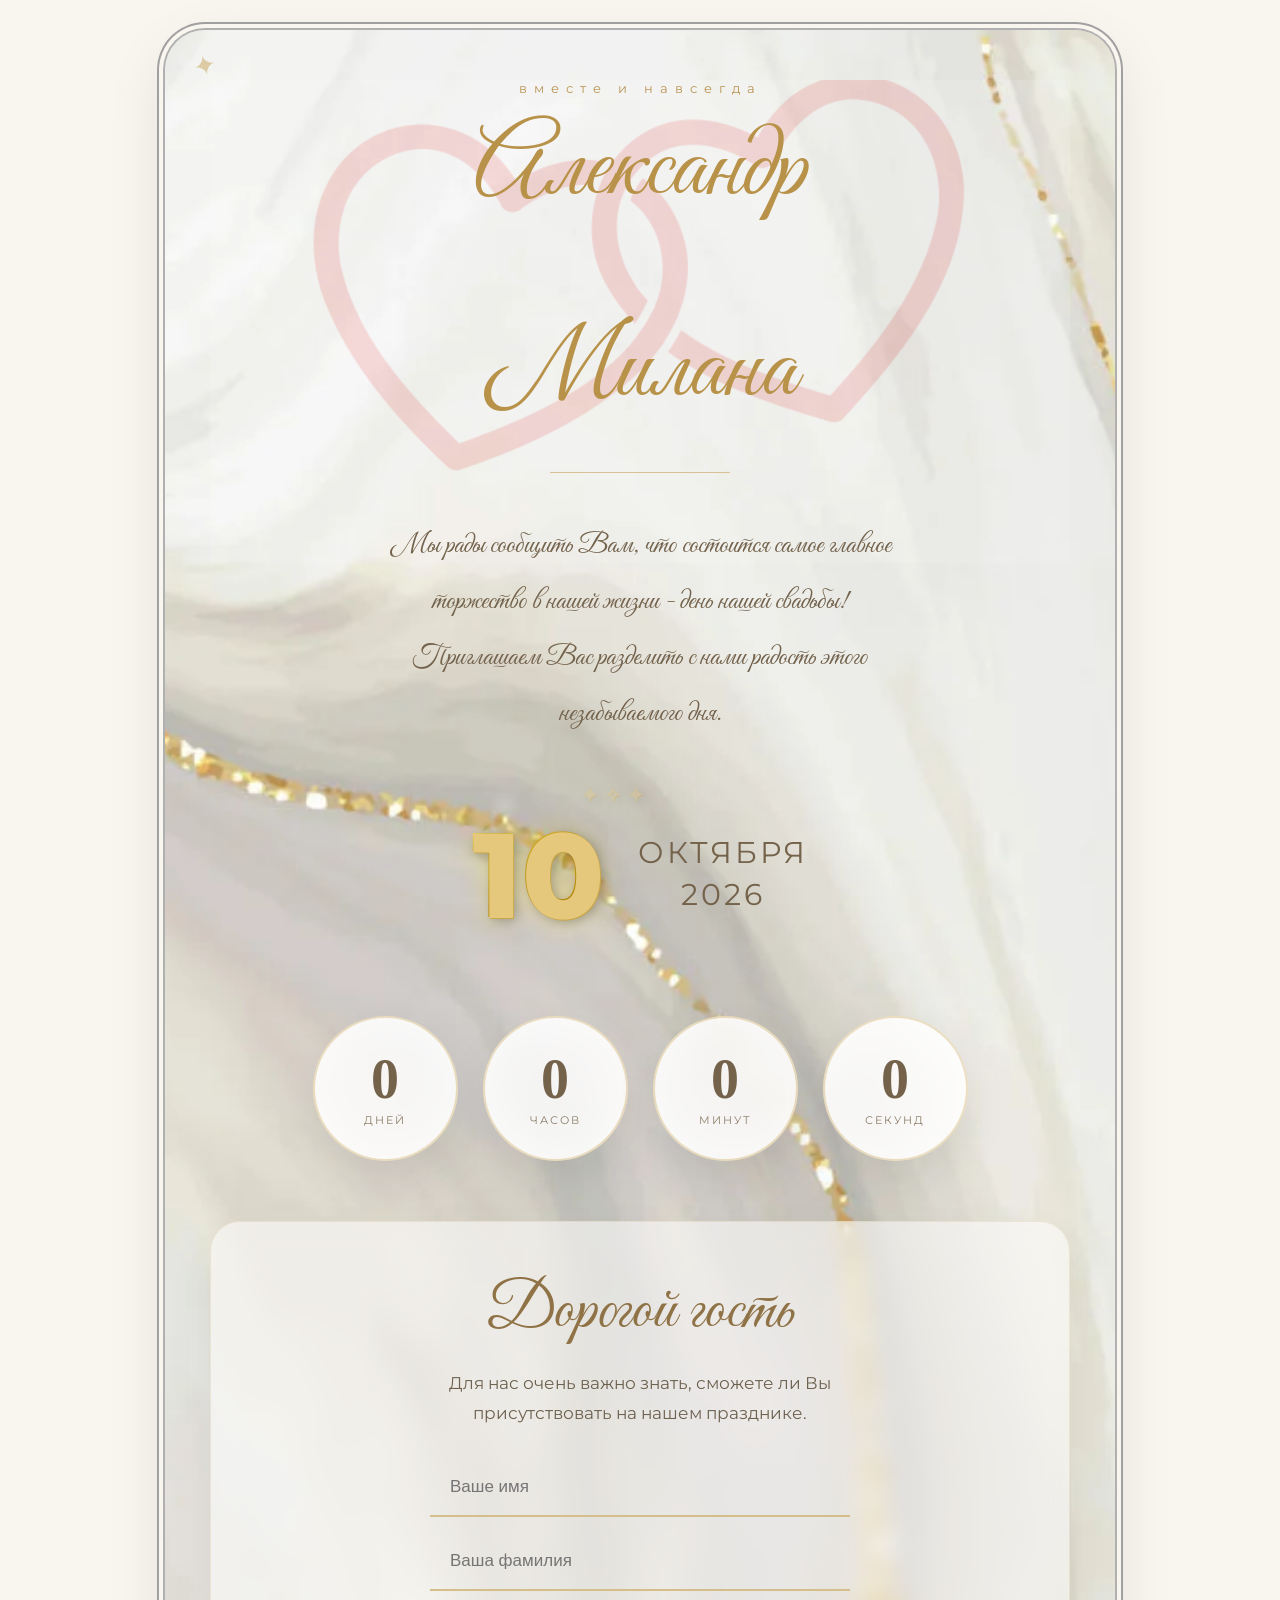
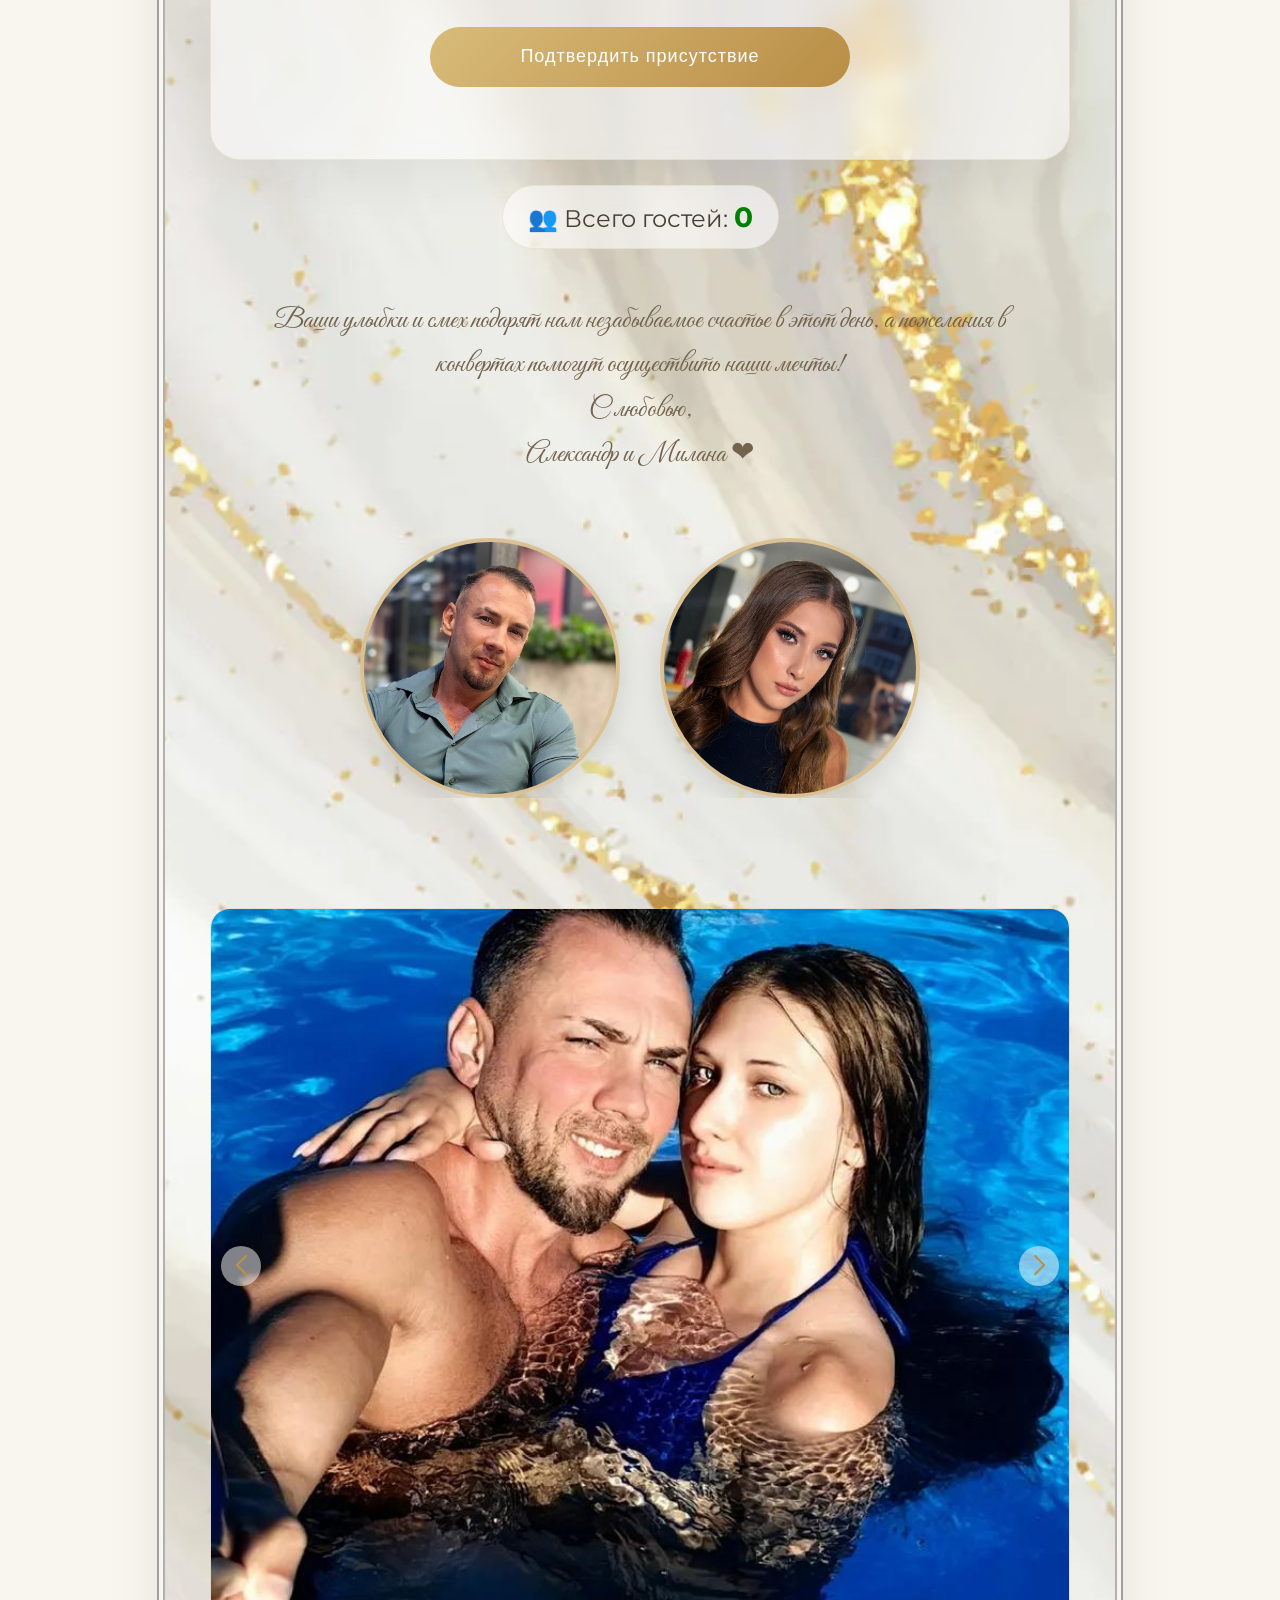
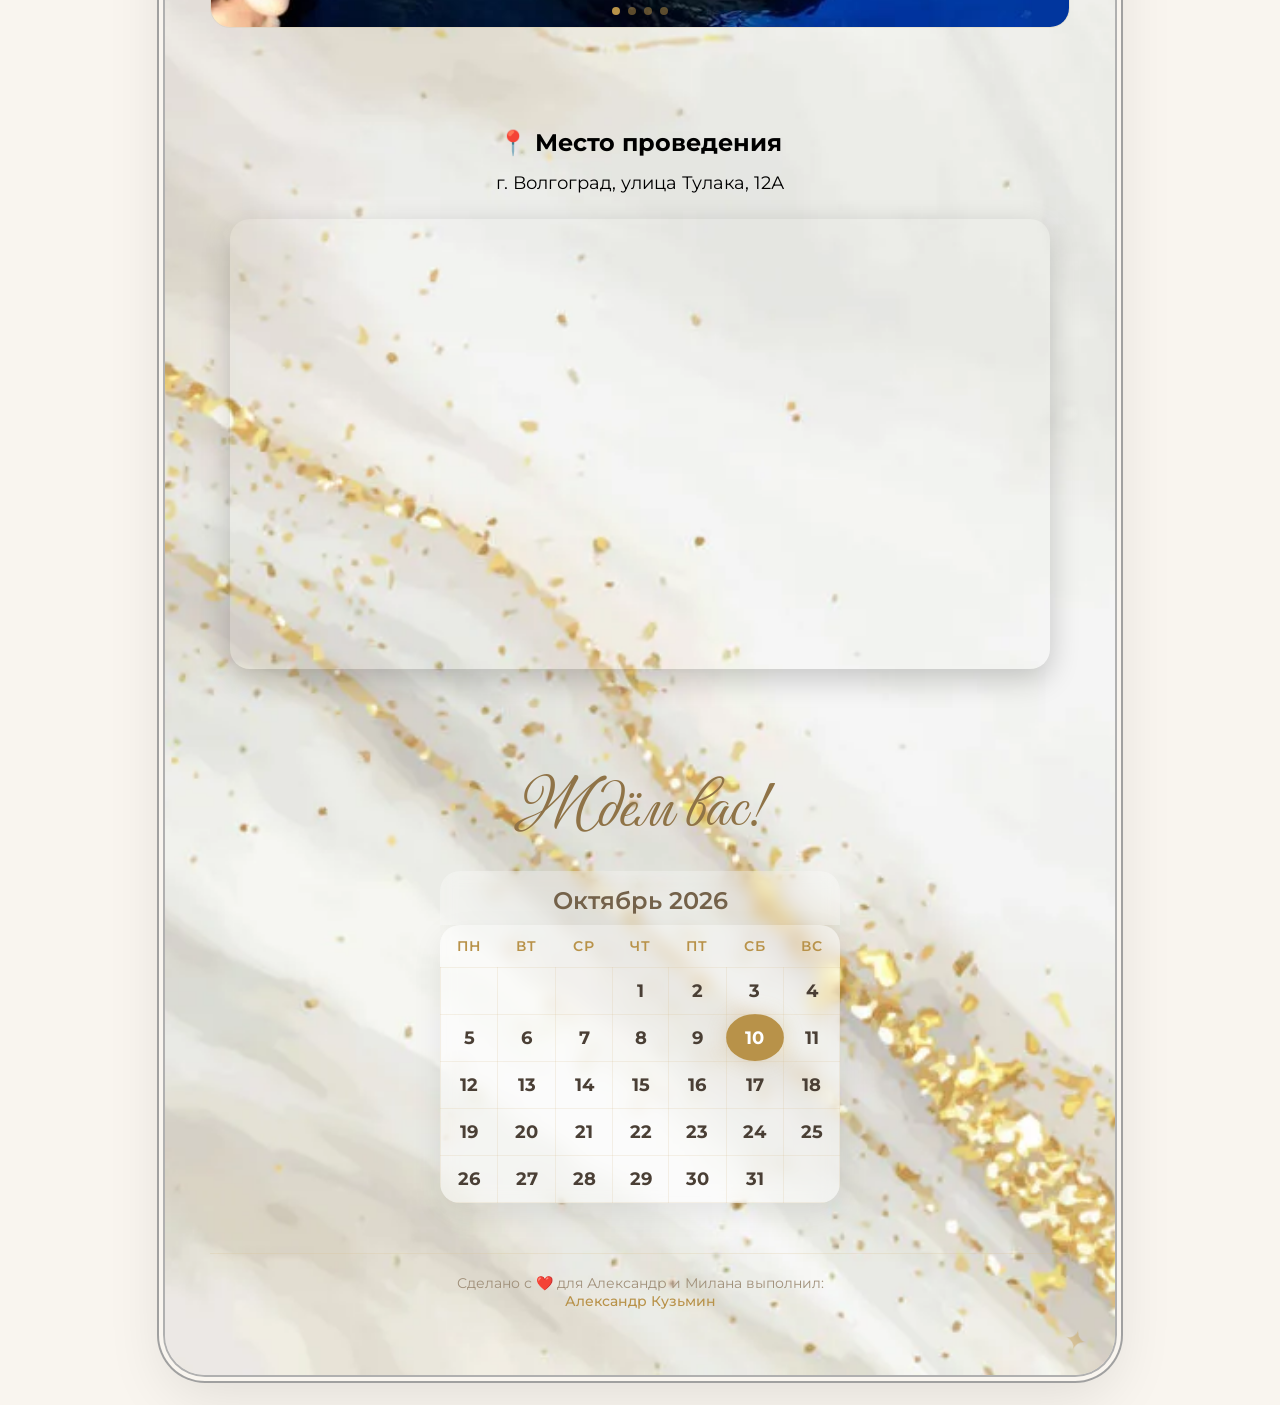
==== HTML/index.html @ 41589de0 "блок числа гостей" ====
<!DOCTYPE html>
<html lang="ru">
<head>
    <meta charset="UTF-8" />
    <meta name="viewport" content="width=device-width, initial-scale=1.0" />
    <title>Александр & Милана</title>
    <link rel="icon" href="fav.png" type="image/png">
    <!-- Подключение Swiper CSS -->
    <link rel="stylesheet" href="https://cdn.jsdelivr.net/npm/swiper@11/swiper-bundle.min.css" />
    <!-- Основные стили -->
    <link rel="stylesheet" href="style.css?v=5" />
</head>
<body>

<!-- 📬 ОТКРЫТКА-КОНВЕРТ -->
<div class="wrapper">

    <!-- ===== ШАПКА ===== -->
    <section class="hero">
        <img src="breath.png" class="hero-bg" alt="">
        <div class="subtitle">вместе и навсегда</div>
        <h1>
            <span class="name-left">Александр</span>
            <span class="ampersand-glow">&amp;</span>
            <span class="name-right">Милана</span>
        </h1>
        <div class="line"></div>
        <p class="invite">
            Мы рады сообщить Вам, что состоится самое главное торжество в нашей жизни - день нашей свадьбы! Приглашаем Вас разделить с нами радость этого незабываемого дня.
        </p>
        <div class="date">
            <div class="number-date">10</div>
            <div class="month">октября <br /> 2026</div>
        </div>
    </section>

    <!-- ===== ТАЙМЕР ===== -->
    <section class="timer">
        <div class="timer-card">
            <div id="days" class="timer-number"></div>
            <div class="timer-text">Дней</div>
        </div>
        <div class="timer-card">
            <div id="hours" class="timer-number"></div>
            <div class="timer-text">Часов</div>
        </div>
        <div class="timer-card">
            <div id="minutes" class="timer-number"></div>
            <div class="timer-text">Минут</div>
        </div>
        <div class="timer-card">
            <div id="seconds" class="timer-number"></div>
            <div class="timer-text">Секунд</div>
        </div>
    </section>

    <!-- ===== ФОРМА ПОДТВЕРЖДЕНИЯ ===== -->
    <section class="guest">
        <h2>Дорогой гость</h2>
        <p>
            Для нас очень важно знать, сможете ли Вы присутствовать
            на нашем празднике.
        </p>
        <form id="guestForm">
            <input id="firstName" type="text" placeholder="Ваше имя" />
            <div id="familyHint" class="form-hint">👨‍👩‍👧‍👦 Укажите всех гостей, даже самых маленьких, места ограничены</div>  <!-- ← сюда -->
            <input id="lastName" type="text" placeholder="Ваша фамилия" />
            <button>Подтвердить присутствие</button>
        </form>
        <div id="message"></div>
    </section>

    <!-- ===== СЧЁТЧИК ГОСТЕЙ ===== -->
    <div class="guest-dropdown">
    <div class="guest-count" id="guestCountBlock">
        👥 Всего гостей: <span id="guestCount">0</span>
    </div>
    <!-- ===== МОДАЛЬНОЕ ОКНО (список гостей) ===== -->
    <div class="modal" id="guestModal">
        <div class="modal-content">
            <span class="modal-close" id="modalClose">&times;</span>
            <h3>👥 Список гостей</h3>
            <div id="modalGuestList"></div>
        </div>
    </div>
    </div>
    <!-- ===== МЕСТО ПРОВЕДЕНИЯ ===== -->
    <div class="venue-block">
        <p class="venue-text">
            Ваши улыбки и смех подарят нам незабываемое счастье в этот день,
            а пожелания в конвертах помогут осуществить наши мечты!<br>
        С любовью,<br>
        Александр и Милана ❤</p>
    </div>

    <!-- ===== ФОТО ЖЕНИХА И НЕВЕСТЫ ===== -->
    <section class="couple-photos" id="couplePhotos">
        <div class="photo-circle photo-circle-left" style="background-image: url('жених.jpg');"></div>
        <div class="photo-circle photo-circle-right" style="background-image: url('невеста.jpg');"></div>
    </section>

    <!-- ===== ПОДПИСИ ПОД ФОТО ===== -->
    <div class="couple-labels" id="coupleLabels">
        <span class="label-left">Жених</span>
        <span class="label-right">Невеста</span>
    </div>

    <!-- ===== КАРУСЕЛЬ ФОТОГРАФИЙ (Swiper) ===== -->
    <div class="swiper photo-swiper">
        <div class="swiper-wrapper">
            <!-- Слайд 1 -->
            <div class="swiper-slide">
                <img src="foto.jpg" alt="" />
            </div>
            <!-- Слайд 2 -->
            <div class="swiper-slide">
                <img src="foto2.jpg" alt="" />
            </div>
            <!-- Слайд 3 -->
            <div class="swiper-slide">
                <img src="foto3.jpg" alt="" />
            </div>
            <!-- Слайд 4 -->
            <div class="swiper-slide">
                <img src="foto4_.jpg" alt="" />
            </div>
        </div>

        <!-- Кнопки навигации -->
        <div class="swiper-button-next"></div>
        <div class="swiper-button-prev"></div>

        <!-- Пагинация (точки) -->
        <div class="swiper-pagination"></div>
    </div>



    <!-- ===== КАРТА ===== -->
    <section id="location">

        <h2>📍 Место проведения</h2>

        <p class="address">
            г. Волгоград, улица Тулака, 12А

        </p>

        <div class="map-container">

            <iframe
                    src="https://yandex.ru/map-widget/v1/org/khinkalnaya/181962887315/?from=mapframe&ll=44.473308%2C48.674981&z=16"
                    allowfullscreen
                    loading="lazy">
            </iframe>

        </div>

    </section>

    <!-- ===== БЛОК «ЖДЁМ ВАС!» С КАЛЕНДАРЁМ ===== -->
    <div class="waiting-block" id="waitingBlock">
        <div class="waiting-title">Ждём вас!</div>
        <div class="calendar-wrapper">
            <table class="calendar">
                <caption>Октябрь 2026</caption>
                <thead>
                <tr>
                    <th>пн</th><th>вт</th><th>ср</th><th>чт</th><th>пт</th><th>сб</th><th>вс</th>
                </tr>
                </thead>
                <tbody>
                <tr>
                    <td></td><td></td><td></td><td>1</td><td>2</td><td>3</td><td>4</td>
                </tr>
                <tr>
                    <td>5</td><td>6</td><td>7</td><td>8</td><td>9</td><td class="highlight">10</td><td>11</td>
                </tr>
                <tr>
                    <td>12</td><td>13</td><td>14</td><td>15</td><td>16</td><td>17</td><td>18</td>
                </tr>
                <tr>
                    <td>19</td><td>20</td><td>21</td><td>22</td><td>23</td><td>24</td><td>25</td>
                </tr>
                <tr>
                    <td>26</td><td>27</td><td>28</td><td>29</td><td>30</td><td>31</td><td></td>
                </tr>
                </tbody>
            </table>
        </div>
    </div>

    <!-- ===== ПОДПИСЬ АВТОРА ===== -->
    <div class="author-footer">
        <p>
            Сделано с ❤️ для Александр и Милана
            выполнил:
            <br>
            <span class="author-link">
            <a href="https://max.ru/u/f9LHodD0cOLhsj7q5WFlN5pPQv7J9fu9MAYhhzl3-YByw9JHv4fYAsW4hxM" target="_blank">Александр Кузьмин</a>
        </span>
        </p>
    </div>
</div> <!-- /wrapper -->

<!-- Подключаем скрипты -->
<script src="script.js?v=5"></script>
<script src="https://cdn.jsdelivr.net/npm/swiper@11/swiper-bundle.min.js"></script>

</body>
</html>
---- HTML/style.css ----
/* ============================================================
   ПОДКЛЮЧЕНИЕ ШРИФТОВ
   ============================================================ */
@import url('https://fonts.googleapis.com/css2?family=Great+Vibes&family=Montserrat:wght@300;400;500&family=Satisfy&display=swap');
/* ============================================================
   СБРОС СТИЛЕЙ
   ============================================================ */
* {
    margin: 0;
    padding: 0;
    box-sizing: border-box;
}

html {
    scroll-behavior: smooth;
}

/* ============================================================
   ОБЩИЕ СТИЛИ
   ============================================================ */
body {
    font-family: 'Montserrat', 'Arial', sans-serif;
    min-height: 100vh;
    overflow-x: hidden;
    background: #f9f5ef;
    display: flex;
    justify-content: center;
    align-items: center;
    padding: 30px;
}

/* ============================================================
   ОТКРЫТКА (ОСНОВНОЙ БЛОК)
   ============================================================ */
.wrapper {
    max-width: 950px;
    width: 100%;
    margin: auto;
    padding: 50px 45px 55px;
    position: relative;
    z-index: 1;
    border-radius: 40px;
    box-shadow: 0 0 0 2px #b0b0b0, 0 0 0 6px #f9f5ef, 0 0 0 8px #a0a0a0, 0 20px 60px rgba(0, 0, 0, 0.10);
    animation: fadeUp 1s ease forwards;
    opacity: 0;
    background: url('fon.webp') center/cover no-repeat;
}

/* ============================================================
   ДЕКОРАТИВНЫЕ ЗВЁЗДОЧКИ
   ============================================================ */
.wrapper::before,
.wrapper::after {
    content: '✦';
    position: absolute;
    font-size: 28px;
    color: #c7a35a;
    opacity: 0.5;
}
.wrapper::before { top: 18px; left: 28px; transform: rotate(-15deg); }
.wrapper::after { bottom: 18px; right: 28px; transform: rotate(15deg); }

/* ============================================================
   ШАПКА (HERO)
   ============================================================ */
.hero {  position: relative;
    text-align: center;
    overflow: hidden; }

.subtitle {
    letter-spacing: 7px;
    color: #bb9554;
    font-size: 13px;
    margin-bottom: 20px;
}

h1 {
    font-family: 'Great Vibes', cursive;
    font-size: 120px;
    font-weight: 400;
    color: #756243;
    line-height: 1.1;
}

h1 span {
    display: block;
    font-size: 75px;
    color: #b89249;
    margin: 4px 0;
}

.line {
    width: 180px;
    height: 1px;
    background: #d8c194;
    margin: 45px auto;
}

.invite {
    max-width: 520px;
    margin: auto;
    font-family: 'Great Vibes', cursive;
    line-height: 2;
    font-size: 28px;
    font-weight: 400;
    color: #73624c;
    word-wrap: break-word;
    overflow-wrap: break-word;
}

/* ============================================================
   ДАТА (число, месяц, год)
   ============================================================ */
.date {
    display: flex;
    justify-content: center;
    align-items: center;
    gap: 35px;
    margin-top: 60px;
}

.number-date {
    font-family: 'Montserrat', 'Arial', sans-serif;
    font-size: 120px;
    font-weight: 800;
    color: #b8860b;
    line-height: 1.2;
    height: 144px;
    display: flex;
    align-items: center;
    justify-content: center;
    position: relative;
    text-shadow: 1px 1px 0 #e6c87c, 2px 2px 0 #c9a84c, 4px 4px 12px rgba(0,0,0,0.25), 0 0 30px rgba(255,215,0,0.3);
    background: linear-gradient(145deg, #f9e4a0, #d4af37, #b8860b, #8b6b0b);
    -webkit-background-clip: text;
    -webkit-text-fill-color: transparent;
    background-clip: text;
    animation: glowPulse 3s ease-in-out infinite, float 4s ease-in-out infinite;
}

.number-date::after {
    content: '';
    position: absolute;
    top: -10px;
    left: 10%;
    width: 30%;
    height: 20%;
    background: radial-gradient(circle, rgba(255,255,255,0.4) 0%, transparent 70%);
    border-radius: 50%;
    opacity: 0.5;
    pointer-events: none;
}

.number-date::before {
    content: '✦ ✧ ✦';
    position: absolute;
    top: -20px;
    right: -40px;
    font-size: 20px;
    color: #d4af37;
    opacity: 0.3;
    animation: diamondSparkle 2s infinite;
}

.month {
    font-size: 30px;
    text-transform: uppercase;
    letter-spacing: 3px;
    color: #74624a;
    line-height: 1.4;
    display: flex;
    flex-direction: column;
    justify-content: center;
}

/* ============================================================
   ТАЙМЕР (СТАТИЧНЫЙ, БЕЗ АНИМАЦИЙ)
   ============================================================ */
.timer {
    display: flex;
    justify-content: center;
    align-items: center;
    flex-wrap: wrap;
    gap: 25px;
    margin: 70px 0 60px;
}

.timer-card {
    width: 145px;
    height: 145px;
    border-radius: 50%;
    background: rgba(255,255,255,0.82);
    backdrop-filter: blur(15px);
    border: 2px solid rgba(205,170,90,0.35);
    box-shadow: 0 20px 45px rgba(0,0,0,0.08), inset 0 0 45px rgba(255,255,255,0.6);
    display: flex;
    flex-direction: column;
    justify-content: center;
    align-items: center;
}

.timer-number {
    font-family: 'Cormorant Garamond', serif;
    font-size: 56px;
    font-weight: 700;
    color: #74624a;
    background: none;
    -webkit-text-fill-color: #74624a;
    line-height: 1.1;
    margin-bottom: 2px;
}

.timer-text {
    font-family: 'Montserrat', sans-serif;
    font-size: 11px;
    text-transform: uppercase;
    letter-spacing: 2px;
    color: #8c7d69;
}

/* ============================================================
   БЛОК ПОДТВЕРЖДЕНИЯ (гость)
   ============================================================ */
.guest {
    margin-top: 50px;
    padding: 50px 45px;
    border-radius: 30px;
    background: rgba(255,255,255,0.55);
    backdrop-filter: blur(12px);
    border: 1px solid rgba(215,191,145,0.3);
    box-shadow: 0 20px 50px rgba(0,0,0,0.05);
    text-align: center;
}

.guest h2 {
    font-family: 'Great Vibes', cursive;
    font-size: 64px;
    font-weight: 400;
    color: #8f7347;
    margin-bottom: 16px;
}

.guest p {
    max-width: 460px;
    margin: 0 auto 30px;
    font-size: 17px;
    line-height: 1.8;
    color: #6d614f;
}

.guest form {
    display: flex;
    flex-direction: column;
    gap: 16px;
    max-width: 420px;
    margin: 0 auto;
}

.guest input {
    height: 58px;
    padding: 0 20px;
    border: none;
    border-bottom: 2px solid #d6be8b;
    background: transparent;
    font-size: 17px;
    transition: 0.3s;
}

.guest input:focus {
    outline: none;
    border-bottom: 2px solid #bb9651;
}

.guest button {
    margin-top: 20px;
    height: 60px;
    border: none;
    border-radius: 50px;
    background: linear-gradient(135deg, #d9bc7a, #b98d45);
    color: white;
    font-size: 18px;
    letter-spacing: 1px;
    cursor: pointer;
    transition: 0.3s;
    position: relative;
    overflow: hidden;
}

.guest button:hover {
    transform: translateY(-2px);
    box-shadow: 0 10px 25px rgba(183,139,60,0.35);
}

.guest button::before {
    content: "";
    position: absolute;
    top: 0;
    left: -120%;
    width: 70%;
    height: 100%;
    background: linear-gradient(90deg, transparent, rgba(255,255,255,.45), transparent);
    transform: skewX(-25deg);
    transition: left .8s;
}

.guest button:hover::before {
    left: 160%;
}

#message {
    margin-top: 22px;
    font-size: 17px;
    font-weight: 600;
}

.success { color: #1d9c4a; }
.error   { color: #d33030; }

/* ============================================================
   БЛОК КОЛИЧЕСТВА ГОСТЕЙ
   ============================================================ */
.guest-count {
    margin: 25px auto 0 auto;
    padding: 14px 25px;
    background: rgba(255,255,255,0.6);
    backdrop-filter: blur(8px);
    border-radius: 40px;
    border: 1px solid rgba(215,191,145,0.3);
    display: block;
    width: fit-content;
    cursor: pointer;
    transition: all 0.3s ease;
    font-size: 24px;
    color: #4a3f35;
    text-align: center;
}

.guest-count:hover {
    background: rgba(255,255,255,0.85);
    box-shadow: 0 4px 20px rgba(0,0,0,0.08);
    transform: scale(1.02);
}

.guest-count span {
    font-weight: 700;
    color: green;
    font-size: 28px;
}

/* ============================================================
   АМПЕРСАНД (бриллиантовый эффект)
   ============================================================ */
.ampersand-glow {
    position: relative;
    font-family: 'Great Vibes', cursive;
    font-size: 75px;
    background: linear-gradient(145deg, #f0f0f0 0%, #d4d4d4 15%, #ffffff 30%, #b8b8b8 50%, #e8e8e8 65%, #a0a0a0 80%, #f5f5f5 100%);
    -webkit-background-clip: text;
    background-clip: text;
    -webkit-text-fill-color: transparent;
    color: transparent;
    text-shadow: 0 2px 4px rgba(0,0,0,0.2), 0 4px 12px rgba(0,0,0,0.15), 0 8px 24px rgba(0,0,0,0.1), 0 0 30px rgba(255,255,255,0.3);
    animation: diamondShine 3.5s ease-in-out infinite;
}

.ampersand-glow::before,
.ampersand-glow::after {
    content: '✦';
    position: absolute;
    font-size: 22px;
    color: #fff;
    opacity: 0;
    text-shadow: 0 0 20px rgba(255,215,0,0.6);
    animation: goldSparkle 2.8s ease-in-out infinite;
    pointer-events: none;
}

.ampersand-glow::before {
    top: -15px;
    left: -30px;
    animation-delay: 0.2s;
}

.ampersand-glow::after {
    bottom: -10px;
    right: -30px;
    animation-delay: 0.8s;
}

/* ============================================================
   АНИМАЦИИ (ключевые кадры)
   ============================================================ */
@keyframes fadeUp {
    from { opacity: 0; transform: translateY(50px); }
    to   { opacity: 1; transform: translateY(0); }
}

@keyframes glowPulse {
    0%   { filter: drop-shadow(0 0 10px rgba(255,215,0,0.3)); }
    50%  { filter: drop-shadow(0 0 30px rgba(255,215,0,0.7)); }
    100% { filter: drop-shadow(0 0 10px rgba(255,215,0,0.3)); }
}

@keyframes float {
    0%   { transform: translateY(0px); }
    50%  { transform: translateY(-6px); }
    100% { transform: translateY(0px); }
}

@keyframes goldSparkle {
    0%   { opacity: 0.2; transform: scale(0.8) rotate(0deg); }
    50%  { opacity: 0.8; transform: scale(1.2) rotate(10deg); }
    100% { opacity: 0.2; transform: scale(0.8) rotate(0deg); }
}

@keyframes diamondSparkle {
    0%   { opacity: 0; transform: translateY(15px) scale(0.2) rotate(-20deg); }
    35%  { opacity: 1; transform: translateY(0) scale(1.3) rotate(20deg); }
    60%  { opacity: 1; transform: translateY(0) scale(1.1) rotate(-10deg); }
    100% { opacity: 0; transform: translateY(-15px) scale(0.2) rotate(40deg); }
}

@keyframes diamondShine {
    0%   { background-position: -200% 50%; filter: drop-shadow(0 0 8px rgba(255,255,255,0.2)); }
    30%  { filter: drop-shadow(0 0 25px rgba(255,255,255,0.6)); }
    50%  { background-position: 200% 50%; filter: drop-shadow(0 0 40px rgba(255,255,255,0.8)); transform: scale(1.04) rotate(1deg); }
    70%  { filter: drop-shadow(0 0 25px rgba(255,255,255,0.6)); }
    100% { background-position: -200% 50%; filter: drop-shadow(0 0 8px rgba(255,255,255,0.2)); transform: scale(1) rotate(0); }
}

/* ============================================================
   ВЫПАДАЮЩИЙ СПИСОК ГОСТЕЙ (ПОД СЧЁТЧИКОМ)
   ============================================================ */
/* ОБЁРТКА для счётчика и модалки – нужна для позиционирования */
.guest-dropdown {
    position: relative;          /* чтобы модалка позиционировалась относительно этой обёртки */
    display: inline-block;
    width: 100%;
    text-align: center;
}

/* САМА МОДАЛКА – теперь абсолютная и привязана к счётчику */
.modal {
    display: none;
    position: absolute;          /* вместо fixed */
    top: calc(100% + 12px);     /* сразу под счётчиком */
    left: 50%;
    transform: translateX(-50%);
    width: 100%;
    max-width: 500px;
    z-index: 1000;
    background: #fcf9f5;
    border-radius: 20px;
    box-shadow: 0 20px 50px rgba(0,0,0,0.2);
    padding: 20px 25px 30px;
    max-height: 70vh;
    overflow-y: auto;
}

/* СОДЕРЖИМОЕ МОДАЛКИ – прозрачное, без отступов (уже есть внутри) */
.modal-content {
    background: transparent;
    padding: 0;
    box-shadow: none;
    animation: fadeUp 0.3s ease forwards;
}

/* ЗАГОЛОВОК модалки */
.modal-content h3 {
    font-family: 'Great Vibes', cursive;
    font-size: 32px;
    color: #8f7347;
    margin-bottom: 20px;
    text-align: center;
}

/* КРЕСТИК */
.modal-close {
    float: right;
    font-size: 28px;
    cursor: pointer;
    color: #999;
    transition: 0.2s;
}

.modal-close:hover {
    color: #333;
    transform: rotate(90deg);
}

/* ============================================================
   СПИСОК ГОСТЕЙ (внутри модалки)
   ============================================================ */
#modalGuestList {
    display: flex;
    flex-direction: column;
    gap: 8px;
    padding: 0;
    margin: 0;
}

.guest-item {
    padding: 7px 2px;
    border-bottom: 1px solid rgba(0,0,0,.08);
}

.guest-item:last-child {
    border: none;
}

.guest-name {
    width: 100%;
    font-size: 19px;
    font-weight: 700;
    color: #4d4235;
    white-space: nowrap;
    overflow: hidden;
    text-overflow: ellipsis;
    letter-spacing: .2px;
}

/* Стилизация скролла модалки */
.modal-content::-webkit-scrollbar {
    width: 6px;
}
.modal-content::-webkit-scrollbar-track {
    background: transparent;
}
.modal-content::-webkit-scrollbar-thumb {
    background: #d6be8b;
    border-radius: 10px;
}

/* ============================================================
   МЕСТО ПРОВЕДЕНИЯ (адрес)
   ============================================================ */
.venue-block {
    margin-top: 30px;
    padding: 20px;
    text-align: center;
    background: transparent;
    border-radius: 0;
    border: none;
}

.venue-text {
    font-family: 'Great Vibes', cursive;
    font-size: 28px;
    font-weight: 400;
    color: #73624c;
    margin: 0;
    line-height: 1.6;
}

/* ============================================================
   КАРУСЕЛЬ (Swiper)
   ============================================================ */
.photo-swiper {
    margin-top: 30px;
    width: 100%;
    height: 720px;
    border-radius: 20px;
    overflow: hidden;
    border: 1px solid rgba(215,191,145,0.25);
}

.swiper-slide {
    display: flex;
    justify-content: center;
    align-items: center;
    background: #f9f5ef;
}

.swiper-slide img {
    transition: transform 8s linear;
    width: 100%;
    height: 100%;
    object-fit: cover;
    background: #f9f5ef;
}

.swiper-slide-active img {
    transform: scale(1.08);
}

.swiper-pagination-bullet {
    background: #b89249;
    opacity: 0.5;
}

.swiper-pagination-bullet-active {
    background: #b89249;
    opacity: 1;
}

.swiper-button-next,
.swiper-button-prev {
    color: #b89249;
    background: rgba(255,255,255,0.5);
    width: 40px;
    height: 40px;
    border-radius: 50%;
    transition: 0.3s;
}

.swiper-button-next:hover,
.swiper-button-prev:hover {
    background: rgba(255,255,255,0.9);
    transform: scale(1.05);
}

.swiper-button-next::after,
.swiper-button-prev::after {
    font-size: 20px;
    font-weight: bold;
}

/* ============================================================
   БЛОК «ЖДЁМ ВАС!» + КАЛЕНДАРЬ
   ============================================================ */
.waiting-block {
    margin-top: 50px;
    text-align: center;
    font-weight: bold;
    opacity: 0;
    transform: translateY(60px);
    transition: opacity 0.8s ease, transform 0.8s ease;
}

.waiting-block.visible {
    opacity: 1;
    transform: translateY(0);
}

.waiting-title {
    font-family: 'Great Vibes', cursive;
    font-size: 66px;
    font-weight: 400;
    color: #8f7347;
    margin-bottom: 20px;
    opacity: 0;
    transform: translateY(40px);
    transition: opacity 0.6s ease 0.2s, transform 0.6s ease 0.2s;
}

.waiting-block.visible .waiting-title {
    opacity: 1;
    transform: translateY(0);
}

.calendar-wrapper {
    opacity: 0;
    transform: translateY(40px);
    transition: opacity 0.6s ease 0.8s, transform 0.6s ease 0.8s;
}

.waiting-block.visible .calendar-wrapper {
    opacity: 1;
    transform: translateY(0);
}

.calendar {
    margin: 0 auto;
    border-collapse: collapse;
    width: 100%;
    max-width: 400px;
    font-family: 'Montserrat', sans-serif;
    font-size: 18px;
    background: rgba(255,255,255,0.5);
    backdrop-filter: blur(8px);
    border-radius: 20px;
    overflow: hidden;
    box-shadow: 0 10px 30px rgba(0,0,0,0.08);
}

.calendar caption {
    font-size: 24px;
    font-weight: 600;
    color: #74624a;
    padding: 15px 0 10px;
    background: rgba(255,255,255,0.3);
}

.calendar th {
    padding: 12px 8px;
    color: #b89249;
    font-weight: 600;
    text-transform: uppercase;
    font-size: 14px;
    letter-spacing: 1px;
}

.calendar td {
    padding: 12px 8px;
    text-align: center;
    color: #4a3f35;
    border: 1px solid rgba(215,191,145,0.2);
}

.calendar td.highlight {
    background: #b89249;
    color: white;
    border-radius: 50%;
    font-weight: 700;
    box-shadow: 0 0 20px rgba(184,146,73,0.3);
}

/* ============================================================
   ПОДПИСЬ АВТОРА
   ============================================================ */
.author-footer {
    margin-top: 50px;
    padding: 20px 0 10px;
    text-align: center;
    font-family: 'Montserrat', sans-serif;
    font-size: 14px;
    color: #a0907a;
    border-top: 1px solid rgba(215,191,145,0.25);
}

.author-footer a {
    color: #b89249;
    text-decoration: none;
    font-weight: 500;
    transition: 0.3s;
}

.author-footer a:hover {
    color: #8f7347;
    text-decoration: underline;
}

.author-footer .author-link {
    font-weight: 500;
}

/* ============================================================
   АНИМАЦИЯ ПОЯВЛЕНИЯ КАРТОЧЕК ТАЙМЕРА
   ============================================================ */

/* Начальное состояние: карточка смещена вправо и прозрачна */
.timer-card {
    opacity: 0;
    transform: translateX(80px) scale(0.9) rotate(5deg);
    transition: opacity 1.8s cubic-bezier(0.34, 1.56, 0.64, 1), transform 1.8s cubic-bezier(0.34, 1.56, 0.64, 1);
}

/* Конечное состояние: карточка на месте и видна */
.timer-card.visible {
    opacity: 1;
    transform: translateX(0) scale(1) rotate(0deg);
}

/* Задержки для каждой карточки, чтобы они появлялись по очереди */
.timer-card:nth-child(1) { transition-delay: 0.5s; }
.timer-card:nth-child(2) { transition-delay: 1s; }
.timer-card:nth-child(3) { transition-delay: 1.5s; }
.timer-card:nth-child(4) { transition-delay: 2s; }

/* ============================================================
   АДАПТИВ (медиа-запросы)
   ============================================================ */
@media (max-width: 700px) {
    body { padding: 15px; }
    .wrapper { padding: 35px 22px 40px; border-radius: 30px; }
    .wrapper::before, .wrapper::after { font-size: 20px; }

    .invite {
        font-size: 28px;
        line-height: 1.4;
        max-width: 90%;
        margin: 0 auto;
    }
    .venue-text {
        font-size: 32px;
        line-height: 1.4;
    }
    h1 { font-size: 72px; }
    h1 span { font-size: 44px; }
    .number-date { font-size: 64px; height: calc(22px * 1.4 * 2); }
    .month { font-size: 22px; }

    .timer { gap: 14px; }
    .timer-card { width: 110px; height: 110px; }
    .timer-number { font-size: 40px; }
    .timer-text { font-size: 10px; letter-spacing: 1.5px; }

    .guest { padding: 30px 20px; }
    .guest h2 { font-size: 44px; }
    .guest input { height: 50px; font-size: 15px; }
    .guest button { height: 52px; font-size: 16px; }

    .photo-swiper { height: 300px; }
    .swiper-button-next,
    .swiper-button-prev { width: 30px; height: 30px; }
    .swiper-button-next::after,
    .swiper-button-prev::after { font-size: 14px; }
}

@media (max-width: 500px) {
    .timer {
        display: flex;
        flex-wrap: nowrap;
        gap: 6px;
        justify-content: center;
        padding: 0 5px;
        margin: 40px 0 30px;
    }
    .timer-card {
        width: 70px;
        height: 70px;
        flex-shrink: 0;
        background: rgba(255,255,255,0.85);
        border: 1px solid rgba(205,170,90,0.3);
        box-shadow: 0 10px 25px rgba(0,0,0,0.05);
    }
    .timer-number {
        font-size: 24px;
        line-height: 1;
        margin-bottom: 0;
    }
    .timer-text {
        font-size: 9px;
        letter-spacing: 1px;
    }

    .waiting-title { font-size: 44px; }
    .calendar { font-size: 16px; max-width: 100%; }
    .calendar td { padding: 10px 6px; }
}

@media (max-width: 430px) {
    .wrapper { padding: 25px 16px 30px; }
    h1 { font-size: 54px; }
    h1 span { font-size: 34px; }
    .number-date { font-size: 48px; height: calc(18px * 1.4 * 2); }
    .month { font-size: 18px; }
    .invite { font-size: 28px; }
    .timer { gap: 4px; }
    .timer-card { width: 60px; height: 60px; }
    .timer-number { font-size: 20px; }
    .timer-text { font-size: 8px; }
    .date { gap: 18px; }
    .waiting-title { font-size: 36px; }
}

/* ============================================================
   АНИМАЦИЯ ИМЁН И АМПЕРСАНДА
   ============================================================ */

/* Начальное состояние: имена сдвинуты, амперсанд уменьшен, всё прозрачно */
.name-left,
.name-right,
.ampersand-glow {
    opacity: 0;
    transition: opacity 0.9s cubic-bezier(0.34, 1.56, 0.64, 1),
    transform 0.9s cubic-bezier(0.34, 1.56, 0.64, 1);
}

/* Разные шрифты для имён */
.name-left {
    font-family: 'Great Vibes', cursive;
    transform: translateX(-120px);
}

.name-right {
    font-family: 'Great Vibes', cursive;
    transform: translateX(120px);
}

/* Амперсанд остаётся на Great Vibes */
.ampersand-glow {
    font-family: 'Great Vibes', cursive;
    transform: scale(0.3) rotate(-15deg);
    animation: none; /* отключаем мерцание до появления */
}

/* Увеличиваем размер имён (общий для обоих) */
.name-left,
.name-right {
    font-size: 100px;         /* ← базовый размер для ПК */
}

/* Конечное состояние при добавлении класса .visible */
.name-left.visible,
.name-right.visible,
.ampersand-glow.visible {
    opacity: 1;
    transform: translateX(0) scale(1) rotate(0deg);
}

/* Включаем мерцание амперсанда только когда он видим */
.ampersand-glow.visible {
    animation: diamondShine 3.5s ease-in-out infinite;
}

/* ===== АДАПТИВ ДЛЯ МОБИЛЬНЫХ ===== */
@media (max-width: 700px) {
    .name-left,
    .name-right {
        font-size: 60px;
    }
}

@media (max-width: 430px) {
    .name-left,
    .name-right {
        font-size: 44px;
    }
}

#location {
    max-width: 1000px;
    margin: 80px auto;
    padding: 20px;
    text-align: center;
}

#location h2 {
    margin-bottom: 15px;
}

.address {
    margin-bottom: 25px;
    font-size: 18px;
}

.map-container {
    overflow: hidden;
    border-radius: 20px;
    box-shadow: 0 10px 30px rgba(0,0,0,.2);
}

.map-container iframe {
    width: 100%;
    height: 450px;
    border: none;
    display: block;
}

/* сердца */
.hero {
    position: relative;
    overflow: hidden;
}

.hero-bg {
    position: absolute;

    left: 50%;
    top: 22%;

    transform: translate(-50%, -50%);

    width: 850px;      /* потом подберем */

    opacity: 0;

    transition: opacity 2s ease;

    pointer-events: none;

    z-index: 0;
}

/* весь текст поверх картинки */
.hero > *:not(.hero-bg) {
    position: relative;
    z-index: 1;
}

.hero.show-hearts .hero-bg {
    opacity: 0.12;   /* можно менять от 0.05 до 0.25 */
    transform: translate(-50%, -50%) scale(1.05);
}
@media (max-width: 600px) {

    .hero-bg {

        width: 400px;

        top: 20%;

    }

}
/* ===== ПОДПИСИ ПОД ФОТО ===== */
.couple-labels {
    display: flex;
    justify-content: center;
    align-items: center;
    gap: 100px; /* подогнать под расстояние между кругами */
    margin-top: 16px;
    opacity: 0;
    transition: opacity 1s ease;
}

.couple-labels.visible {
    opacity: 1;
}

.label-left,
.label-right {
    font-family: 'Great Vibes', cursive;
    font-size: 40px;
    font-weight: bold;
    color: #8f7347;
    text-align: center;
    width: 160px; /* ширина как у кругов, чтобы центрировалось */
}

/* Адаптив */
@media (max-width: 600px) {
    .couple-labels {
        gap: 40px;
    }
    .label-left,
    .label-right {
        width: 120px;
    }
}
@media (max-width: 430px) {
    .couple-labels {
        gap: 30px;
    }
    .label-left,
    .label-right {
        font-size: 28px;
        width: 100px;
    }
}

/* ===== КРУГЛЫЕ ФОТО С АНИМАЦИЕЙ ПРИЛЁТА ===== */
.couple-photos {
    display: flex;
    justify-content: center;
    align-items: center;
    gap: 40px;
    margin: 40px 0 30px;
    overflow: hidden;
}

.photo-circle {
    width: 260px;
    height: 260px;
    border-radius: 50%;
    border: 4px solid #dac194;
    box-shadow: 0 8px 25px rgba(0, 0, 0, 0.1);
    flex-shrink: 0;
    transition: transform 0.3s ease;
    opacity: 0;
    /* Фоновая картинка */
    background-size: cover;
    background-position: center;
    background-repeat: no-repeat;
}

.photo-circle-left {
    transform: translateX(-300px);
}

.photo-circle-right {
    transform: translateX(300px);
}

.couple-photos.visible .photo-circle-left {
    animation: slideInLeft 1.2s cubic-bezier(0.34, 1.56, 0.64, 1) forwards;
}

.couple-photos.visible .photo-circle-right {
    animation: slideInRight 1.2s cubic-bezier(0.34, 1.56, 0.64, 1) forwards;
}

.couple-photos.visible .photo-circle-left {
    animation-delay: 0.1s;
}
.couple-photos.visible .photo-circle-right {
    animation-delay: 0.4s;
}

@keyframes slideInLeft {
    0%   { transform: translateX(-300px); opacity: 0; }
    60%  { transform: translateX(20px); opacity: 1; }
    80%  { transform: translateX(-10px); }
    100% { transform: translateX(0); opacity: 1; }
}

@keyframes slideInRight {
    0%   { transform: translateX(300px); opacity: 0; }
    60%  { transform: translateX(-20px); opacity: 1; }
    80%  { transform: translateX(10px); }
    100% { transform: translateX(0); opacity: 1; }
}

/* Адаптив */
@media (max-width: 600px) {
    .photo-circle {
        width: 160px;
        height: 160px;
    }
    .couple-photos {
        gap: 30px;
    }
}
@media (max-width: 430px) {
    .photo-circle {
        width: 130px;
        height: 130px;
    }
    .couple-photos {
        gap: 15px;
    }
}

/* ============================================================
   ПОДСКАЗКА ПРИ ФОКУСЕ
   ============================================================ */
.form-hint {
    display: none;
    font-family: 'Montserrat', sans-serif;
    font-size: 14px;
    color: #b89249;
    margin-top: 8px;
    text-align: center;
    transition: opacity 0.3s ease;
}

.form-hint.visible {
    display: block;
    animation: fadeIn 0.3s ease;
}

@keyframes fadeIn {
    0%   { opacity: 0; transform: translateY(-5px); }
    100% { opacity: 1; transform: translateY(0); }
}
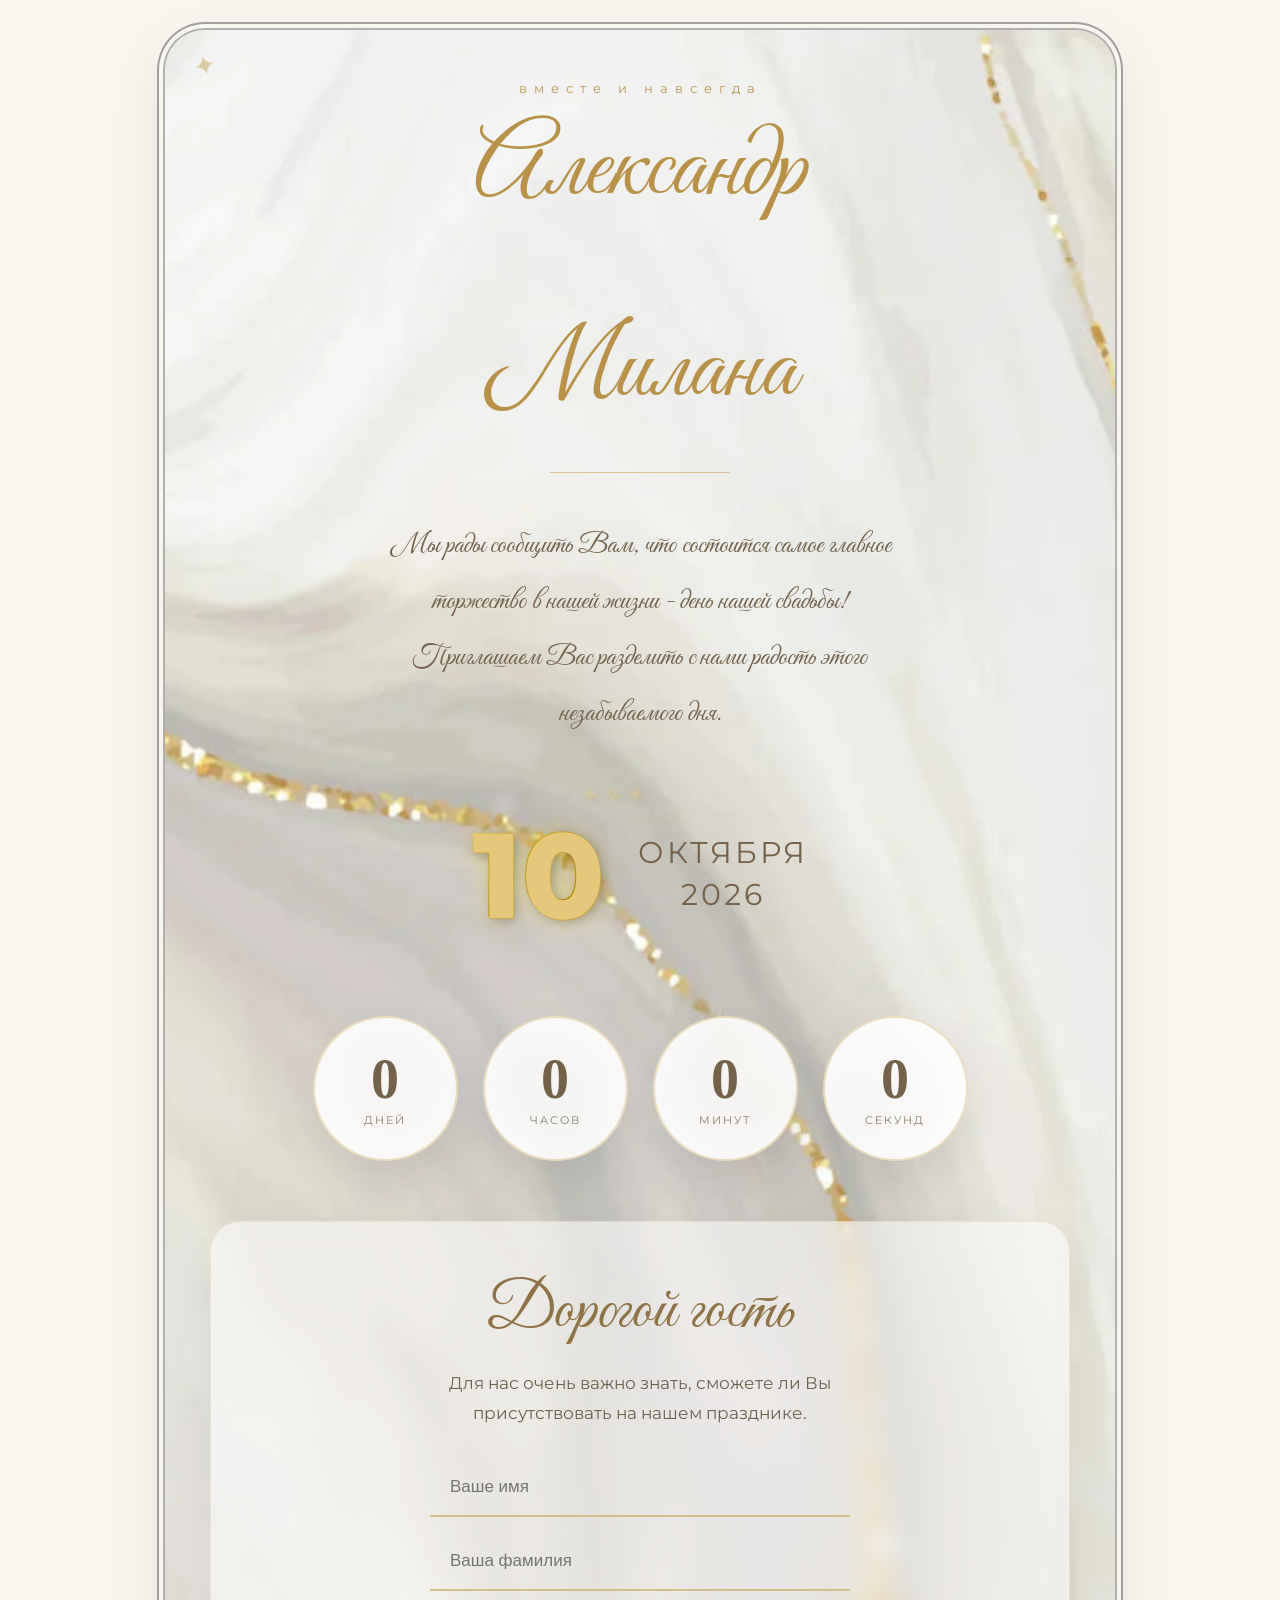
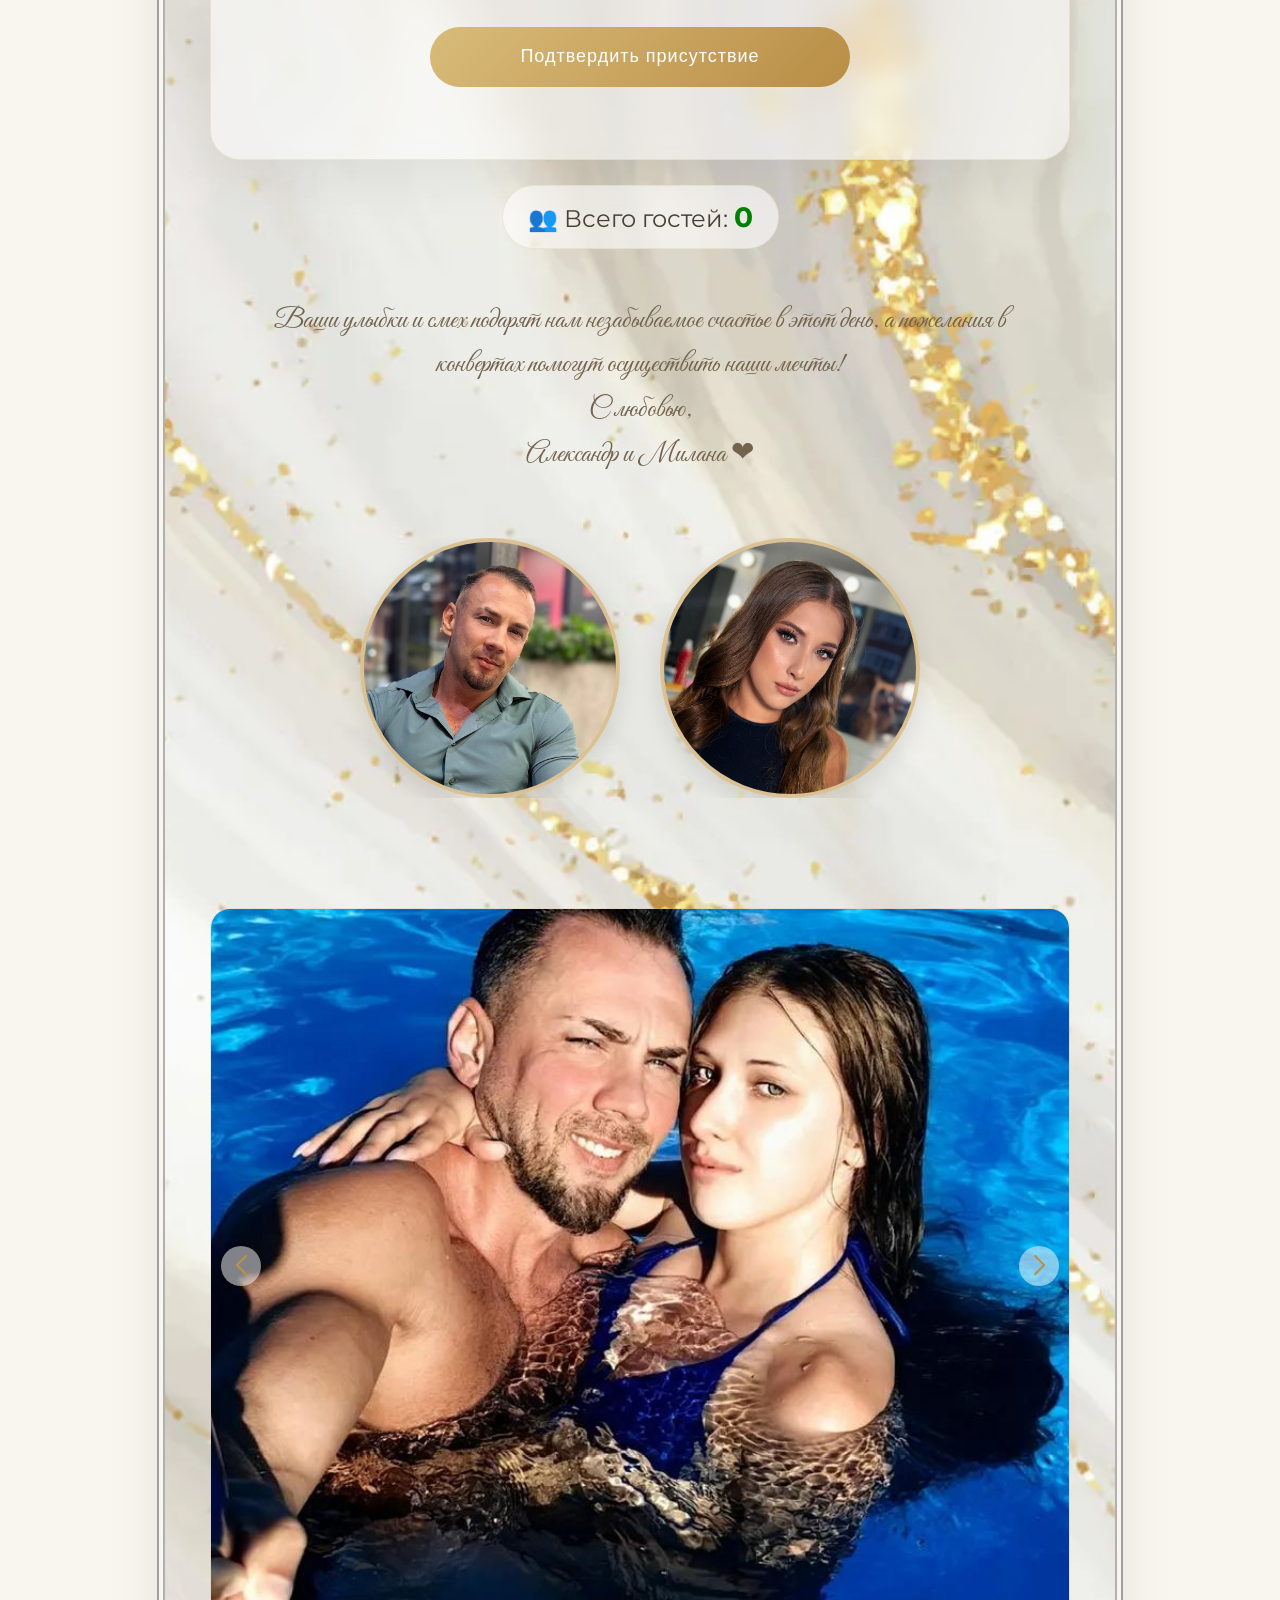
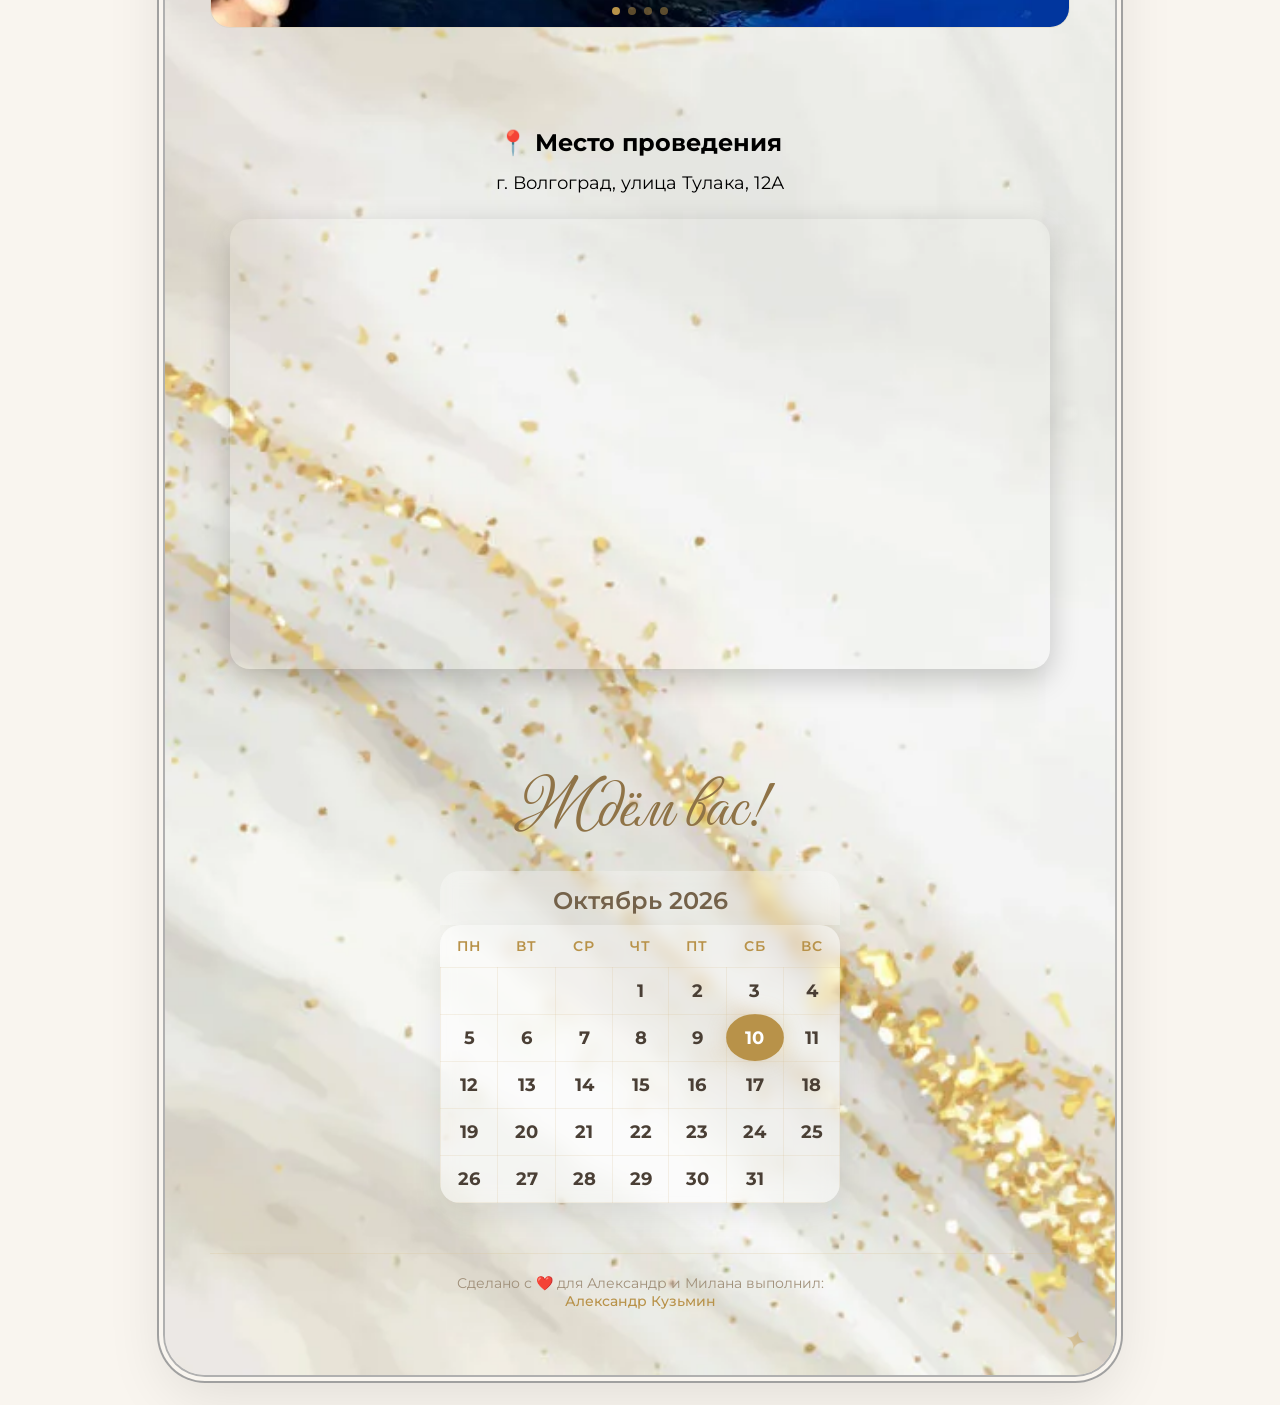
==== commit a83ba824: "блок числа гостей" ====
--- a/HTML/index.html
+++ b/HTML/index.html
@@ -201,6 +201,8 @@
         </span>
         </p>
     </div>
+    <div class="overlay" id="overlay"></div>
+
 </div> <!-- /wrapper -->
 
 <!-- Подключаем скрипты -->
--- a/HTML/style.css
+++ b/HTML/style.css
@@ -518,6 +518,17 @@
     text-overflow: ellipsis;
     letter-spacing: .2px;
 }
+.overlay {
+    display: none;
+    position: fixed;
+    top: 0;
+    left: 0;
+    width: 100%;
+    height: 100%;
+    background: rgba(0,0,0,0.35);
+    backdrop-filter: blur(4px);
+    z-index: 999;
+}
 
 /* Стилизация скролла модалки */
 .modal-content::-webkit-scrollbar {
@@ -1133,4 +1144,5 @@
 @keyframes fadeIn {
     0%   { opacity: 0; transform: translateY(-5px); }
     100% { opacity: 1; transform: translateY(0); }
-}+}
+
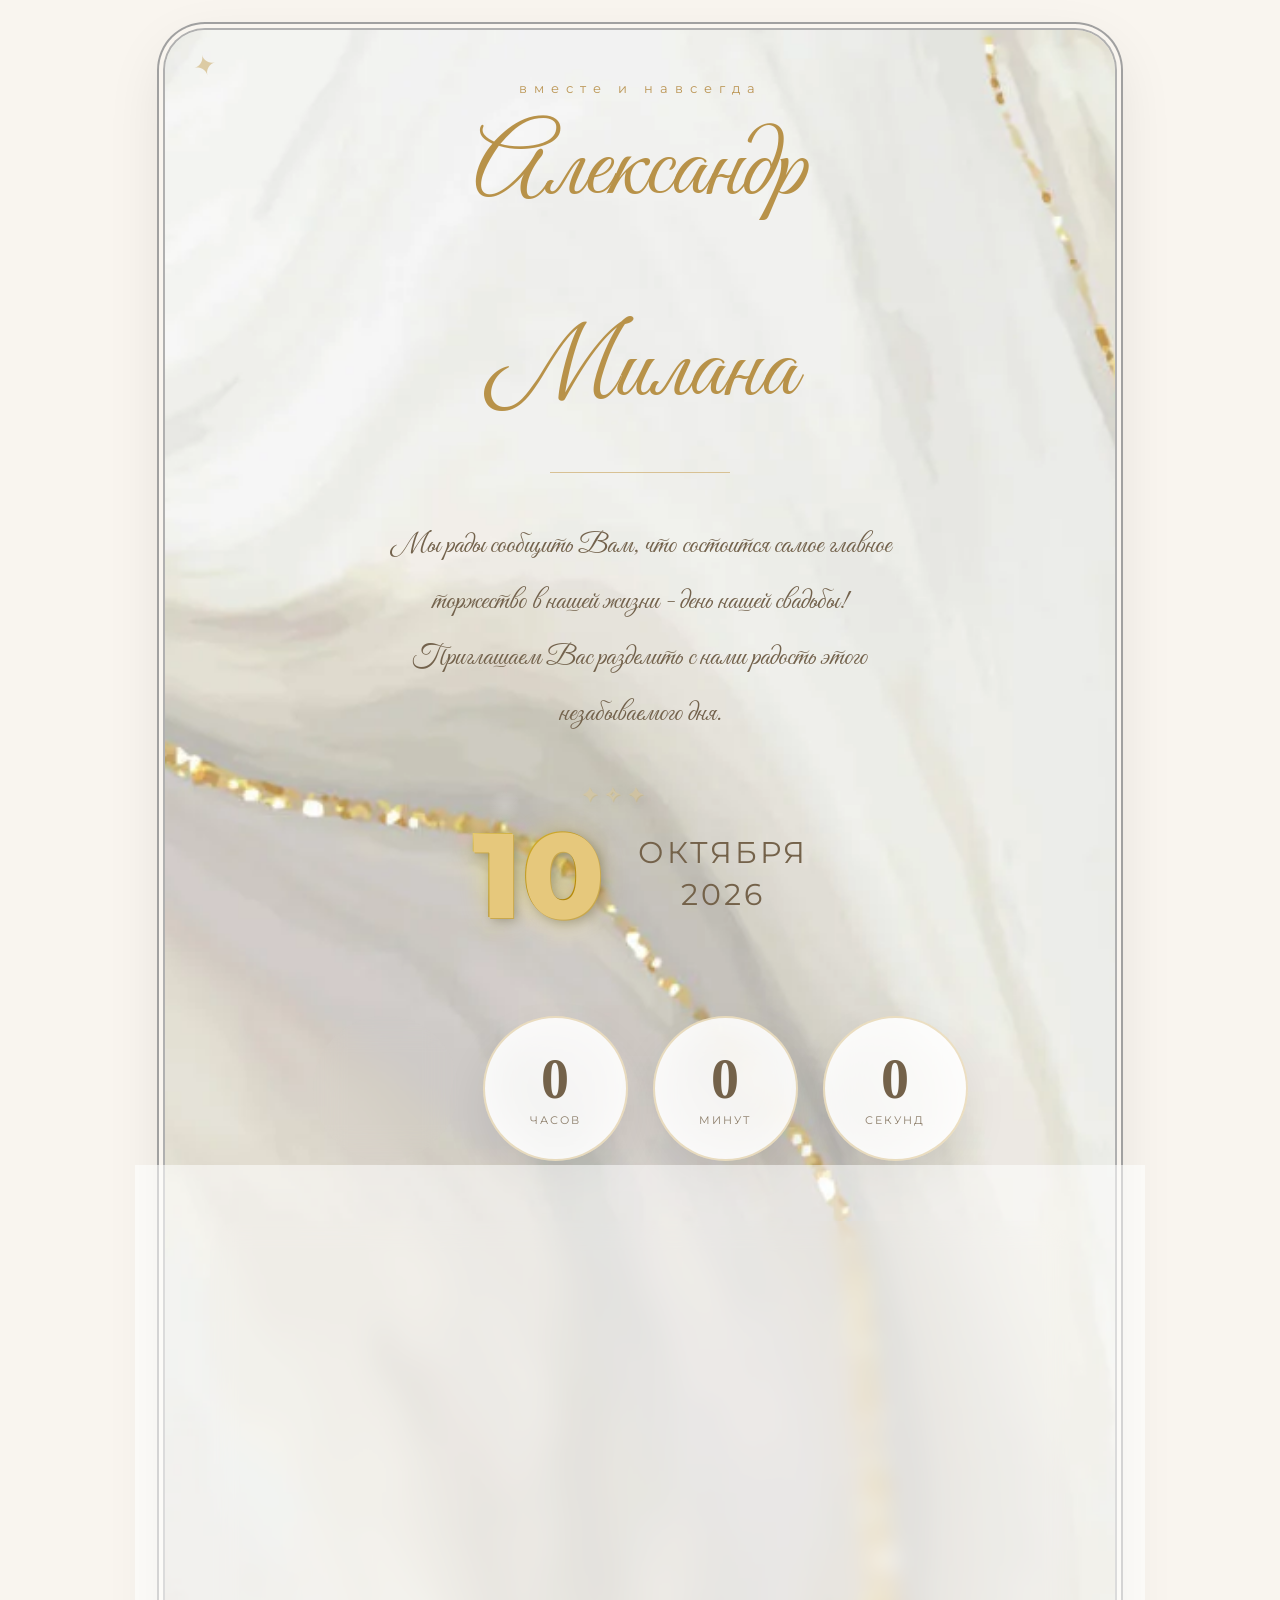
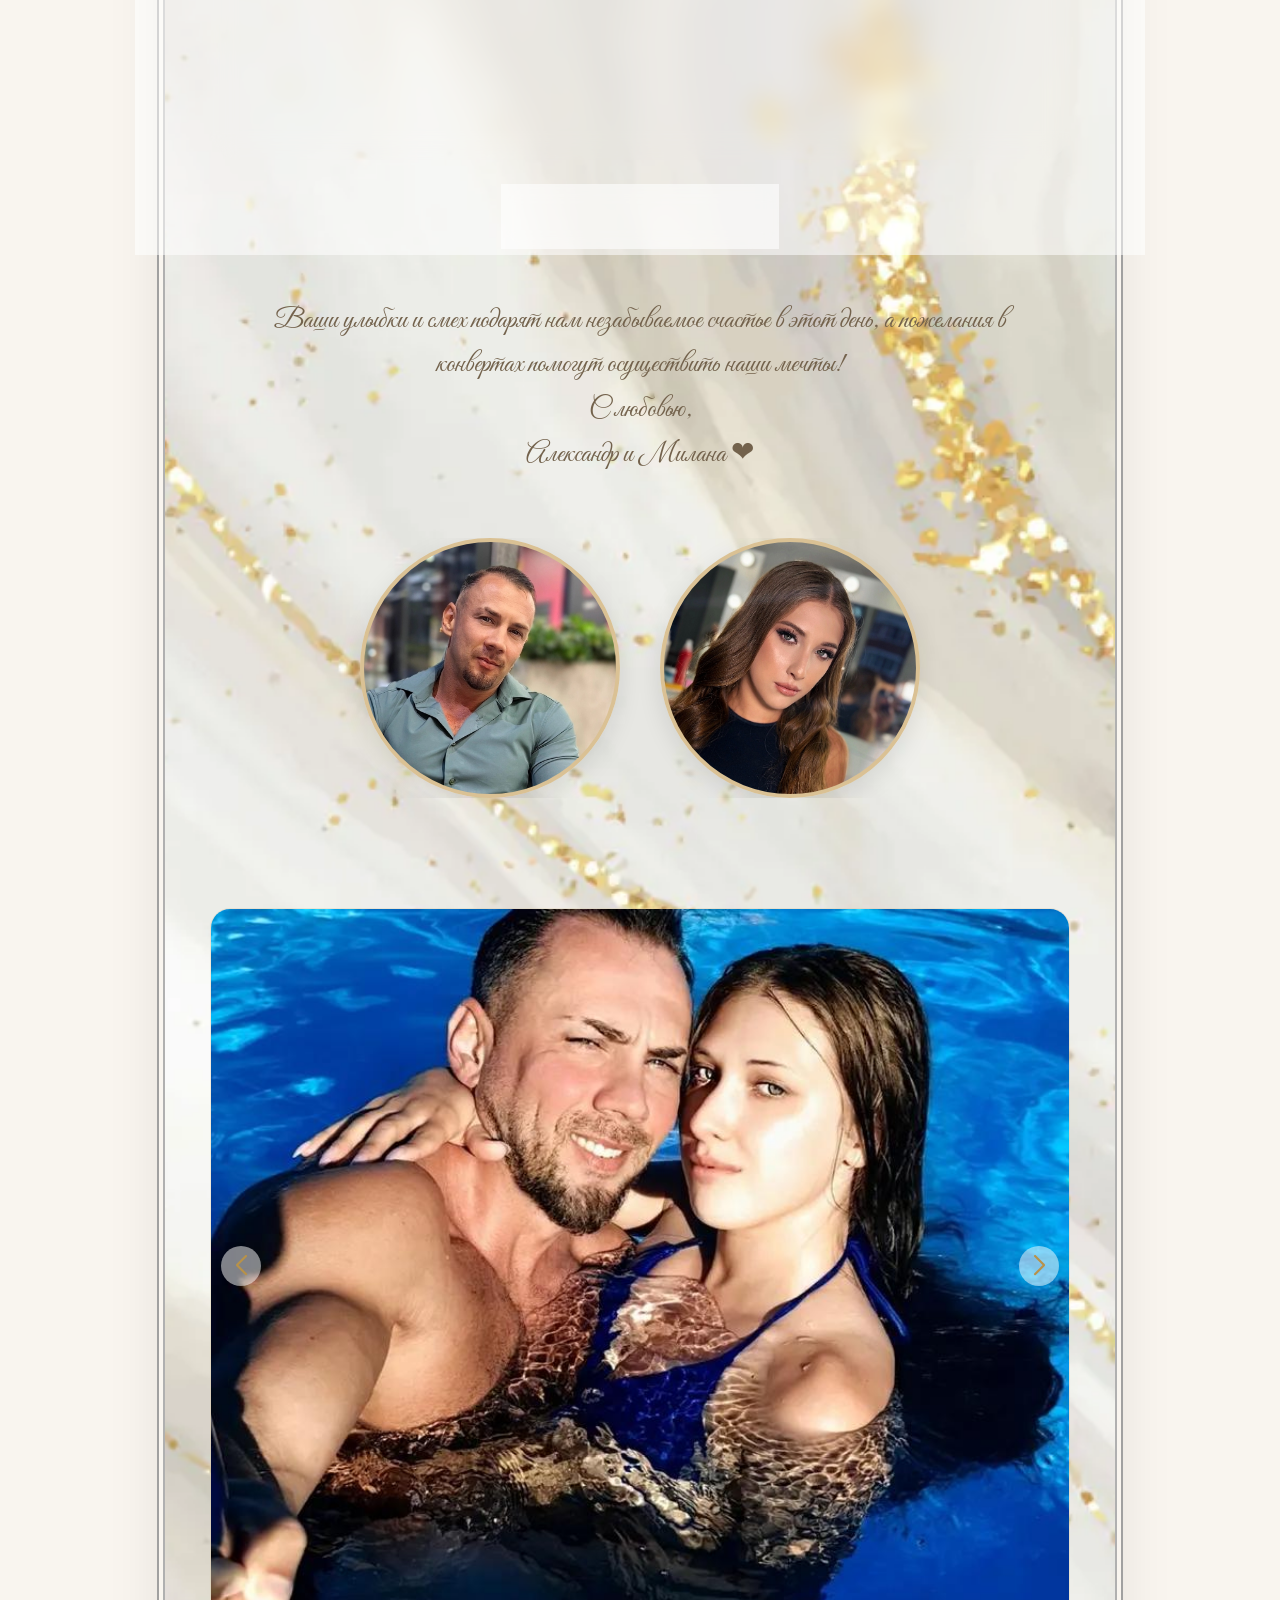
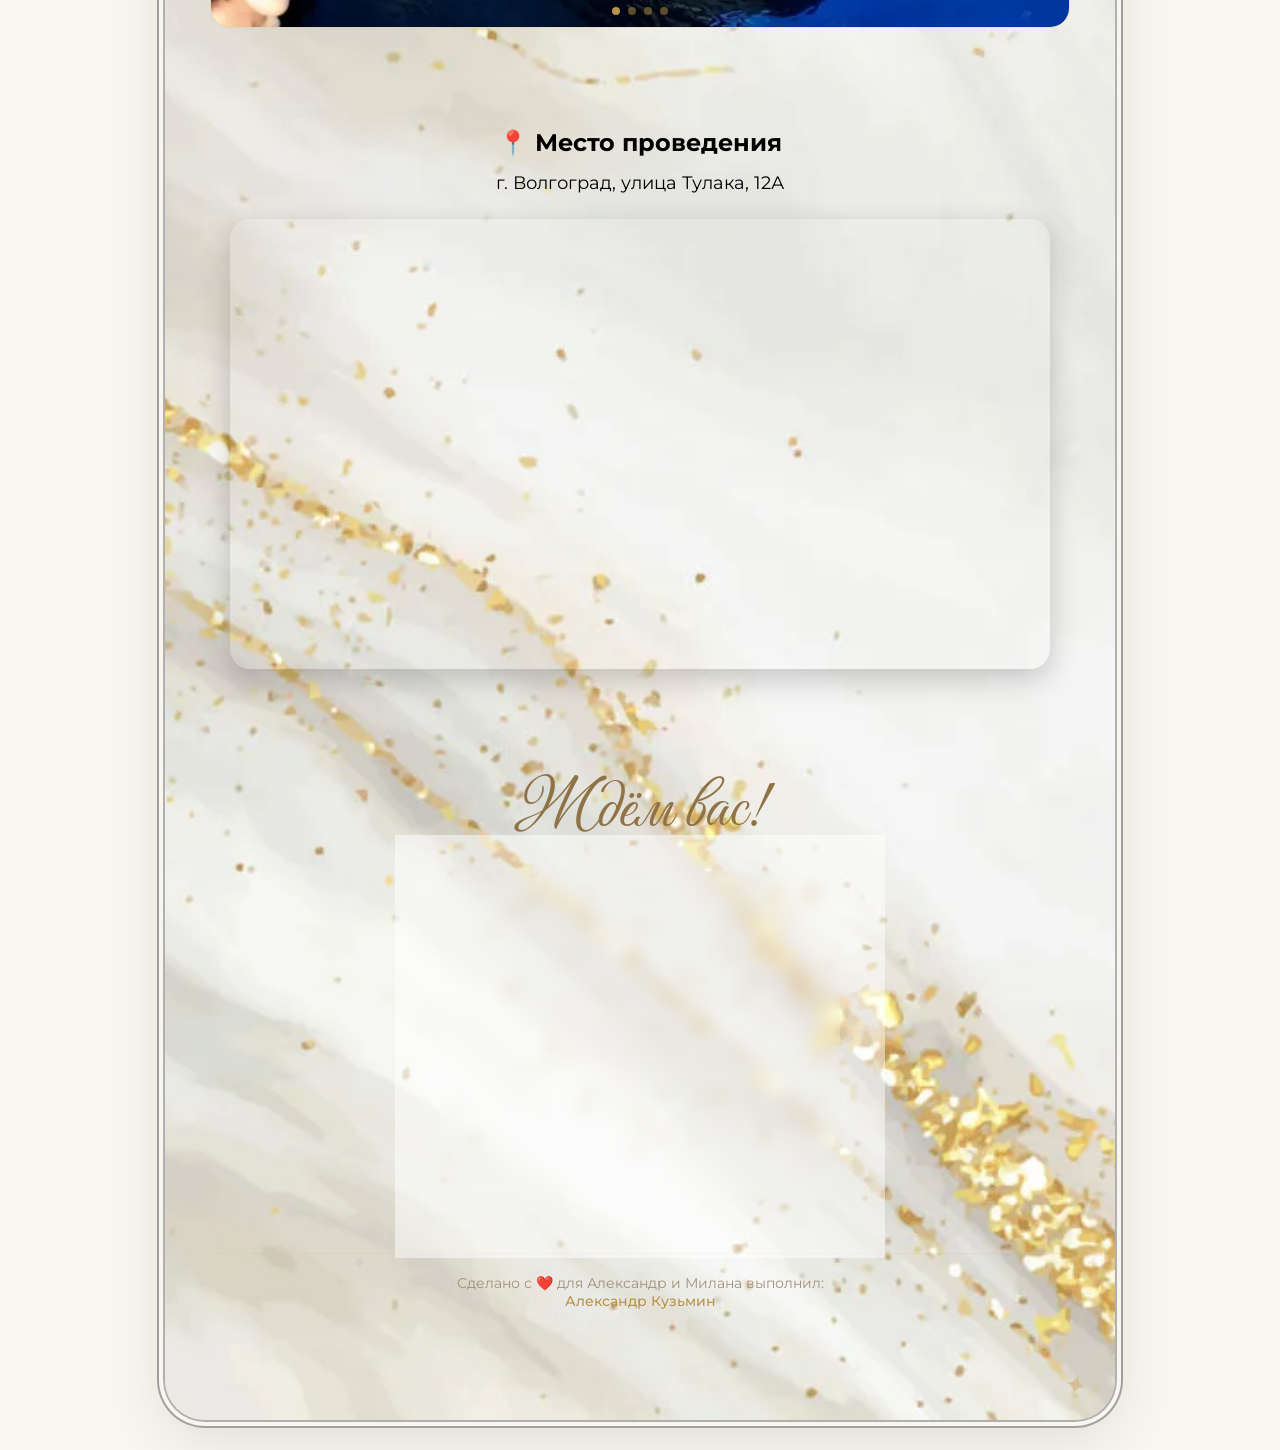
==== commit 5dc8e8d1: "блок числа гостей" ====
--- a/HTML/index.html
+++ b/HTML/index.html
@@ -76,14 +76,17 @@
         👥 Всего гостей: <span id="guestCount">0</span>
     </div>
     <!-- ===== МОДАЛЬНОЕ ОКНО (список гостей) ===== -->
-    <div class="modal" id="guestModal">
-        <div class="modal-content">
-            <span class="modal-close" id="modalClose">&times;</span>
-            <h3>👥 Список гостей</h3>
-            <div id="modalGuestList"></div>
-        </div>
-    </div>
-    </div>
+        <div class="modal" id="guestModal">
+            <div class="modal-content">
+                <span class="modal-close" id="modalClose">&times;</span>
+                <h3>👥 Список гостей</h3>
+                <div id="modalGuestList"></div>
+                <!-- ↓↓↓ НОВЫЙ БЛОК ДЛЯ СООБЩЕНИЙ ↓↓↓ -->
+                <div id="guestListMessage" style="margin-top: 12px; font-weight: 600; text-align: center;"></div>
+            </div>
+        </div>
+    </div>
+    
     <!-- ===== МЕСТО ПРОВЕДЕНИЯ ===== -->
     <div class="venue-block">
         <p class="venue-text">
--- a/HTML/style.css
+++ b/HTML/style.css
@@ -22,6 +22,7 @@
     font-family: 'Montserrat', 'Arial', sans-serif;
     min-height: 100vh;
     overflow-x: hidden;
+    background: url('fon.webp') center/cover fixed no-repeat;
     background: #f9f5ef;
     display: flex;
     justify-content: center;
@@ -44,6 +45,7 @@
     animation: fadeUp 1s ease forwards;
     opacity: 0;
     background: url('fon.webp') center/cover no-repeat;
+    padding-bottom: 100px; /* было 55px – увеличь, пока календарь не попадёт в фон */
 }
 
 /* ============================================================
@@ -542,6 +544,25 @@
     border-radius: 10px;
 }
 
+/* Иконки действий в списке гостей */
+.action-icon {
+    background: none;
+    border: none;
+    cursor: pointer;
+    font-size: 18px;
+    margin-left: 8px;
+    transition: 0.2s;
+}
+.action-icon:hover {
+    transform: scale(1.2);
+}
+.action-icon.edit {
+    color: #b89249;
+}
+.action-icon.delete {
+    color: #d33030;
+}
+
 /* ============================================================
    МЕСТО ПРОВЕДЕНИЯ (адрес)
    ============================================================ */
@@ -1146,3 +1167,18 @@
     100% { opacity: 1; transform: translateY(0); }
 }
 
+.edit-container {
+    display: none;
+    gap: 6px;
+}
+.edit-input {
+    width: 100px;
+    padding: 4px 6px;
+    border: 1px solid #ccc;
+    border-radius: 4px;
+    font-size: 14px;
+}
+.edit-input:focus {
+    border-color: #b89249;
+    outline: none;
+}
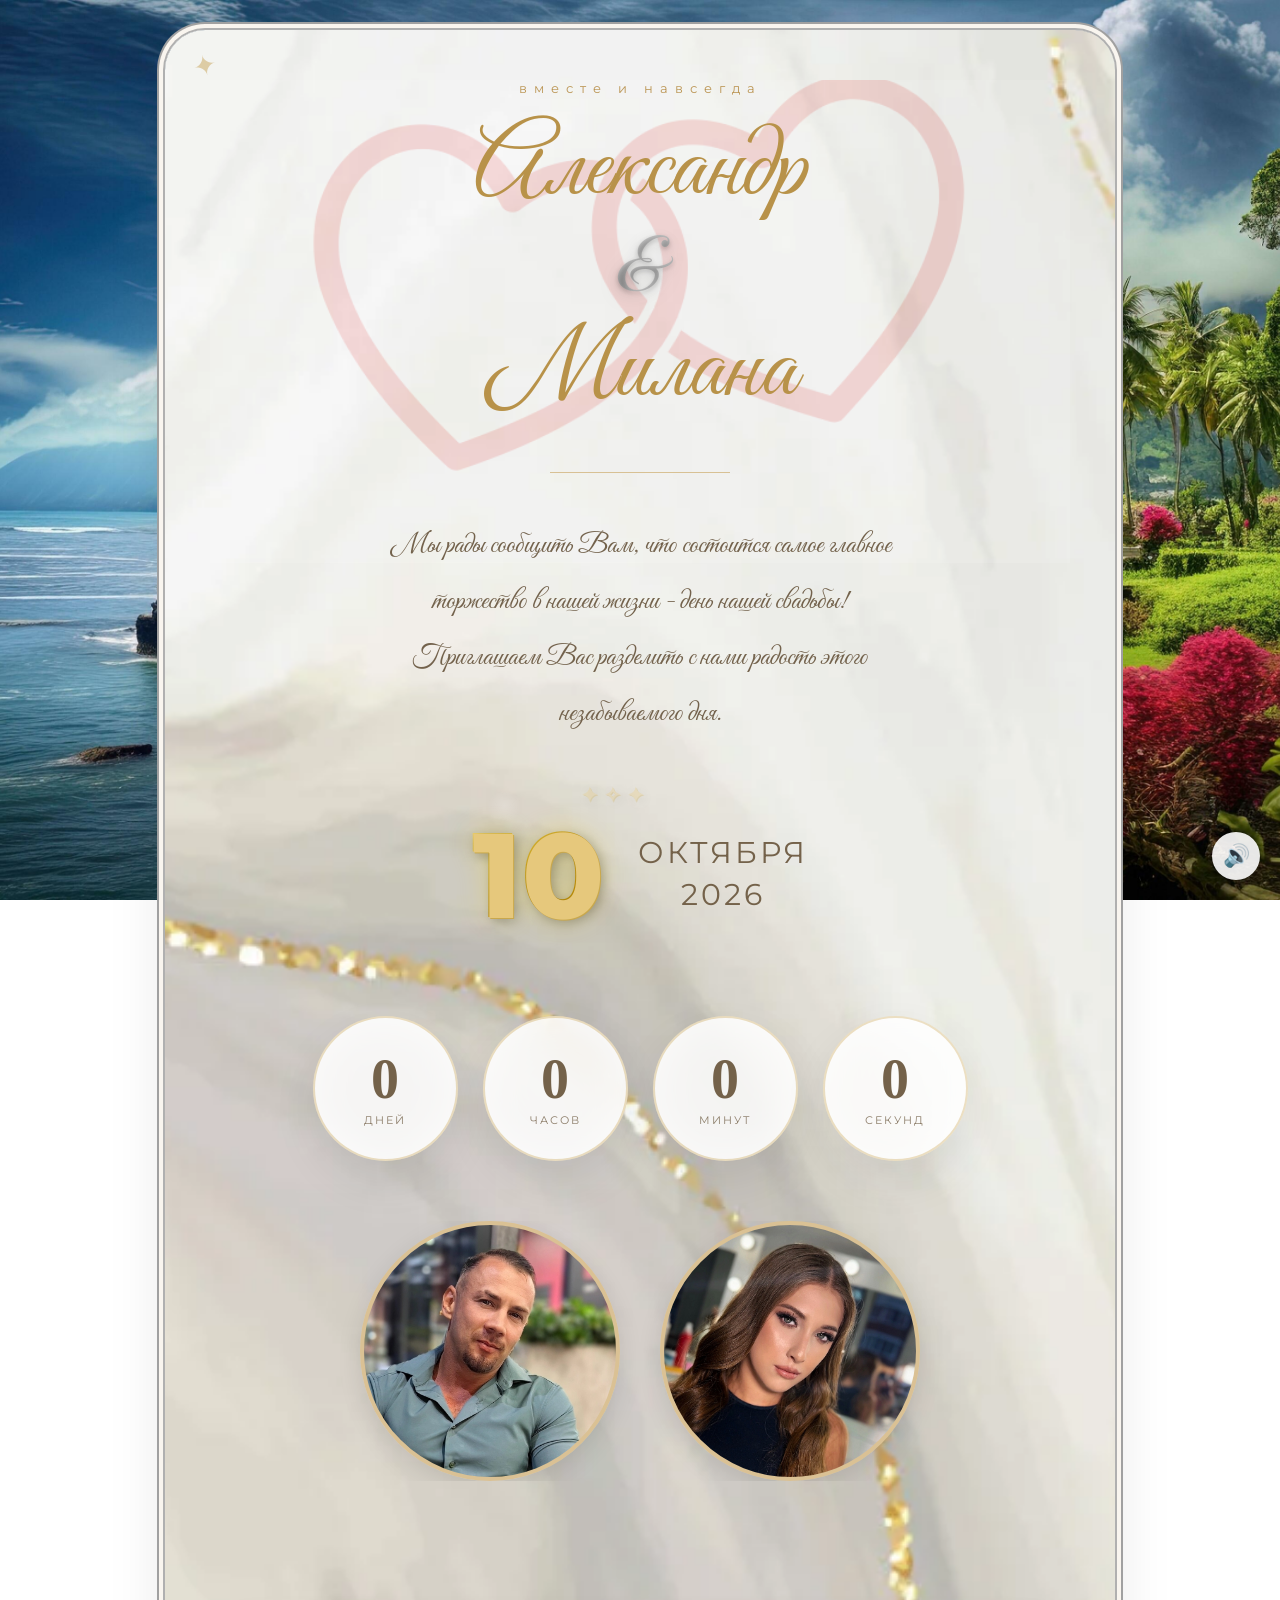
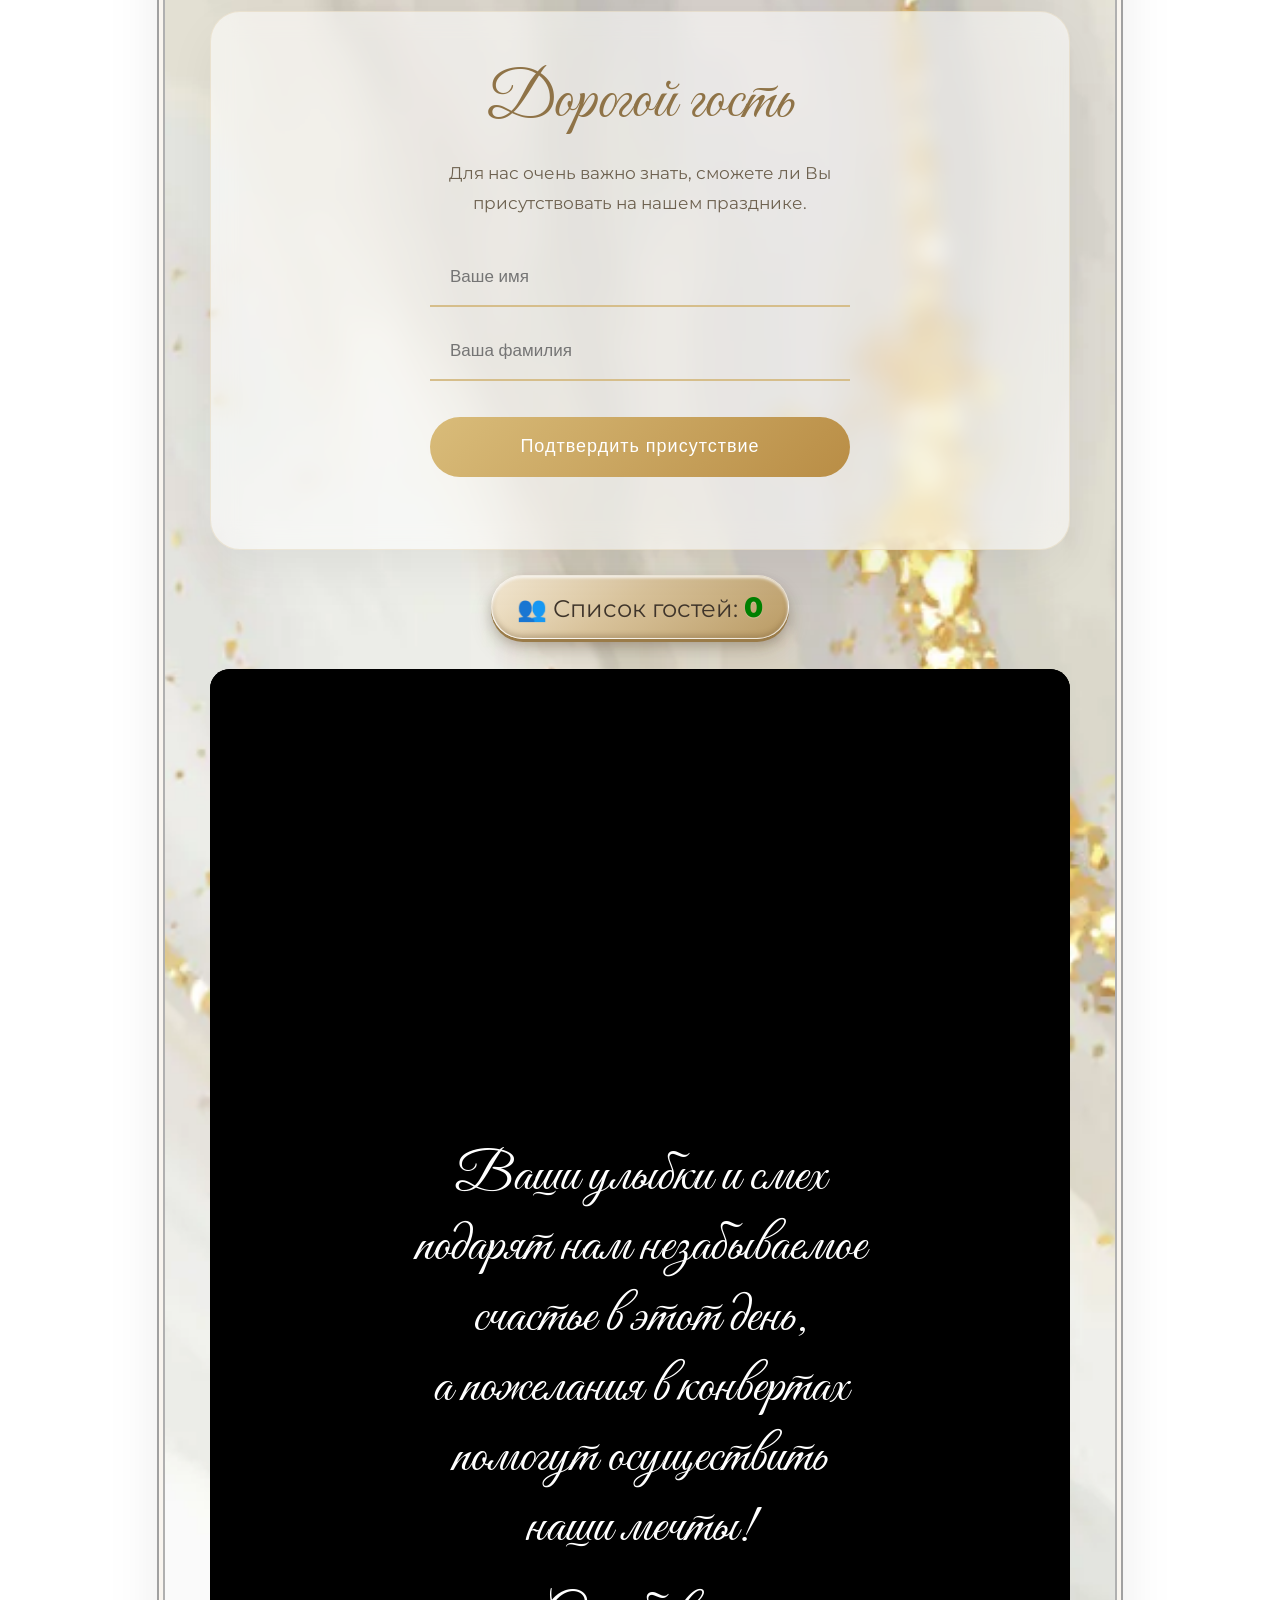
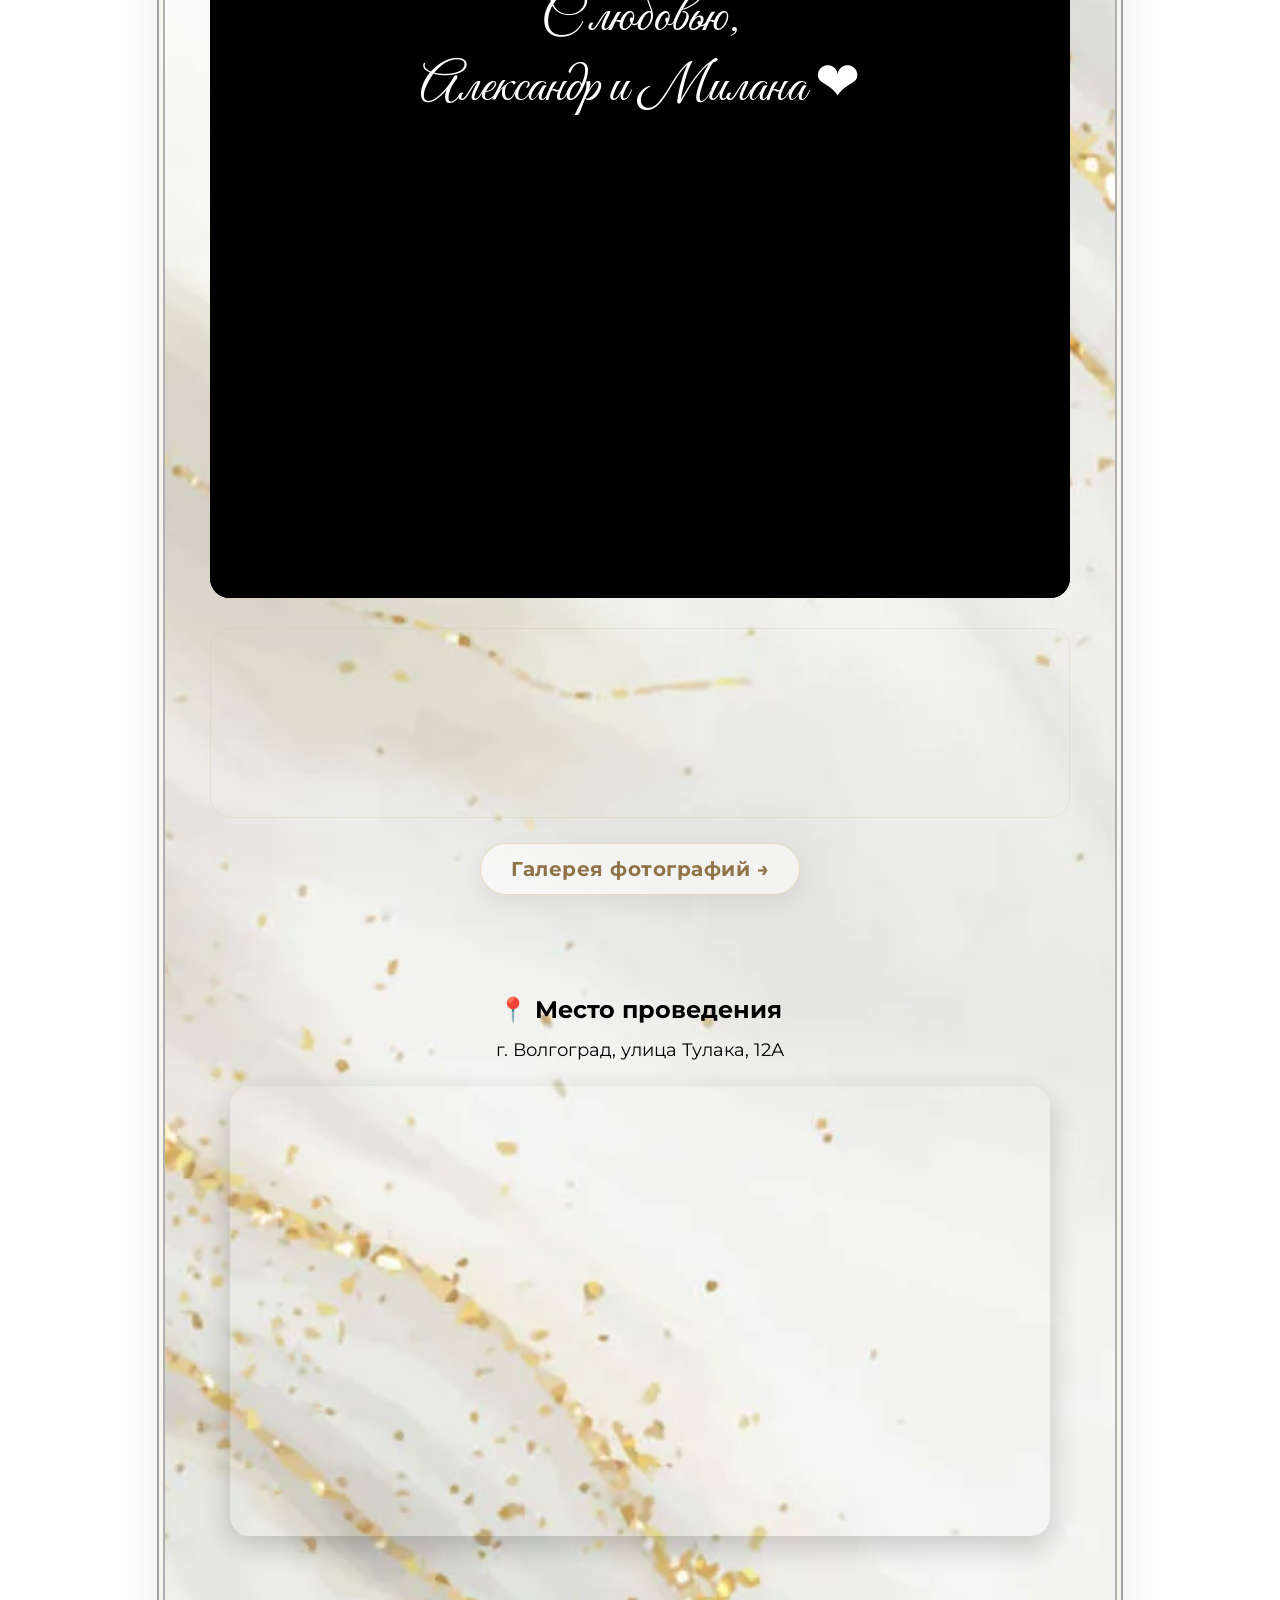
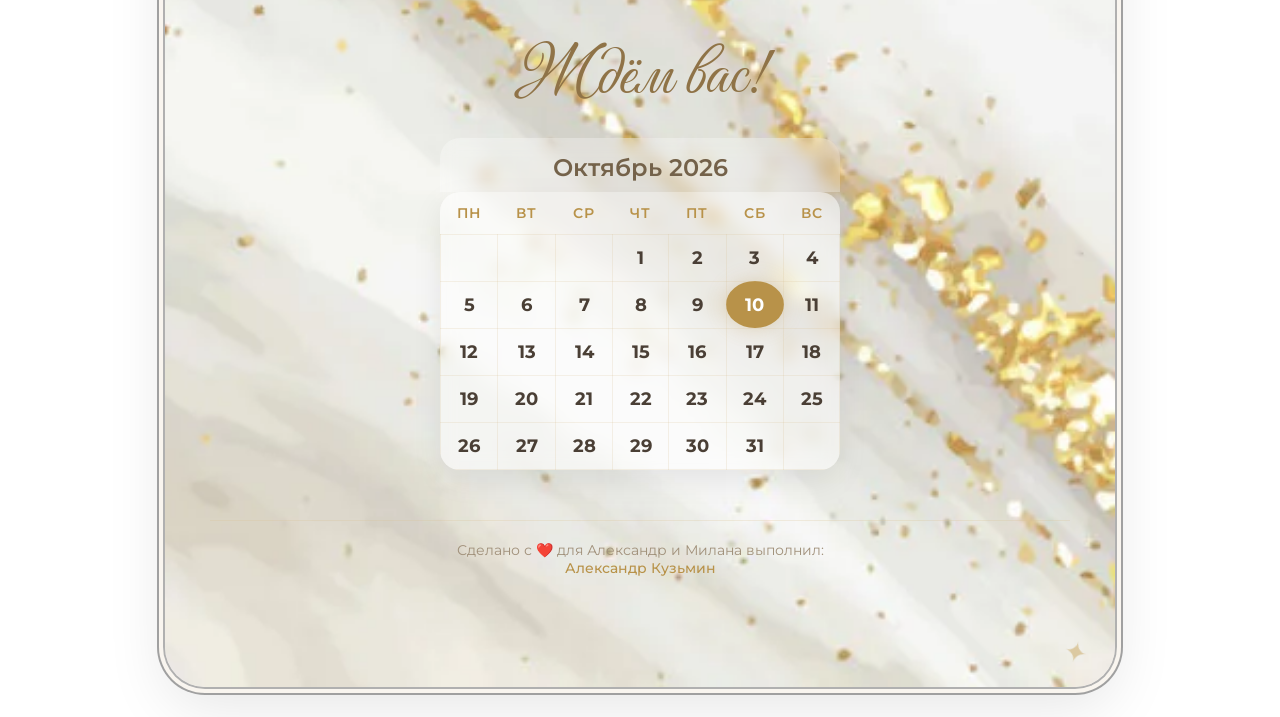
==== commit 8cc7a2f5: "stable version before production deploy" ====
--- a/HTML/index.html
+++ b/HTML/index.html
@@ -8,7 +8,7 @@
     <!-- Подключение Swiper CSS -->
     <link rel="stylesheet" href="https://cdn.jsdelivr.net/npm/swiper@11/swiper-bundle.min.css" />
     <!-- Основные стили -->
-    <link rel="stylesheet" href="style.css?v=5" />
+    <link rel="stylesheet" href="style.css?v=8" />
 </head>
 <body>
 
@@ -54,6 +54,18 @@
         </div>
     </section>
 
+    <!-- ===== ФОТО ЖЕНИХА И НЕВЕСТЫ ===== -->
+    <section class="couple-photos" id="couplePhotos">
+        <div class="photo-circle photo-circle-left" style="background-image: url('жених.jpg');"></div>
+        <div class="photo-circle photo-circle-right" style="background-image: url('невеста.jpg');"></div>
+    </section>
+
+    <!-- ===== ПОДПИСИ ПОД ФОТО ===== -->
+    <div class="couple-labels" id="coupleLabels">
+        <span class="label-left">Жених</span>
+        <span class="label-right">Невеста</span>
+    </div>
+
     <!-- ===== ФОРМА ПОДТВЕРЖДЕНИЯ ===== -->
     <section class="guest">
         <h2>Дорогой гость</h2>
@@ -72,71 +84,83 @@
 
     <!-- ===== СЧЁТЧИК ГОСТЕЙ ===== -->
     <div class="guest-dropdown">
-    <div class="guest-count" id="guestCountBlock">
-        👥 Всего гостей: <span id="guestCount">0</span>
-    </div>
-    <!-- ===== МОДАЛЬНОЕ ОКНО (список гостей) ===== -->
-        <div class="modal" id="guestModal">
-            <div class="modal-content">
-                <span class="modal-close" id="modalClose">&times;</span>
-                <h3>👥 Список гостей</h3>
-                <div id="modalGuestList"></div>
-                <!-- ↓↓↓ НОВЫЙ БЛОК ДЛЯ СООБЩЕНИЙ ↓↓↓ -->
-                <div id="guestListMessage" style="margin-top: 12px; font-weight: 600; text-align: center;"></div>
-            </div>
-        </div>
-    </div>
-    
+
+        <div class="guest-count" id="guestCountBlock">
+            👥 Список гостей: <span id="guestCount">0</span>
+        </div>
+
+    </div>
+
+    <!-- ===== МОДАЛЬНОЕ ОКНО СПИСКА ГОСТЕЙ ===== -->
+    <div class="modal" id="guestModal">
+
+        <div class="modal-content">
+
+            <span class="modal-close" id="modalClose">&times;</span>
+
+            <h3>👥 Список гостей</h3>
+
+            <!-- Сообщение об операции -->
+            <div id="guestListMessage"></div>
+
+            <!-- Список гостей -->
+            <div id="modalGuestList"></div>
+
+        </div>
+
+    </div>
+
     <!-- ===== МЕСТО ПРОВЕДЕНИЯ ===== -->
     <div class="venue-block">
-        <p class="venue-text">
-            Ваши улыбки и смех подарят нам незабываемое счастье в этот день,
-            а пожелания в конвертах помогут осуществить наши мечты!<br>
-        С любовью,<br>
-        Александр и Милана ❤</p>
-    </div>
-
-    <!-- ===== ФОТО ЖЕНИХА И НЕВЕСТЫ ===== -->
-    <section class="couple-photos" id="couplePhotos">
-        <div class="photo-circle photo-circle-left" style="background-image: url('жених.jpg');"></div>
-        <div class="photo-circle photo-circle-right" style="background-image: url('невеста.jpg');"></div>
-    </section>
-
-    <!-- ===== ПОДПИСИ ПОД ФОТО ===== -->
-    <div class="couple-labels" id="coupleLabels">
-        <span class="label-left">Жених</span>
-        <span class="label-right">Невеста</span>
+
+        <video
+                id="weddingVideo"
+                autoplay
+                muted
+                loop
+                playsinline
+                preload="metadata"
+                controlsList="nodownload noplaybackrate"
+                disablePictureInPicture
+        >
+            <source src="video.mp4" type="video/mp4">
+        </video>
+
+        <div class="venue-overlay"></div>
+
+        <p id="venueText" class="venue-text-animated">
+
+            <span class="venue-line">Ваши улыбки и смех</span>
+            <span class="venue-line">подарят нам незабываемое</span>
+            <span class="venue-line">счастье в этот день,</span>
+            <span class="venue-line">а пожелания в конвертах</span>
+            <span class="venue-line">помогут осуществить</span>
+            <span class="venue-line">наши мечты!</span>
+
+            <span class="venue-signature">
+        <span>С любовью,</span>
+        <span>Александр и Милана ❤</span>
+    </span>
+
+        </p>
     </div>
 
     <!-- ===== КАРУСЕЛЬ ФОТОГРАФИЙ (Swiper) ===== -->
-    <div class="swiper photo-swiper">
-        <div class="swiper-wrapper">
-            <!-- Слайд 1 -->
-            <div class="swiper-slide">
-                <img src="foto.jpg" alt="" />
-            </div>
-            <!-- Слайд 2 -->
-            <div class="swiper-slide">
-                <img src="foto2.jpg" alt="" />
-            </div>
-            <!-- Слайд 3 -->
-            <div class="swiper-slide">
-                <img src="foto3.jpg" alt="" />
-            </div>
-            <!-- Слайд 4 -->
-            <div class="swiper-slide">
-                <img src="foto4_.jpg" alt="" />
-            </div>
-        </div>
-
-        <!-- Кнопки навигации -->
-        <div class="swiper-button-next"></div>
-        <div class="swiper-button-prev"></div>
-
-        <!-- Пагинация (точки) -->
+    <div class="photo-swiper swiper">
+
+        <div class="swiper-wrapper" id="mainPhotoWrapper">
+            <!-- Фотографии загружаются через JavaScript -->
+        </div>
+
         <div class="swiper-pagination"></div>
-    </div>
-
+
+    </div>
+
+    <!-- ===== КНОПКА ГАЛЕРЕИ ===== -->
+
+    <a href="gallery.html" class="gallery-link">
+        Галерея фотографий →
+    </a>
 
 
     <!-- ===== КАРТА ===== -->
@@ -208,9 +232,17 @@
 
 </div> <!-- /wrapper -->
 
-<!-- Подключаем скрипты -->
-<script src="script.js?v=5"></script>
+<!-- ===== КНОПКА МУЗЫКИ (теперь вне wrapper) ===== -->
+<button
+        id="musicToggle"
+        class="music-toggle"
+        type="button"
+        aria-label="Выключить звук"
+>
+    🔇
+</button>
+
+<script src="script.js?v=8"></script>
 <script src="https://cdn.jsdelivr.net/npm/swiper@11/swiper-bundle.min.js"></script>
-
 </body>
-</html>+</html>
--- a/HTML/style.css
+++ b/HTML/style.css
@@ -22,17 +22,16 @@
     font-family: 'Montserrat', 'Arial', sans-serif;
     min-height: 100vh;
     overflow-x: hidden;
-    background: url('fon.webp') center/cover fixed no-repeat;
-    background: #f9f5ef;
-    display: flex;
-    justify-content: center;
-    align-items: center;
-    padding: 30px;
-}
-
-/* ============================================================
-   ОТКРЫТКА (ОСНОВНОЙ БЛОК)
-   ============================================================ */
+     display: flex;
+     justify-content: center;
+     background: url('Bali.jpg')center/cover no-repeat fixed;
+     align-items: center;
+     padding: 30px;
+ }
+
+ /* ============================================================
+    ОТКРЫТКА (ОСНОВНОЙ БЛОК)///
+    ============================================================ */
 .wrapper {
     max-width: 950px;
     width: 100%;
@@ -45,7 +44,8 @@
     animation: fadeUp 1s ease forwards;
     opacity: 0;
     background: url('fon.webp') center/cover no-repeat;
-    padding-bottom: 100px; /* было 55px – увеличь, пока календарь не попадёт в фон */
+    overflow: hidden;
+    padding-bottom: 100px;
 }
 
 /* ============================================================
@@ -319,34 +319,72 @@
 .error   { color: #d33030; }
 
 /* ============================================================
-   БЛОК КОЛИЧЕСТВА ГОСТЕЙ
-   ============================================================ */
-.guest-count {
-    margin: 25px auto 0 auto;
-    padding: 14px 25px;
-    background: rgba(255,255,255,0.6);
-    backdrop-filter: blur(8px);
-    border-radius: 40px;
-    border: 1px solid rgba(215,191,145,0.3);
-    display: block;
-    width: fit-content;
-    cursor: pointer;
-    transition: all 0.3s ease;
-    font-size: 24px;
-    color: #4a3f35;
-    text-align: center;
-}
+   КНОПКА «СПИСОК ГОСТЕЙ»
+   ============================================================ */
+
+.guest-count { margin: 25px auto 0; padding: 14px 25px; background: linear-gradient( 145deg, #f5ead5 0%, #d8c29a 45%, #b99a63 100% ); border-radius: 40px; border: 1px solid rgba(255,255,255,0.7); display: block; width: fit-content; cursor: pointer; font-size: 24px; color: #3f352b; text-align: center; /* ОБЪЁМ */ box-shadow: inset 0 2px 3px rgba(255,255,255,0.8), inset 0 -3px 5px rgba(90,65,30,0.25), 0 3px 0 #9a7b48, 0 7px 12px rgba(70,50,25,0.25), 0 12px 25px rgba(70,50,25,0.12); /* Лёгкое оживление */ animation: guestPulse 2.8s ease-in-out infinite; transition: transform 0.2s ease, box-shadow 0.2s ease, background 0.2s ease; } .guest-count:hover { background: linear-gradient( 145deg, #fff3dc 0%, #e2cca3 45%, #c2a46d 100% ); transform: translateY(-2px); box-shadow: inset 0 2px 4px rgba(255,255,255,0.9), inset 0 -3px 5px rgba(90,65,30,0.2), 0 4px 0 #9a7b48, 0 9px 18px rgba(70,50,25,0.3), 0 15px 30px rgba(70,50,25,0.15); } .guest-count:active { transform: translateY(3px); box-shadow: inset 0 3px 6px rgba(70,50,25,0.25), 0 1px 0 #9a7b48, 0 3px 7px rgba(70,50,25,0.25); } /* Пульсация */ @keyframes guestPulse { 0%, 100% { transform: translateY(0); } 50% { transform: translateY(-2px); } } /* Количество гостей */ .guest-count span { font-weight: 800; color: green; font-size: 28px; text-shadow: 0 1px 1px rgba(255,255,255,0.35); }
+
+
+/* ============================================================
+   НАВЕДЕНИЕ
+   ============================================================ */
 
 .guest-count:hover {
-    background: rgba(255,255,255,0.85);
-    box-shadow: 0 4px 20px rgba(0,0,0,0.08);
-    transform: scale(1.02);
-}
+
+    background: rgba(170, 140, 85, 0.92);
+
+    box-shadow:
+            0 10px 30px rgba(80, 55, 25, 0.35),
+            0 0 25px rgba(184, 146, 73, 0.25);
+
+    transform: scale(1.06);
+
+    animation: none;
+}
+
+
+/* ============================================================
+   НАЖАТИЕ
+   ============================================================ */
+
+.guest-count:active {
+    transform: scale(0.96);
+}
+
+
+/* ============================================================
+   СЧЁТЧИК
+   ============================================================ */
 
 .guest-count span {
-    font-weight: 700;
+
+    font-weight: 800;
+
+    /* вместо ярко-зелёного */
     color: green;
+
     font-size: 28px;
+
+    text-shadow:
+            0 1px 1px rgba(255,255,255,0.25);
+}
+
+
+/* ============================================================
+   МОБИЛЬНЫЕ
+   ============================================================ */
+
+@media (max-width: 600px) {
+
+    .guest-count {
+        font-size: 20px;
+        padding: 12px 20px;
+    }
+
+    .guest-count span {
+        font-size: 24px;
+    }
+
 }
 
 /* ============================================================
@@ -431,225 +469,739 @@
 }
 
 /* ============================================================
-   ВЫПАДАЮЩИЙ СПИСОК ГОСТЕЙ (ПОД СЧЁТЧИКОМ)
-   ============================================================ */
-/* ОБЁРТКА для счётчика и модалки – нужна для позиционирования */
-.guest-dropdown {
-    position: relative;          /* чтобы модалка позиционировалась относительно этой обёртки */
-    display: inline-block;
-    width: 100%;
-    text-align: center;
-}
-
-/* САМА МОДАЛКА – теперь абсолютная и привязана к счётчику */
-.modal {
-    display: none;
-    position: absolute;          /* вместо fixed */
-    top: calc(100% + 12px);     /* сразу под счётчиком */
-    left: 50%;
-    transform: translateX(-50%);
-    width: 100%;
-    max-width: 500px;
-    z-index: 1000;
-    background: #fcf9f5;
-    border-radius: 20px;
-    box-shadow: 0 20px 50px rgba(0,0,0,0.2);
-    padding: 20px 25px 30px;
-    max-height: 70vh;
-    overflow-y: auto;
-}
-
-/* СОДЕРЖИМОЕ МОДАЛКИ – прозрачное, без отступов (уже есть внутри) */
-.modal-content {
-    background: transparent;
-    padding: 0;
-    box-shadow: none;
-    animation: fadeUp 0.3s ease forwards;
-}
-
-/* ЗАГОЛОВОК модалки */
-.modal-content h3 {
-    font-family: 'Great Vibes', cursive;
-    font-size: 32px;
-    color: #8f7347;
-    margin-bottom: 20px;
-    text-align: center;
-}
-
-/* КРЕСТИК */
-.modal-close {
-    float: right;
-    font-size: 28px;
-    cursor: pointer;
-    color: #999;
-    transition: 0.2s;
-}
-
-.modal-close:hover {
-    color: #333;
-    transform: rotate(90deg);
-}
-
-/* ============================================================
-   СПИСОК ГОСТЕЙ (внутри модалки)
-   ============================================================ */
-#modalGuestList {
-    display: flex;
-    flex-direction: column;
-    gap: 8px;
-    padding: 0;
-    margin: 0;
-}
-
-.guest-item {
-    padding: 7px 2px;
-    border-bottom: 1px solid rgba(0,0,0,.08);
-}
-
-.guest-item:last-child {
-    border: none;
-}
-
-.guest-name {
-    width: 100%;
-    font-size: 19px;
-    font-weight: 700;
-    color: #4d4235;
-    white-space: nowrap;
-    overflow: hidden;
-    text-overflow: ellipsis;
-    letter-spacing: .2px;
-}
-.overlay {
+   МОДАЛЬНОЕ ОКНО СПИСКА ГОСТЕЙ
+   ============================================================ */
+
+#guestModal {
     display: none;
     position: fixed;
     top: 0;
     left: 0;
+    width: 100vw;
+    height: 100vh;
+
+    z-index: 999999;
+
+    background: rgba(0, 0, 0, 0.4);
+    backdrop-filter: blur(4px);
+
+    align-items: center;
+    justify-content: center;
+
+    overflow: hidden;
+}
+
+
+/* ============================================================
+   САМО ОКНО
+   ============================================================ */
+
+#guestModal .modal-content {
+    position: relative;
+
+    width: 90%;
+    max-width: 500px;
+
+    max-height: 80vh;
+
+    margin: 0;
+    padding: 25px;
+
+    background: #fcf9f5;
+
+    border-radius: 25px;
+
+    box-shadow: 0 20px 60px rgba(0, 0, 0, 0.3);
+
+    overflow: hidden;
+
+    box-sizing: border-box;
+
+    animation: guestModalShow 0.3s ease;
+}
+
+
+/* ============================================================
+   АНИМАЦИЯ
+   ============================================================ */
+
+@keyframes guestModalShow {
+    from {
+        opacity: 0;
+        transform: scale(0.9);
+    }
+
+    to {
+        opacity: 1;
+        transform: scale(1);
+    }
+}
+
+
+/* ============================================================
+   ЗАГОЛОВОК
+   ============================================================ */
+
+#guestModal .modal-content h3 {
+    margin: 0 40px 15px 0;
+
+    text-align: center;
+
+    font-family: 'Great Vibes', cursive;
+
+    font-size: 34px;
+    font-weight: 400;
+
+    color: #8f7347;
+}
+
+
+/* ============================================================
+   КРЕСТИК
+   ============================================================ */
+
+#guestModal .modal-close {
+    position: absolute;
+
+    top: 12px;
+    right: 18px;
+
+    width: 35px;
+    height: 35px;
+
+    display: flex;
+    align-items: center;
+    justify-content: center;
+
+    font-family: Arial, sans-serif;
+    font-size: 32px;
+    font-weight: 300;
+
+    line-height: 1;
+
+    color: #999;
+
+    cursor: pointer;
+
+    z-index: 20;
+
+    transition: 0.2s;
+}
+
+#guestModal .modal-close:hover {
+    color: #555;
+    transform: rotate(90deg);
+}
+
+
+/* ============================================================
+   СООБЩЕНИЕ
+   ============================================================ */
+
+#guestModal #guestListMessage {
+    min-height: 24px;
+
+    margin: 5px 0 10px;
+
+    text-align: center;
+
+    font-family: 'Montserrat', sans-serif;
+
+    font-size: 14px;
+    font-weight: 600;
+
+    line-height: 1.3;
+}
+
+
+/* ============================================================
+   СПИСОК ГОСТЕЙ
+   ============================================================ */
+
+#guestModal #modalGuestList {
+    display: flex;
+    flex-direction: column;
+
+    gap: 8px;
+
+    max-height: 55vh;
+
+    overflow-y: auto;
+    overflow-x: hidden;
+
+    padding: 0 5px 8px 0;
+    margin: 0;
+}
+
+
+/* ============================================================
+   ГОСТЬ
+   ============================================================ */
+
+#guestModal .guest-item {
+    flex-shrink: 0;
+
+    padding: 8px 2px;
+
+    border-bottom: 1px solid rgba(0, 0, 0, 0.08);
+}
+
+
+#guestModal .guest-name {
     width: 100%;
-    height: 100%;
-    background: rgba(0,0,0,0.35);
-    backdrop-filter: blur(4px);
-    z-index: 999;
-}
-
-/* Стилизация скролла модалки */
-.modal-content::-webkit-scrollbar {
-    width: 6px;
-}
-.modal-content::-webkit-scrollbar-track {
+
+    font-family: 'Montserrat', sans-serif;
+
+    font-size: 19px;
+    font-weight: 700;
+
+    color: #4d4235;
+
+    white-space: nowrap;
+    overflow: hidden;
+    text-overflow: ellipsis;
+}
+
+
+/* ============================================================
+   СКРОЛЛ
+   ============================================================ */
+
+#guestModal #modalGuestList::-webkit-scrollbar {
+    width: 5px;
+}
+
+#guestModal #modalGuestList::-webkit-scrollbar-track {
     background: transparent;
 }
-.modal-content::-webkit-scrollbar-thumb {
+
+#guestModal #modalGuestList::-webkit-scrollbar-thumb {
     background: #d6be8b;
     border-radius: 10px;
 }
 
-/* Иконки действий в списке гостей */
+
+/* ============================================================
+   МОБИЛЬНЫЕ
+   ============================================================ */
+
+@media (max-width: 600px) {
+
+    #guestModal .modal-content {
+        width: 92%;
+        max-height: 82vh;
+
+        padding: 22px 15px 25px;
+
+        border-radius: 22px;
+    }
+
+    #guestModal .modal-content h3 {
+        font-size: 30px;
+        margin-bottom: 15px;
+    }
+
+    #guestModal #modalGuestList {
+        max-height: 58vh;
+    }
+
+    #guestModal .guest-name {
+        font-size: 17px;
+    }
+
+    #guestModal .modal-close {
+        top: 10px;
+        right: 14px;
+        font-size: 30px;
+    }
+}
+/* ============================================================
+   ИКОНКИ ДЕЙСТВИЙ
+   ============================================================ */
+
 .action-icon {
     background: none;
     border: none;
+
     cursor: pointer;
+
     font-size: 18px;
+
     margin-left: 8px;
+
     transition: 0.2s;
 }
+
 .action-icon:hover {
     transform: scale(1.2);
 }
+
 .action-icon.edit {
     color: #b89249;
 }
+
 .action-icon.delete {
     color: #d33030;
 }
 
-/* ============================================================
-   МЕСТО ПРОВЕДЕНИЯ (адрес)
-   ============================================================ */
+
+/* ============================================================
+   МОБИЛЬНЫЕ
+   ============================================================ */
+
+@media (max-width: 600px) {
+
+    #modalGuestList {
+        max-height: 45vh;
+
+        gap: 6px;
+    }
+
+    .guest-item {
+        padding: 6px 2px;
+    }
+
+    .guest-name {
+        font-size: 17px;
+    }
+
+    .action-icon {
+        font-size: 17px;
+        margin-left: 5px;
+    }
+
+    #guestListMessage {
+        min-height: 32px;
+        margin: 6px 0 10px;
+
+        font-size: 13px;
+    }
+}
+
+/* ============================================================
+   МЕСТО ПРОВЕДЕНИЯ
+   ============================================================ */
+
 .venue-block {
-    margin-top: 30px;
+    position: relative;
+    overflow: hidden;
+    margin: 30px 0 0;
+    width: 100%;
+    max-width: 100%;
+    aspect-ratio: 9 / 16;
+    border-radius: 20px;
+    background: #000;
+    isolation: isolate;
+}
+
+/* ============================================================
+   ВИДЕО
+   ============================================================ */
+
+.venue-block video {
+    position: absolute;
+    inset: 0;
+
+    width: 100%;
+    height: 100%;
+
+    display: block;
+
+    object-fit: cover;
+    object-position: center center;
+
+    z-index: 0;
+
+    cursor: pointer;
+
+    background: #000;
+
+    -webkit-tap-highlight-color: transparent;
+}
+
+/* ============================================================
+   FULLSCREEN ДЛЯ САМОГО VIDEO
+   ============================================================ */
+
+video:fullscreen {
+    object-fit: contain;
+    background: #000;
+}
+
+video:-webkit-full-screen {
+    object-fit: contain;
+    background: #000;
+}
+
+
+/* ============================================================
+   ЗАТЕМНЕНИЕ
+   ============================================================ */
+
+.venue-overlay {
+    position: absolute;
+    inset: 0;
+
+    background: rgba(0, 0, 0, 0.35);
+
+    pointer-events: none;
+
+    z-index: 1;
+}
+
+
+/* ============================================================
+   ТЕКСТ НА ВИДЕО — НОВАЯ ПРОСТАЯ АНИМАЦИЯ
+   ============================================================ */
+
+.venue-text-animated {
+    position: absolute;
+
+    left: 50%;
+    top: 50%;
+
+    width: 90%;
+    max-width: 900px;
+
+    margin: 0;
     padding: 20px;
+
+    box-sizing: border-box;
+
     text-align: center;
-    background: transparent;
-    border-radius: 0;
-    border: none;
-}
-
-.venue-text {
+
     font-family: 'Great Vibes', cursive;
-    font-size: 28px;
     font-weight: 400;
-    color: #73624c;
-    margin: 0;
-    line-height: 1.6;
-}
-
-/* ============================================================
-   КАРУСЕЛЬ (Swiper)
-   ============================================================ */
+    font-size: 54px;
+    line-height: 1.3;
+
+    color: #ffffff;
+
+    z-index: 10;
+    pointer-events: none;
+
+    transform: translate(-50%, -50%);
+}
+
+
+/* ============================================================
+   СТРОКИ
+   ============================================================ */
+
+.venue-text-animated .venue-line {
+    display: block;
+
+    opacity: 0;
+
+    transform: translateY(-70px);
+}
+
+
+/* ============================================================
+   ПОСЛЕДОВАТЕЛЬНОЕ ПОЯВЛЕНИЕ
+   ============================================================ */
+
+.venue-text-animated.animate .venue-line {
+    animation: venueLineIn 0.9s
+    cubic-bezier(0.34, 1.56, 0.64, 1)
+    forwards;
+}
+
+.venue-text-animated.animate .venue-line:nth-child(1) {
+    animation-delay: 0.5s;
+}
+
+.venue-text-animated.animate .venue-line:nth-child(2) {
+    animation-delay: 1s;
+}
+
+.venue-text-animated.animate .venue-line:nth-child(3) {
+    animation-delay: 1.5s;
+}
+
+.venue-text-animated.animate .venue-line:nth-child(4) {
+    animation-delay: 2s;
+}
+
+.venue-text-animated.animate .venue-line:nth-child(5) {
+    animation-delay: 2.5s;
+}
+
+.venue-text-animated.animate .venue-line:nth-child(6) {
+    animation-delay: 3s;
+}
+
+
+/* ============================================================
+   ПОДПИСЬ
+   ============================================================ */
+
+.venue-text-animated .venue-signature {
+    display: block;
+
+    margin-top: 20px;
+
+    opacity: 0;
+
+    transform: translateY(30px);
+}
+
+.venue-text-animated.animate .venue-signature {
+    animation: venueSignatureIn 1s
+    cubic-bezier(0.34, 1.56, 0.64, 1)
+    forwards;
+
+    animation-delay: 4s;
+}
+
+.venue-text-animated .venue-signature span {
+    display: block;
+}
+
+
+/* ============================================================
+   АНИМАЦИИ
+   ============================================================ */
+
+@keyframes venueLineIn {
+
+    from {
+        opacity: 0;
+        transform: translateY(-70px);
+    }
+
+    to {
+        opacity: 1;
+        transform: translateY(0);
+    }
+
+}
+
+
+@keyframes venueSignatureIn {
+
+    from {
+        opacity: 0;
+        transform: translateY(30px);
+    }
+
+    to {
+        opacity: 1;
+        transform: translateY(0);
+    }
+
+}
+
+
+/* ============================================================
+   МОБИЛЬНЫЕ
+   ============================================================ */
+
+@media (max-width: 700px) {
+
+    .venue-text-animated {
+        width: 95%;
+
+        padding: 5px;
+
+        font-size: 28px;
+        line-height: 1.15;
+
+        left: 50%;
+        top: 50%;
+
+        transform: translate(-50%, -50%);
+    }
+
+    .venue-text-animated .venue-signature {
+        margin-top: 12px;
+    }
+
+}
+
+
+@media (max-width: 430px) {
+
+    .venue-text-animated {
+        width: 97%;
+
+        padding: 2px;
+
+        font-size: 34px;
+        line-height: 1.1;
+    }
+
+}
+
+/* ============================================================
+   МАЛЕНЬКАЯ ФОТОГАЛЕРЕЯ НА ГЛАВНОЙ
+   ============================================================ */
+
 .photo-swiper {
     margin-top: 30px;
+
     width: 100%;
-    height: 720px;
+    height: 190px;
+
     border-radius: 20px;
     overflow: hidden;
+
     border: 1px solid rgba(215,191,145,0.25);
 }
 
-.swiper-slide {
+
+/* Фото */
+
+.photo-swiper .swiper-slide {
     display: flex;
+
     justify-content: center;
     align-items: center;
+
+    overflow: hidden;
+
+    border-radius: 14px;
+
     background: #f9f5ef;
 }
 
-.swiper-slide img {
-    transition: transform 8s linear;
+
+/* Изображение */
+
+.photo-swiper .swiper-slide img {
     width: 100%;
     height: 100%;
+
+    display: block;
+
     object-fit: cover;
-    background: #f9f5ef;
-}
-
-.swiper-slide-active img {
-    transform: scale(1.08);
-}
-
-.swiper-pagination-bullet {
+
+    border-radius: 14px;
+
+    transition: transform 0.5s ease;
+}
+
+
+/* Лёгкое увеличение активного фото */
+
+.photo-swiper .swiper-slide-active img {
+    transform: scale(1.04);
+}
+
+
+/* Точки */
+
+.photo-swiper .swiper-pagination {
+    bottom: 6px;
+}
+
+.photo-swiper .swiper-pagination-bullet {
     background: #b89249;
-    opacity: 0.5;
-}
-
-.swiper-pagination-bullet-active {
+    opacity: 0.45;
+}
+
+.photo-swiper .swiper-pagination-bullet-active {
     background: #b89249;
     opacity: 1;
 }
 
-.swiper-button-next,
-.swiper-button-prev {
-    color: #b89249;
-    background: rgba(255,255,255,0.5);
-    width: 40px;
-    height: 40px;
-    border-radius: 50%;
-    transition: 0.3s;
-}
-
-.swiper-button-next:hover,
-.swiper-button-prev:hover {
-    background: rgba(255,255,255,0.9);
-    transform: scale(1.05);
-}
-
-.swiper-button-next::after,
-.swiper-button-prev::after {
+
+/* ============================================================
+   КНОПКА ГАЛЕРЕИ
+   ============================================================ */
+
+.gallery-link {
+    display: block;
+
+    width: fit-content;
+
+    margin: 25px auto 10px;
+
+    padding: 13px 30px;
+
+    border-radius: 50px;
+
+    background: rgba(255,255,255,0.55);
+
+    border: 1px solid rgba(215,191,145,0.5);
+
+    box-shadow: 0 8px 25px rgba(0,0,0,0.08);
+
+    color: #8f7347;
+
+    font-family: 'Montserrat', sans-serif;
+
     font-size: 20px;
-    font-weight: bold;
+    font-weight: 700;
+
+    text-decoration: none;
+
+    letter-spacing: 0.5px;
+
+    transition:
+            transform 0.3s ease,
+            box-shadow 0.3s ease,
+            background 0.3s ease;
+}
+
+.gallery-link:hover {
+    transform: translateY(-2px);
+
+    background: rgba(255,255,255,0.8);
+
+    box-shadow: 0 10px 30px rgba(0,0,0,0.12);
+}
+
+
+/* ============================================================
+   МОБИЛЬНЫЕ
+   ============================================================ */
+
+@media (max-width: 700px) {
+
+    .photo-swiper {
+        height: 75px;
+    }
+
+    .gallery-link {
+        font-size: 17px;
+        padding: 11px 24px;
+    }
+
+}
+
+@media (max-width: 430px) {
+
+    .photo-swiper {
+        height: 65px;
+    }
+
+}
+
+/* ============================================================
+   ФИНАЛЬНЫЙ РАЗМЕР МАЛЕНЬКОЙ ГАЛЕРЕИ НА ГЛАВНОЙ
+   ============================================================ */
+
+@media (max-width: 700px) {
+
+    .photo-swiper {
+        height: 75px !important;
+    }
+
+}
+
+@media (max-width: 430px) {
+
+    .photo-swiper {
+        height: 65px !important;
+    }
+
 }
 
 /* ============================================================
    БЛОК «ЖДЁМ ВАС!» + КАЛЕНДАРЬ
    ============================================================ */
+
 .waiting-block {
     margin-top: 50px;
     text-align: center;
@@ -1181,4 +1733,289 @@
 .edit-input:focus {
     border-color: #b89249;
     outline: none;
+}
+
+/* ========================================================
+   КНОПКА МУЗЫКИ
+   ======================================================== */
+
+.music-toggle {
+    position: fixed;
+
+    right: 20px;
+    bottom: 20px;
+
+    width: 48px;
+    height: 48px;
+
+    padding: 0;
+
+    border: none;
+    border-radius: 50%;
+
+    background: rgba(255, 255, 255, 0.9);
+
+    box-shadow:
+            0 3px 12px rgba(0, 0, 0, 0.2);
+
+    font-size: 22px;
+
+    display: flex;
+    align-items: center;
+    justify-content: center;
+
+    cursor: pointer;
+
+    z-index: 99999;
+
+    -webkit-tap-highlight-color: transparent;
+}
+
+.music-toggle:active {
+    transform: scale(0.92);
+}
+
+
+@media (max-width: 600px) {
+
+    .music-toggle {
+        right: 15px;
+        top: 15px;
+        width: 44px;
+        height: 44px;
+        font-size: 20px;
+    }
+
+}
+
+/* ============================================================
+   ФИНАЛЬНАЯ МОДАЛКА СПИСКА ГОСТЕЙ
+   ============================================================ */
+
+#guestModal {
+    display: none;
+    position: fixed;
+    inset: 0;
+
+    width: 100%;
+    height: 100%;
+
+    z-index: 99999;
+
+    background: rgba(0, 0, 0, 0.35);
+
+    backdrop-filter: blur(4px);
+
+    overflow: hidden;
+}
+
+
+/* Само окно */
+
+#guestModal .modal-content {
+    position: absolute;
+
+    top: 50%;
+    left: 50%;
+
+    transform: translate(-50%, -50%);
+
+    width: min(90%, 500px);
+    max-height: 80vh;
+
+    margin: 0;
+    padding: 25px 25px 30px;
+
+    background: #fcf9f5;
+
+    border-radius: 25px;
+
+    box-shadow:
+            0 20px 60px rgba(0, 0, 0, 0.25);
+
+    box-sizing: border-box;
+
+    overflow: hidden;
+
+    animation: modalAppear 0.3s ease;
+}
+
+
+/* Появление */
+
+@keyframes modalAppear {
+    from {
+        opacity: 0;
+        transform: translate(-50%, -45%) scale(0.95);
+    }
+
+    to {
+        opacity: 1;
+        transform: translate(-50%, -50%) scale(1);
+    }
+}
+
+
+/* Заголовок */
+
+#guestModal .modal-content h3 {
+    margin: 0 35px 20px 0;
+
+    text-align: center;
+
+    font-family: 'Great Vibes', cursive;
+
+    font-size: 34px;
+    font-weight: 400;
+
+    color: #8f7347;
+}
+
+
+/* Крестик */
+
+#guestModal .modal-close {
+    position: absolute;
+
+    top: 12px;
+    right: 18px;
+
+    float: none;
+
+    font-family: Arial, sans-serif;
+
+    font-size: 32px;
+    font-weight: 300;
+
+    line-height: 1;
+
+    color: #999;
+
+    cursor: pointer;
+
+    z-index: 10;
+
+    transition: 0.2s;
+}
+
+#guestModal .modal-close:hover {
+    color: #555;
+    transform: rotate(90deg);
+}
+
+
+/* Сообщение */
+
+#guestModal #guestListMessage {
+    min-height: 24px;
+
+    margin: 5px 0 10px;
+
+    text-align: center;
+
+    font-family: 'Montserrat', sans-serif;
+
+    font-size: 14px;
+    font-weight: 600;
+
+    line-height: 1.3;
+}
+
+
+/* Список */
+
+#guestModal #modalGuestList {
+    display: flex;
+    flex-direction: column;
+
+    gap: 8px;
+
+    max-height: 55vh;
+
+    min-height: 0;
+
+    padding: 0 5px 8px 0;
+    margin: 0;
+
+    overflow-y: auto;
+    overflow-x: hidden;
+}
+
+
+/* Имя гостя */
+
+#guestModal .guest-item {
+    flex-shrink: 0;
+
+    padding: 7px 2px;
+
+    border-bottom: 1px solid rgba(0, 0, 0, 0.08);
+}
+
+#guestModal .guest-name {
+    width: 100%;
+
+    font-family: 'Montserrat', sans-serif;
+
+    font-size: 19px;
+    font-weight: 700;
+
+    color: #4d4235;
+
+    white-space: nowrap;
+    overflow: hidden;
+    text-overflow: ellipsis;
+}
+
+
+/* Скролл */
+
+#guestModal #modalGuestList::-webkit-scrollbar {
+    width: 5px;
+}
+
+#guestModal #modalGuestList::-webkit-scrollbar-track {
+    background: transparent;
+}
+
+#guestModal #modalGuestList::-webkit-scrollbar-thumb {
+    background: #d6be8b;
+    border-radius: 10px;
+}
+
+
+/* ============================================================
+   МОБИЛЬНЫЕ
+   ============================================================ */
+
+@media (max-width: 600px) {
+
+    #guestModal .modal-content {
+        width: 92%;
+
+        max-height: 82vh;
+
+        padding: 22px 15px 25px;
+
+        border-radius: 22px;
+    }
+
+    #guestModal .modal-content h3 {
+        font-size: 30px;
+        margin-bottom: 15px;
+    }
+
+    #guestModal #modalGuestList {
+        max-height: 58vh;
+    }
+
+    #guestModal .guest-name {
+        font-size: 17px;
+    }
+
+    #guestModal .modal-close {
+        top: 10px;
+        right: 14px;
+        font-size: 30px;
+    }
 }
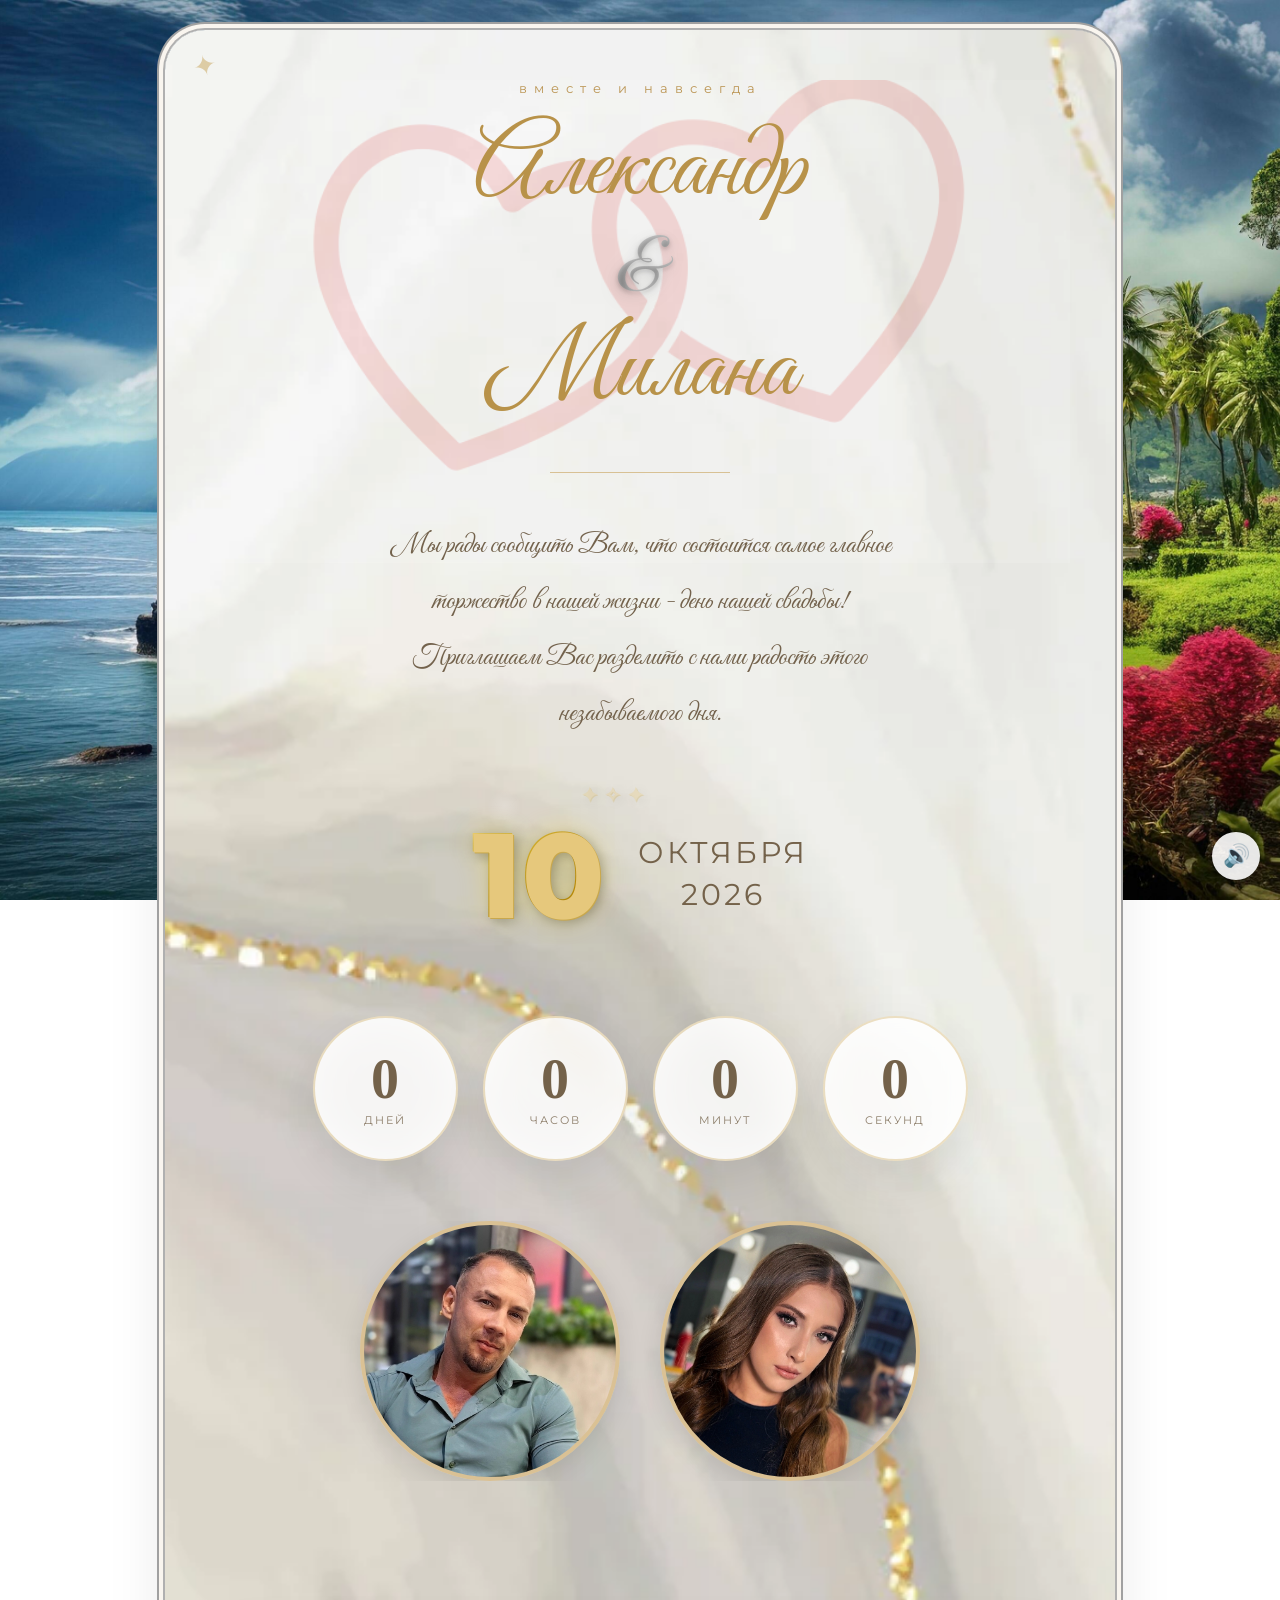
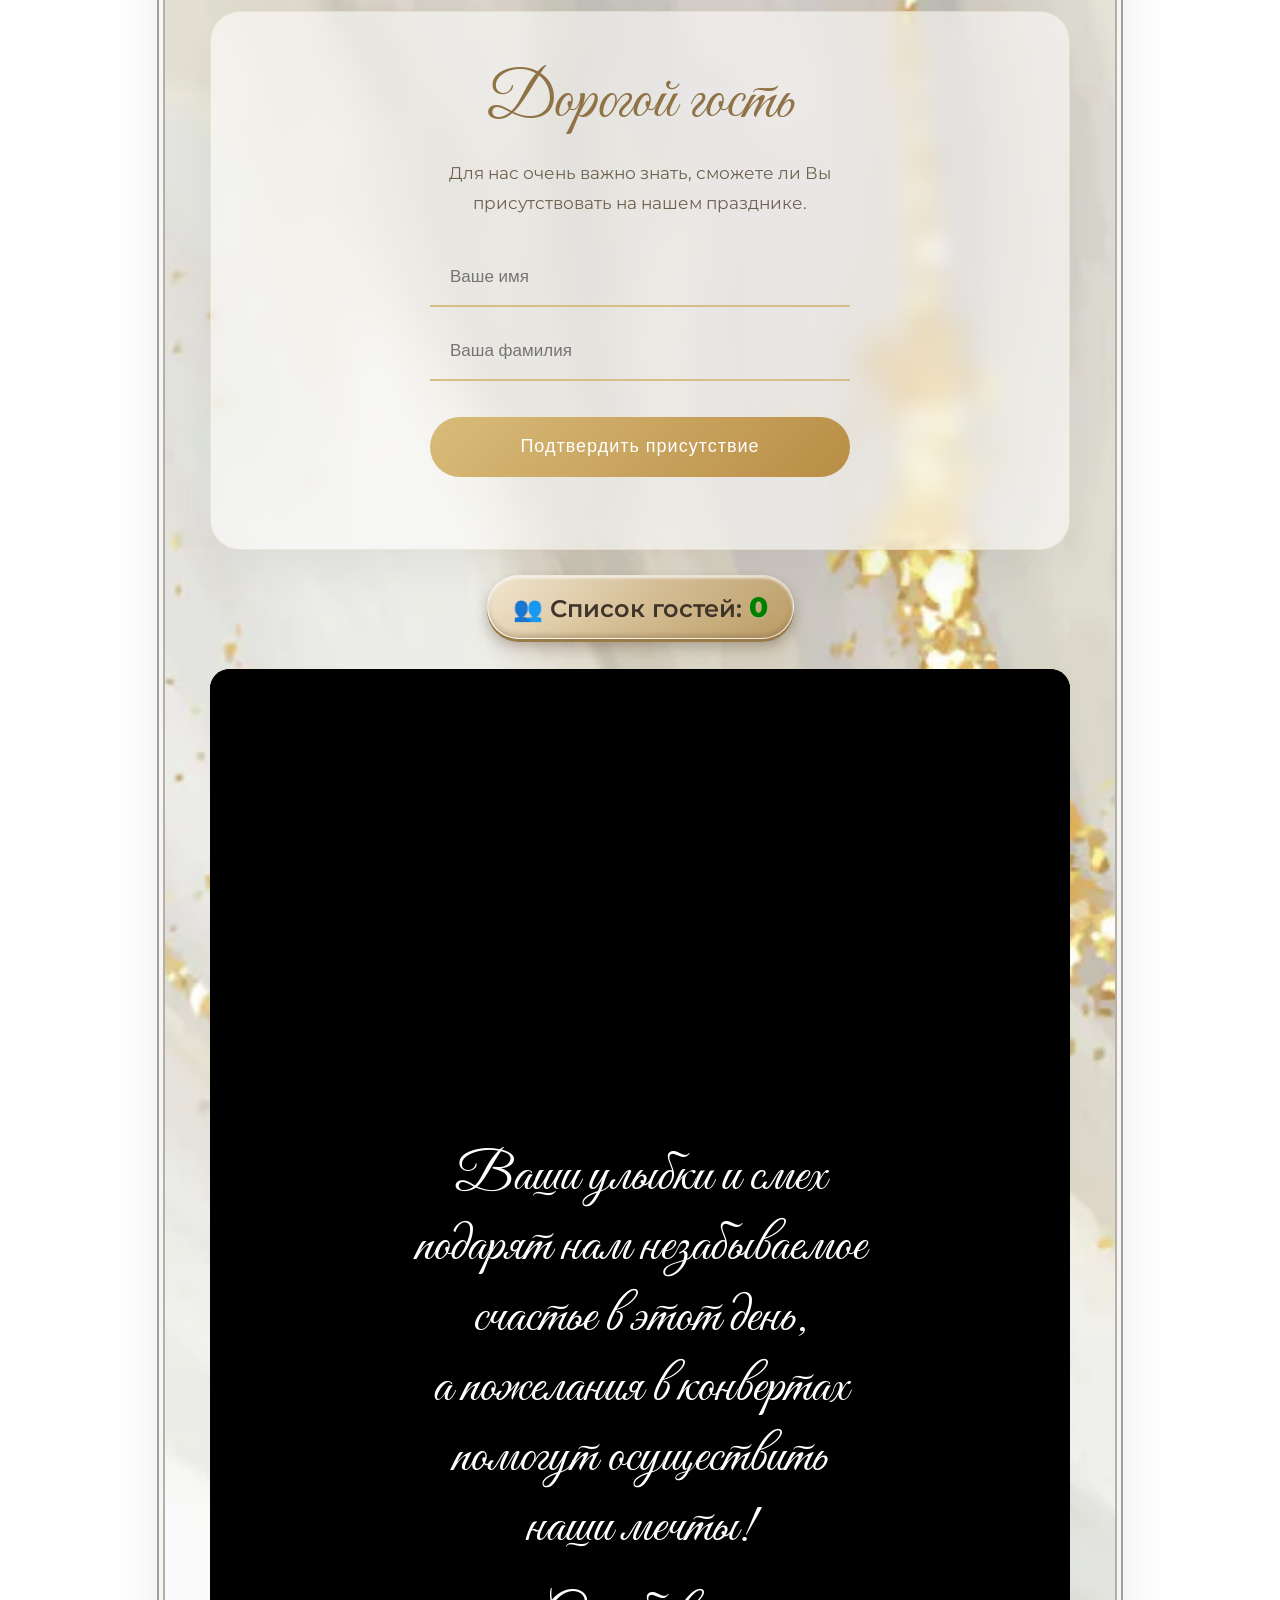
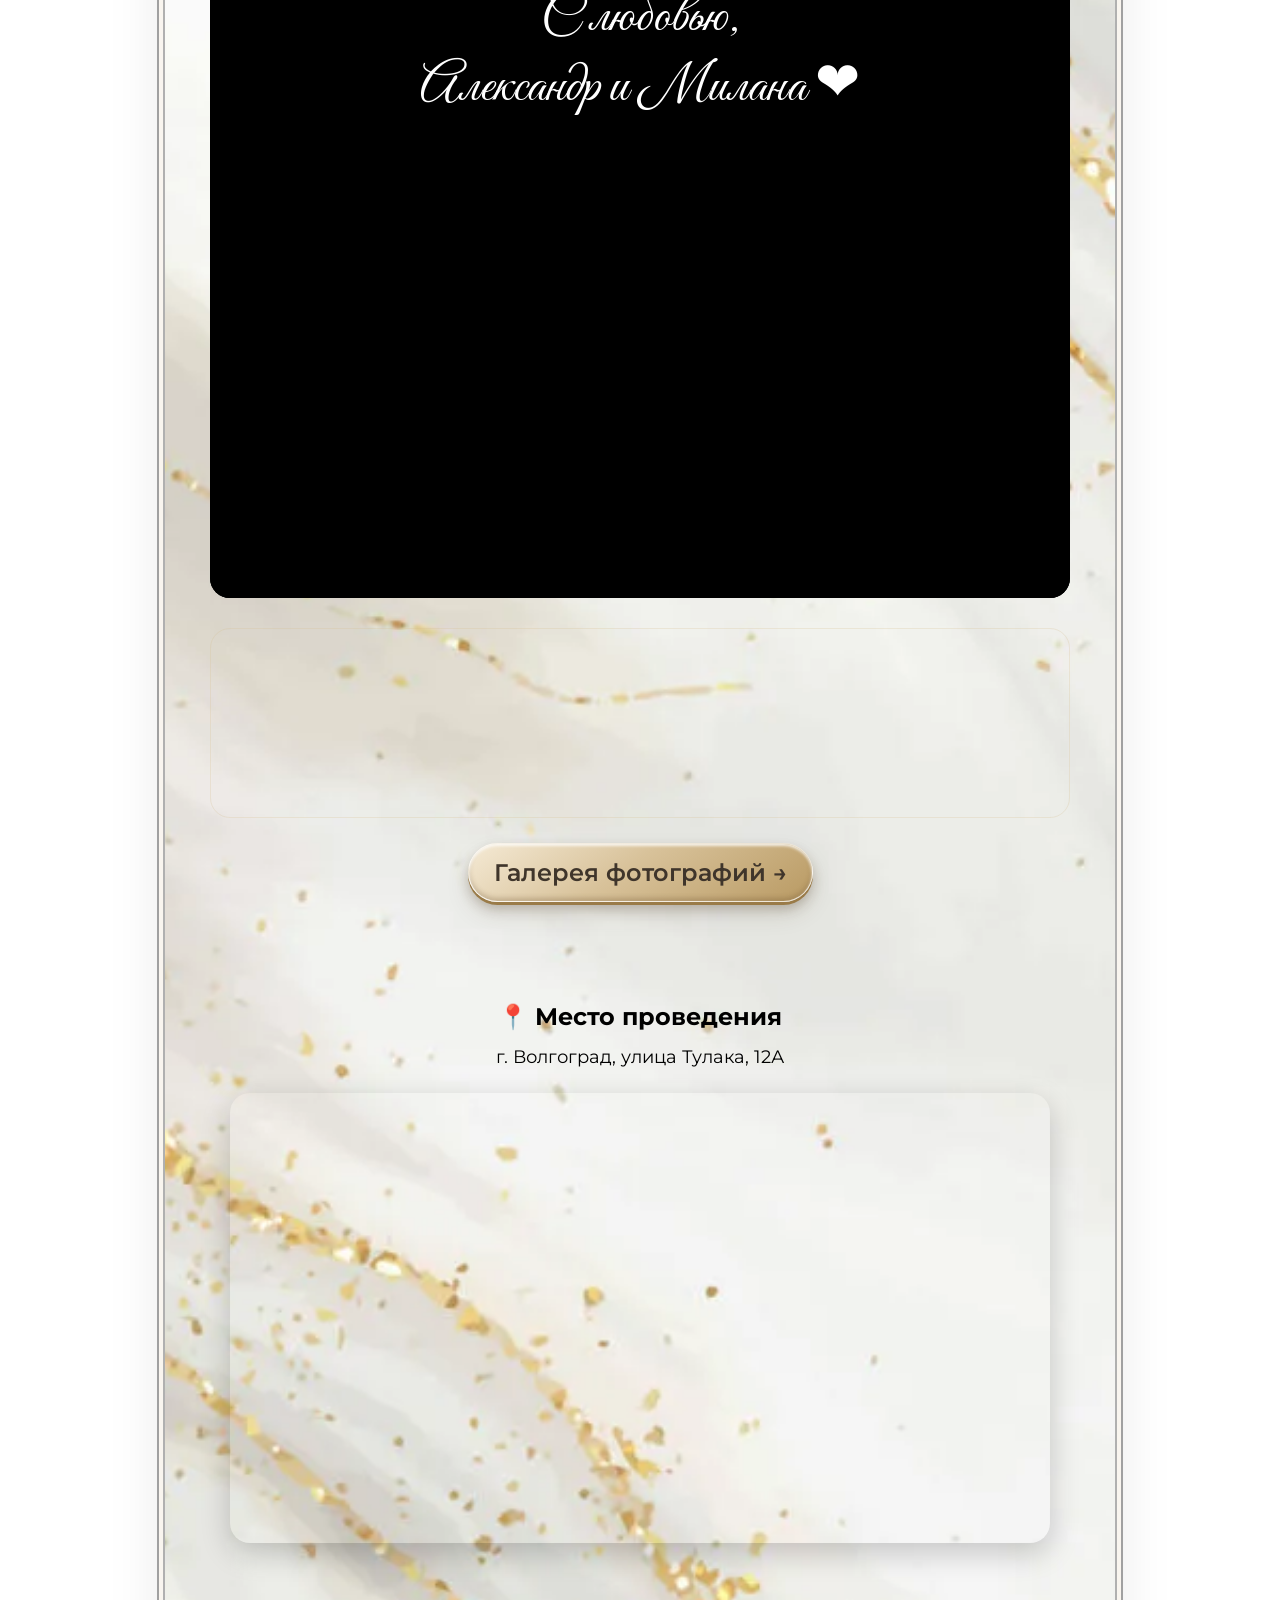
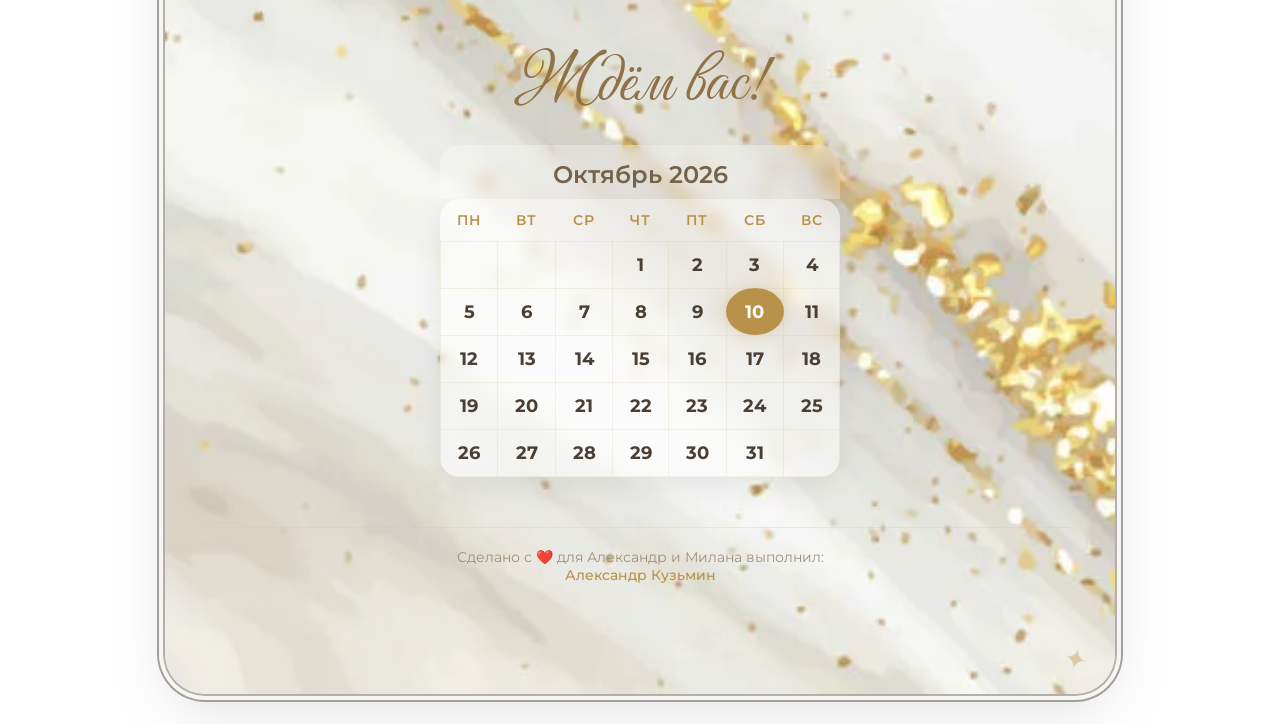
==== commit 0c3ce0b9: "обновление" ====
--- a/HTML/index.html
+++ b/HTML/index.html
@@ -85,7 +85,7 @@
     <!-- ===== СЧЁТЧИК ГОСТЕЙ ===== -->
     <div class="guest-dropdown">
 
-        <div class="guest-count" id="guestCountBlock">
+        <div class="gold-button guest-count" id="guestCountBlock">
             👥 Список гостей: <span id="guestCount">0</span>
         </div>
 
@@ -123,7 +123,7 @@
                 controlsList="nodownload noplaybackrate"
                 disablePictureInPicture
         >
-            <source src="video.mp4" type="video/mp4">
+            <source src="video2.mp4" type="video/mp4">
         </video>
 
         <div class="venue-overlay"></div>
@@ -158,7 +158,7 @@
 
     <!-- ===== КНОПКА ГАЛЕРЕИ ===== -->
 
-    <a href="gallery.html" class="gallery-link">
+    <a href="gallery.html" class="gold-button">
         Галерея фотографий →
     </a>
 
--- a/HTML/style.css
+++ b/HTML/style.css
@@ -322,36 +322,124 @@
    КНОПКА «СПИСОК ГОСТЕЙ»
    ============================================================ */
 
-.guest-count { margin: 25px auto 0; padding: 14px 25px; background: linear-gradient( 145deg, #f5ead5 0%, #d8c29a 45%, #b99a63 100% ); border-radius: 40px; border: 1px solid rgba(255,255,255,0.7); display: block; width: fit-content; cursor: pointer; font-size: 24px; color: #3f352b; text-align: center; /* ОБЪЁМ */ box-shadow: inset 0 2px 3px rgba(255,255,255,0.8), inset 0 -3px 5px rgba(90,65,30,0.25), 0 3px 0 #9a7b48, 0 7px 12px rgba(70,50,25,0.25), 0 12px 25px rgba(70,50,25,0.12); /* Лёгкое оживление */ animation: guestPulse 2.8s ease-in-out infinite; transition: transform 0.2s ease, box-shadow 0.2s ease, background 0.2s ease; } .guest-count:hover { background: linear-gradient( 145deg, #fff3dc 0%, #e2cca3 45%, #c2a46d 100% ); transform: translateY(-2px); box-shadow: inset 0 2px 4px rgba(255,255,255,0.9), inset 0 -3px 5px rgba(90,65,30,0.2), 0 4px 0 #9a7b48, 0 9px 18px rgba(70,50,25,0.3), 0 15px 30px rgba(70,50,25,0.15); } .guest-count:active { transform: translateY(3px); box-shadow: inset 0 3px 6px rgba(70,50,25,0.25), 0 1px 0 #9a7b48, 0 3px 7px rgba(70,50,25,0.25); } /* Пульсация */ @keyframes guestPulse { 0%, 100% { transform: translateY(0); } 50% { transform: translateY(-2px); } } /* Количество гостей */ .guest-count span { font-weight: 800; color: green; font-size: 28px; text-shadow: 0 1px 1px rgba(255,255,255,0.35); }
+.gold-button {
+    display: block;
+    width: fit-content;
+
+    margin: 25px auto 10px;
+    padding: 14px 25px;
+
+    border-radius: 40px;
+    border: 1px solid rgba(255, 255, 255, 0.7);
+
+    background: linear-gradient(
+            145deg,
+            #f5ead5 0%,
+            #d8c29a 45%,
+            #b99a63 100%
+    );
+
+    color: #3f352b;
+
+    font-family: 'Montserrat', sans-serif;
+    font-size: 24px;
+    font-weight: 600;
+
+    text-align: center;
+    text-decoration: none;
+
+    cursor: pointer;
+
+    box-shadow:
+            inset 0 2px 3px rgba(255,255,255,0.8),
+            inset 0 -3px 5px rgba(90,65,30,0.25),
+            0 3px 0 #9a7b48,
+            0 7px 12px rgba(70,50,25,0.25),
+            0 12px 25px rgba(70,50,25,0.12);
+
+    transition:
+            transform 0.2s ease,
+            box-shadow 0.2s ease,
+            background 0.2s ease;
+}
 
 
 /* ============================================================
    НАВЕДЕНИЕ
    ============================================================ */
 
-.guest-count:hover {
-
-    background: rgba(170, 140, 85, 0.92);
+
+.gold-button:hover {
+    background: linear-gradient(
+            145deg,
+            #fff3dc 0%,
+            #e2cca3 45%,
+            #c2a46d 100%
+    );
+
+    transform: translateY(-2px);
 
     box-shadow:
-            0 10px 30px rgba(80, 55, 25, 0.35),
-            0 0 25px rgba(184, 146, 73, 0.25);
-
-    transform: scale(1.06);
-
-    animation: none;
-}
+            inset 0 2px 4px rgba(255,255,255,0.9),
+            inset 0 -3px 5px rgba(90,65,30,0.2),
+            0 4px 0 #9a7b48,
+            0 9px 18px rgba(70,50,25,0.3),
+            0 15px 30px rgba(70,50,25,0.15);
+}
+
 
 
 /* ============================================================
    НАЖАТИЕ
    ============================================================ */
 
-.guest-count:active {
-    transform: scale(0.96);
-}
-
-
+.gold-button:active {
+    transform: translateY(3px);
+
+    box-shadow:
+            inset 0 3px 6px rgba(70,50,25,0.25),
+            0 1px 0 #9a7b48,
+            0 3px 7px rgba(70,50,25,0.25);
+}
+
+/* ============================================================
+   СПИСОК ГОСТЕЙ
+   ============================================================ */
+
+.guest-count {
+    animation: guestPulse 2.8s ease-in-out infinite;
+}
+
+
+/* Пульсация */
+
+@keyframes guestPulse {
+    0%, 100% {
+        transform: translateY(0);
+    }
+
+    50% {
+        transform: translateY(-2px);
+    }
+}
+
+
+/* ============================================================
+   МОБИЛЬНЫЕ
+   ============================================================ */
+
+@media (max-width: 600px) {
+
+    .gold-button {
+        font-size: 20px;
+        padding: 12px 20px;
+    }
+
+    .guest-count span {
+        font-size: 24px;
+    }
+
+}
 /* ============================================================
    СЧЁТЧИК
    ============================================================ */
@@ -497,44 +585,31 @@
    ============================================================ */
 
 #guestModal .modal-content {
-    position: relative;
-
-    width: 90%;
-    max-width: 500px;
-
+    position: absolute;
+
+    top: 50%;
+    left: 50%;
+
+    transform: translate(-50%, -50%);
+
+    width: min(90%, 500px);
     max-height: 80vh;
 
     margin: 0;
-    padding: 25px;
+    padding: 25px 25px 30px;
 
     background: #fcf9f5;
 
     border-radius: 25px;
 
-    box-shadow: 0 20px 60px rgba(0, 0, 0, 0.3);
+    box-shadow:
+            0 20px 60px rgba(0, 0, 0, 0.25);
+
+    box-sizing: border-box;
 
     overflow: hidden;
 
-    box-sizing: border-box;
-
-    animation: guestModalShow 0.3s ease;
-}
-
-
-/* ============================================================
-   АНИМАЦИЯ
-   ============================================================ */
-
-@keyframes guestModalShow {
-    from {
-        opacity: 0;
-        transform: scale(0.9);
-    }
-
-    to {
-        opacity: 1;
-        transform: scale(1);
-    }
+    animation: modalAppear 0.3s ease;
 }
 
 
@@ -997,27 +1072,7 @@
    МОБИЛЬНЫЕ
    ============================================================ */
 
-@media (max-width: 700px) {
-
-    .venue-text-animated {
-        width: 95%;
-
-        padding: 5px;
-
-        font-size: 28px;
-        line-height: 1.15;
-
-        left: 50%;
-        top: 50%;
-
-        transform: translate(-50%, -50%);
-    }
-
-    .venue-text-animated .venue-signature {
-        margin-top: 12px;
-    }
-
-}
+
 
 
 @media (max-width: 430px) {
@@ -1106,70 +1161,6 @@
 }
 
 
-/* ============================================================
-   КНОПКА ГАЛЕРЕИ
-   ============================================================ */
-
-.gallery-link {
-    display: block;
-
-    width: fit-content;
-
-    margin: 25px auto 10px;
-
-    padding: 13px 30px;
-
-    border-radius: 50px;
-
-    background: rgba(255,255,255,0.55);
-
-    border: 1px solid rgba(215,191,145,0.5);
-
-    box-shadow: 0 8px 25px rgba(0,0,0,0.08);
-
-    color: #8f7347;
-
-    font-family: 'Montserrat', sans-serif;
-
-    font-size: 20px;
-    font-weight: 700;
-
-    text-decoration: none;
-
-    letter-spacing: 0.5px;
-
-    transition:
-            transform 0.3s ease,
-            box-shadow 0.3s ease,
-            background 0.3s ease;
-}
-
-.gallery-link:hover {
-    transform: translateY(-2px);
-
-    background: rgba(255,255,255,0.8);
-
-    box-shadow: 0 10px 30px rgba(0,0,0,0.12);
-}
-
-
-/* ============================================================
-   МОБИЛЬНЫЕ
-   ============================================================ */
-
-@media (max-width: 700px) {
-
-    .photo-swiper {
-        height: 75px;
-    }
-
-    .gallery-link {
-        font-size: 17px;
-        padding: 11px 24px;
-    }
-
-}
-
 @media (max-width: 430px) {
 
     .photo-swiper {
@@ -1182,13 +1173,6 @@
    ФИНАЛЬНЫЙ РАЗМЕР МАЛЕНЬКОЙ ГАЛЕРЕИ НА ГЛАВНОЙ
    ============================================================ */
 
-@media (max-width: 700px) {
-
-    .photo-swiper {
-        height: 75px !important;
-    }
-
-}
 
 @media (max-width: 430px) {
 
@@ -1345,6 +1329,34 @@
    АДАПТИВ (медиа-запросы)
    ============================================================ */
 @media (max-width: 700px) {
+
+        .venue-text-animated {
+            width: 95%;
+
+            padding: 5px;
+
+            font-size: 28px;
+            line-height: 1.15;
+
+            left: 50%;
+            top: 50%;
+
+            transform: translate(-50%, -50%);
+        }
+
+        .venue-text-animated .venue-signature {
+            margin-top: 12px;
+        }
+
+
+        .photo-swiper {
+            height: 75px !important;
+        }
+
+    .gallery-link {
+        font-size: 17px;
+        padding: 11px 24px;
+    }
     body { padding: 15px; }
     .wrapper { padding: 35px 22px 40px; border-radius: 30px; }
     .wrapper::before, .wrapper::after { font-size: 20px; }
@@ -1812,33 +1824,6 @@
 
 /* Само окно */
 
-#guestModal .modal-content {
-    position: absolute;
-
-    top: 50%;
-    left: 50%;
-
-    transform: translate(-50%, -50%);
-
-    width: min(90%, 500px);
-    max-height: 80vh;
-
-    margin: 0;
-    padding: 25px 25px 30px;
-
-    background: #fcf9f5;
-
-    border-radius: 25px;
-
-    box-shadow:
-            0 20px 60px rgba(0, 0, 0, 0.25);
-
-    box-sizing: border-box;
-
-    overflow: hidden;
-
-    animation: modalAppear 0.3s ease;
-}
 
 
 /* Появление */
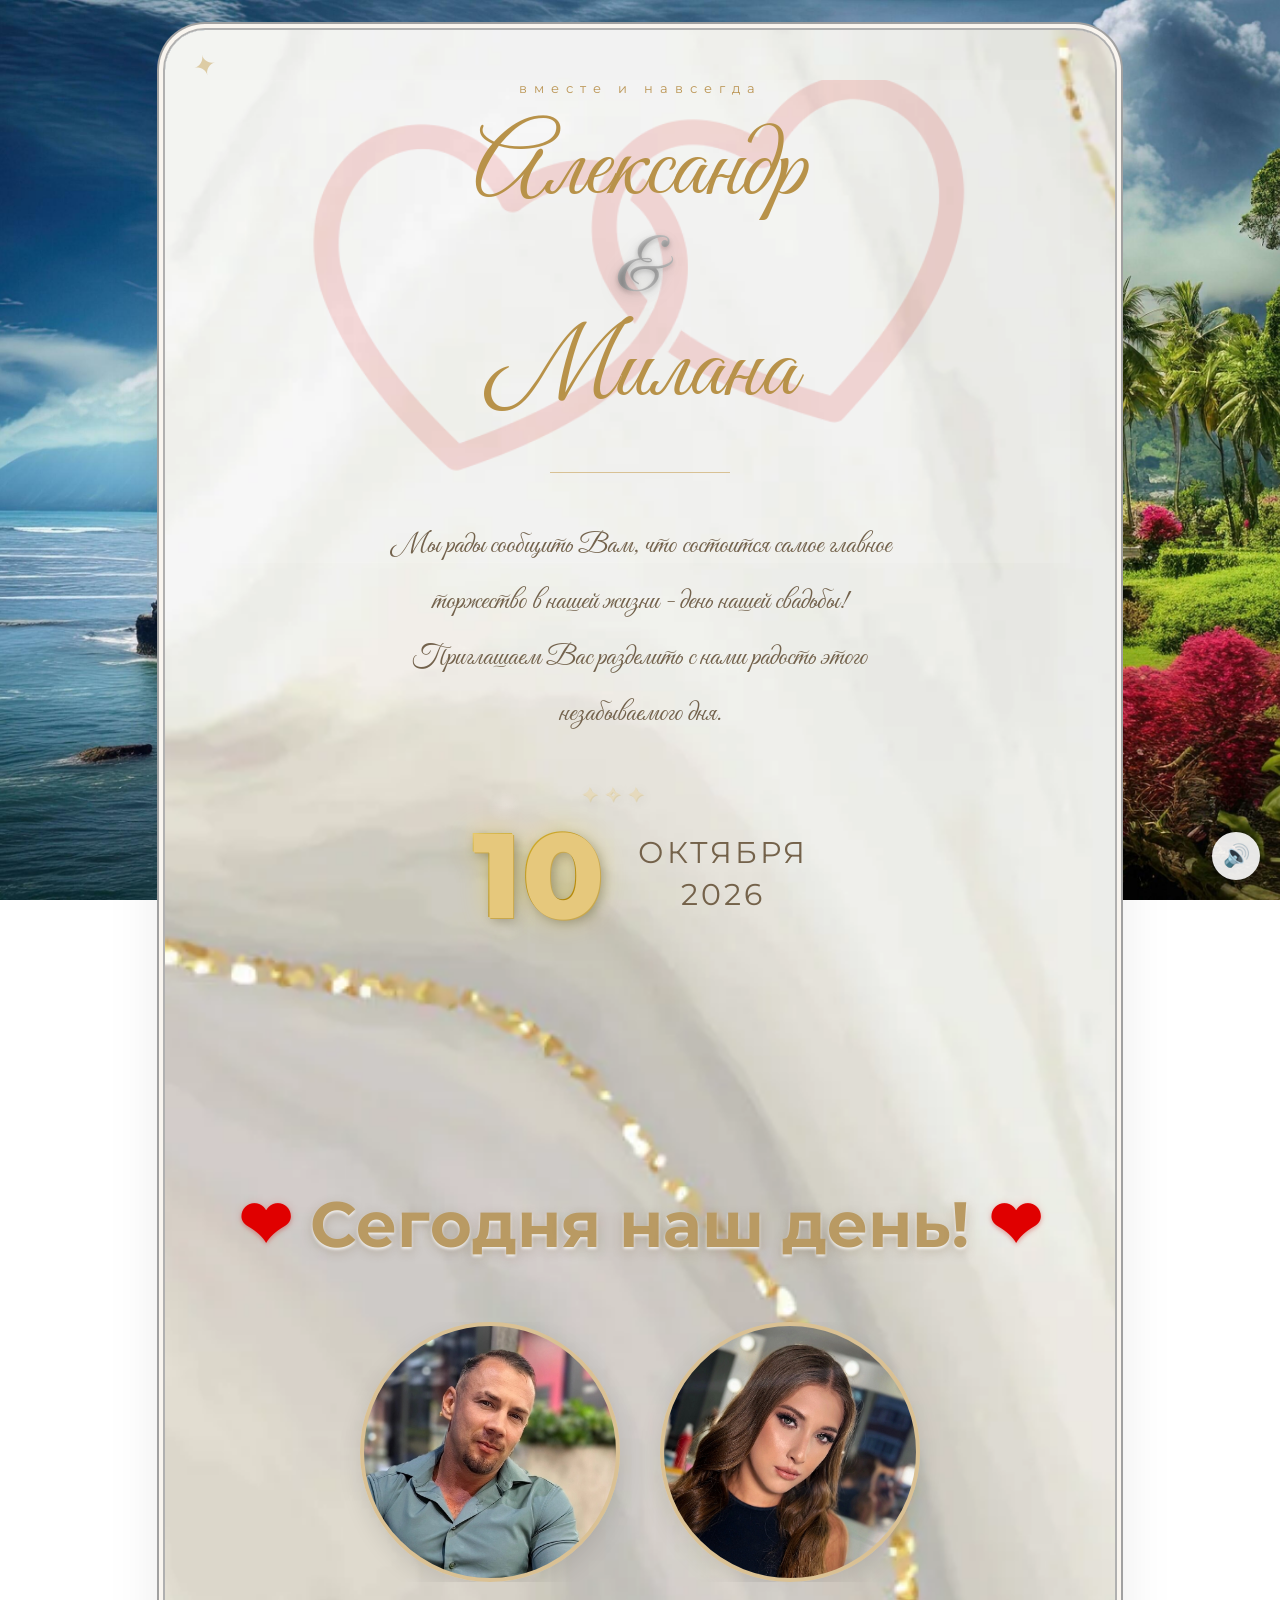
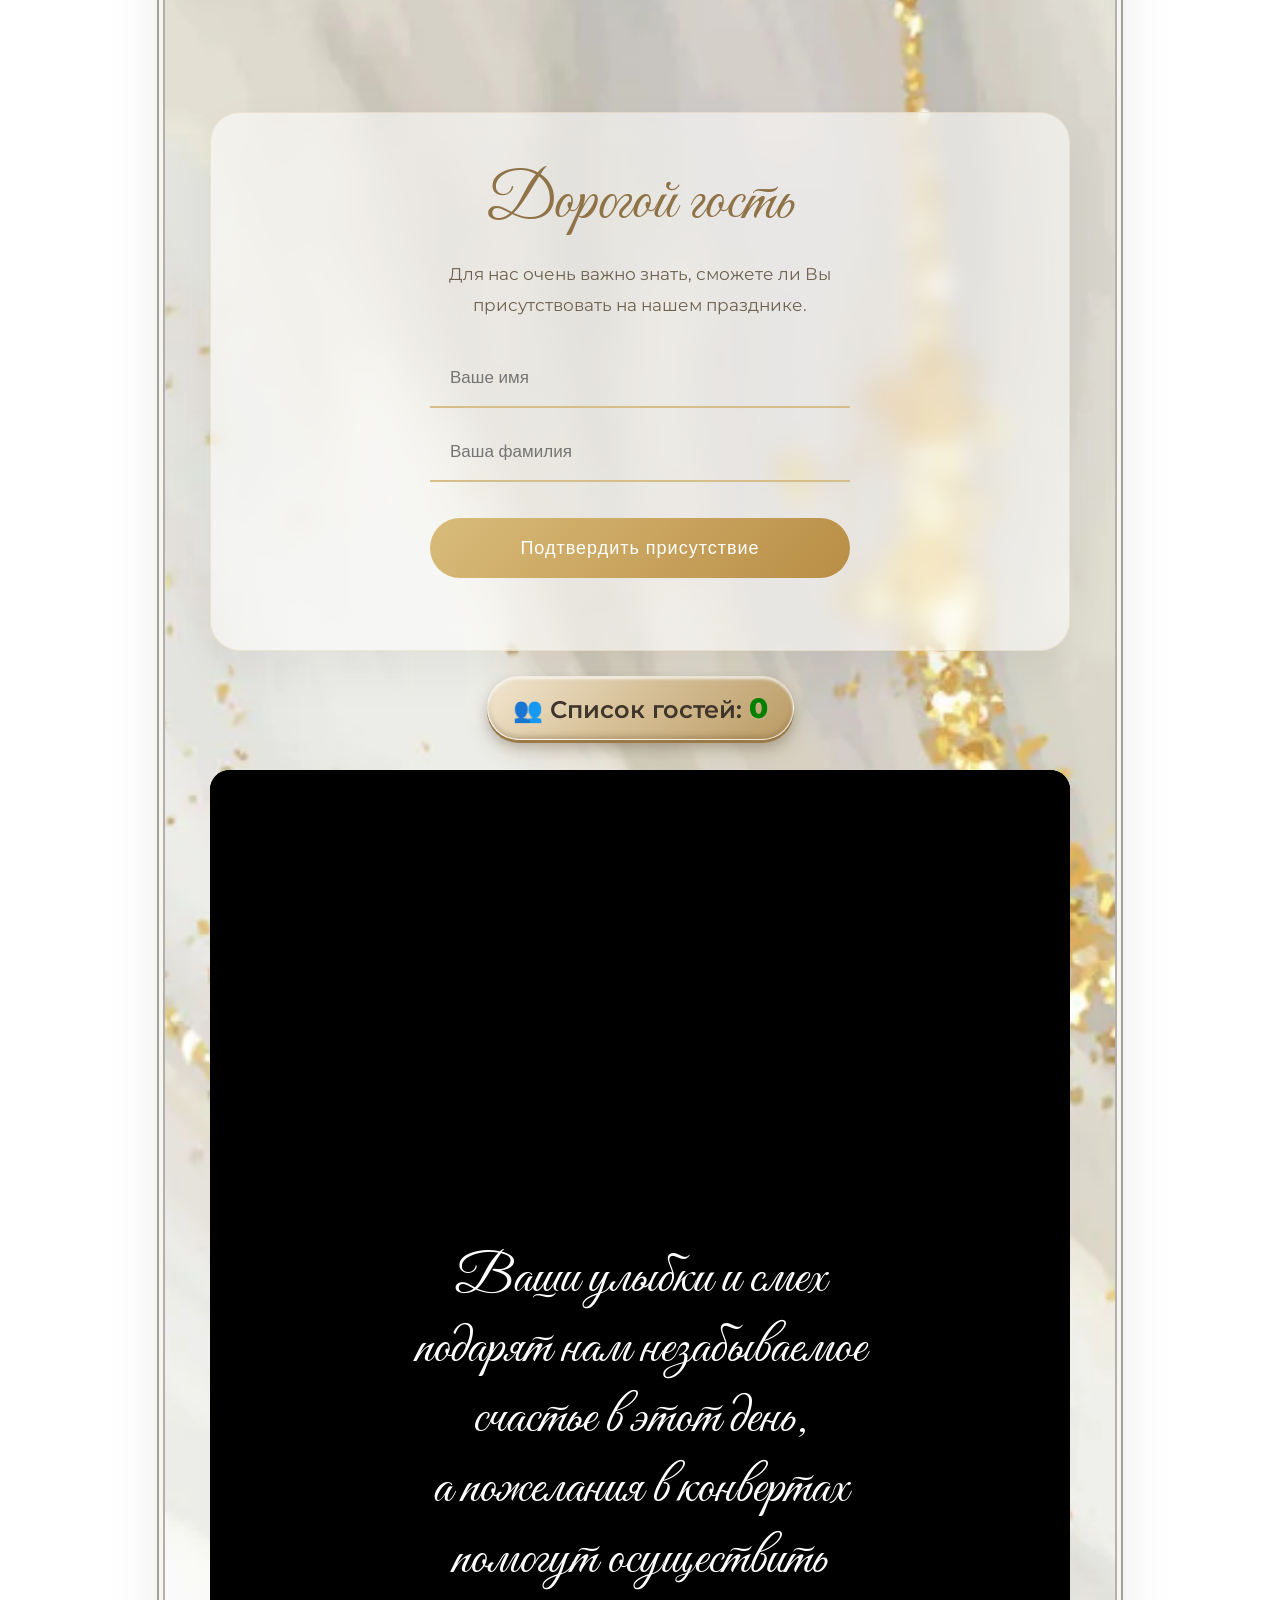
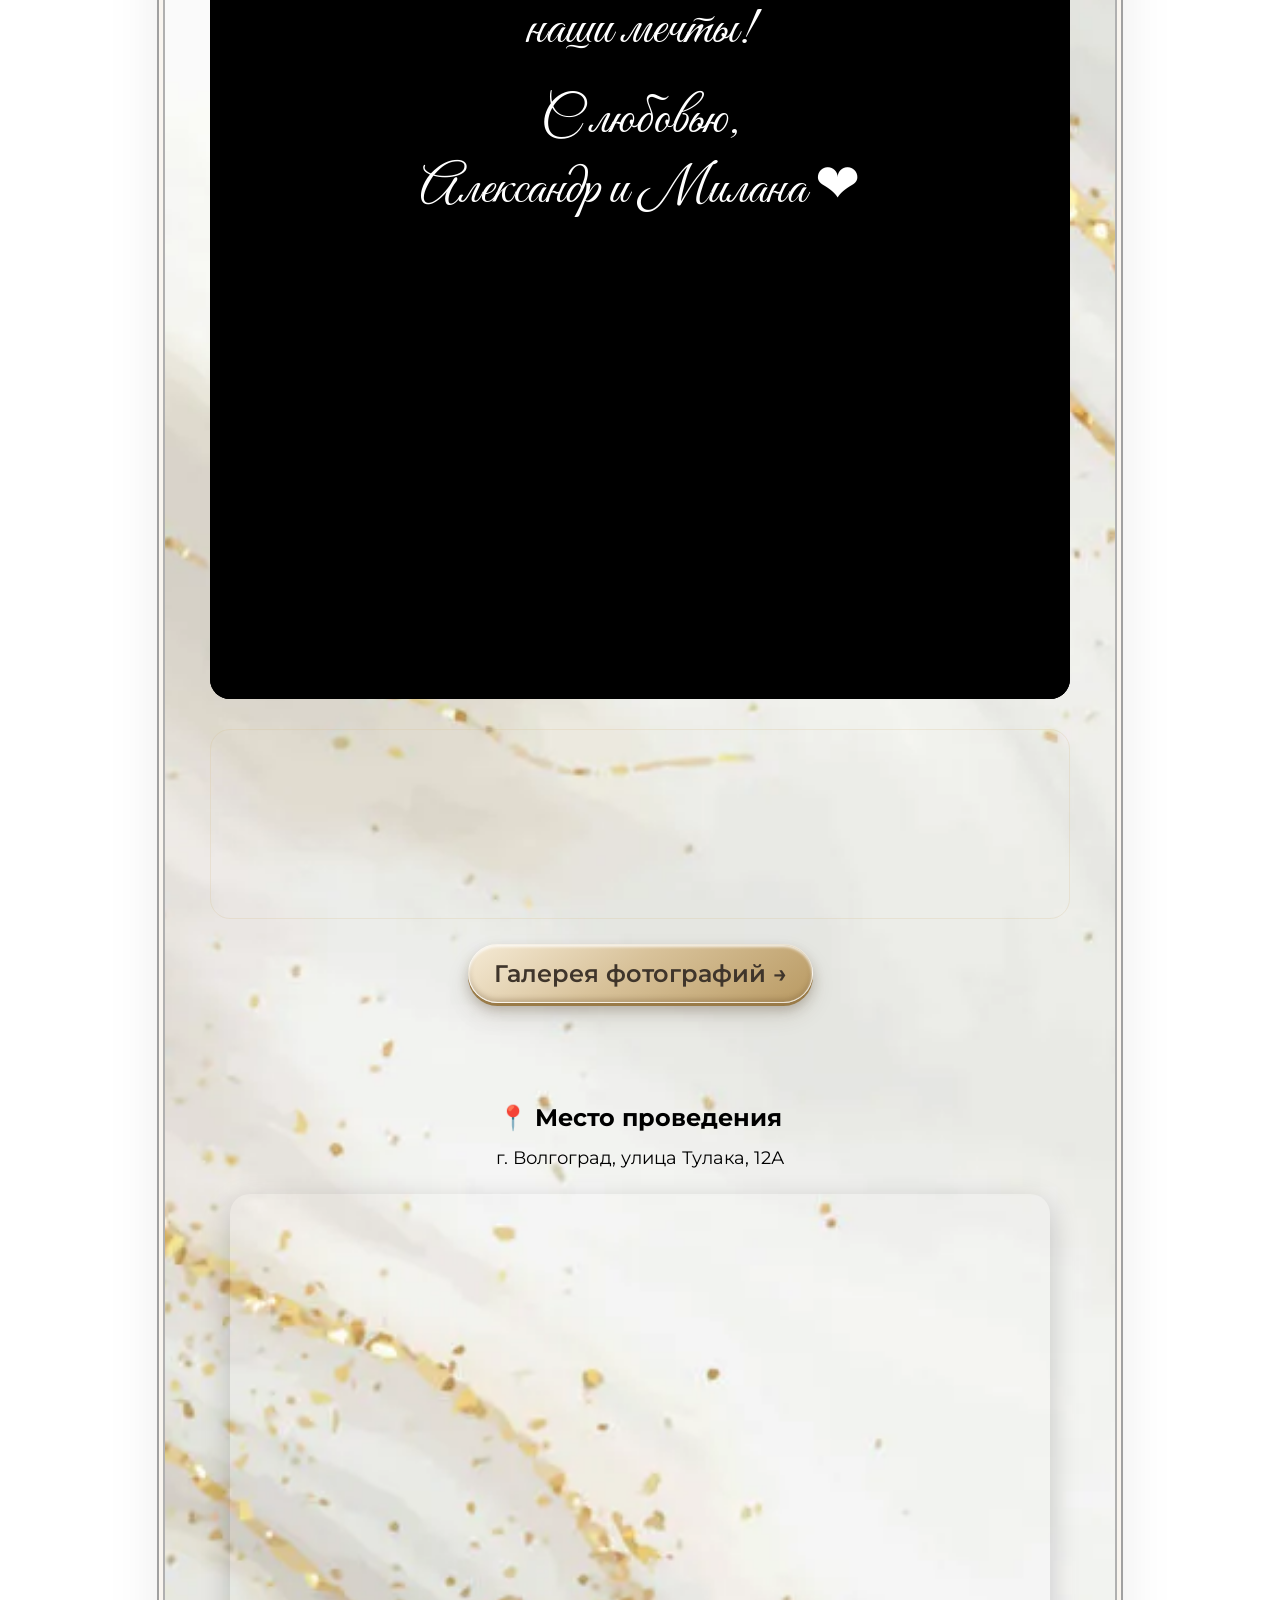
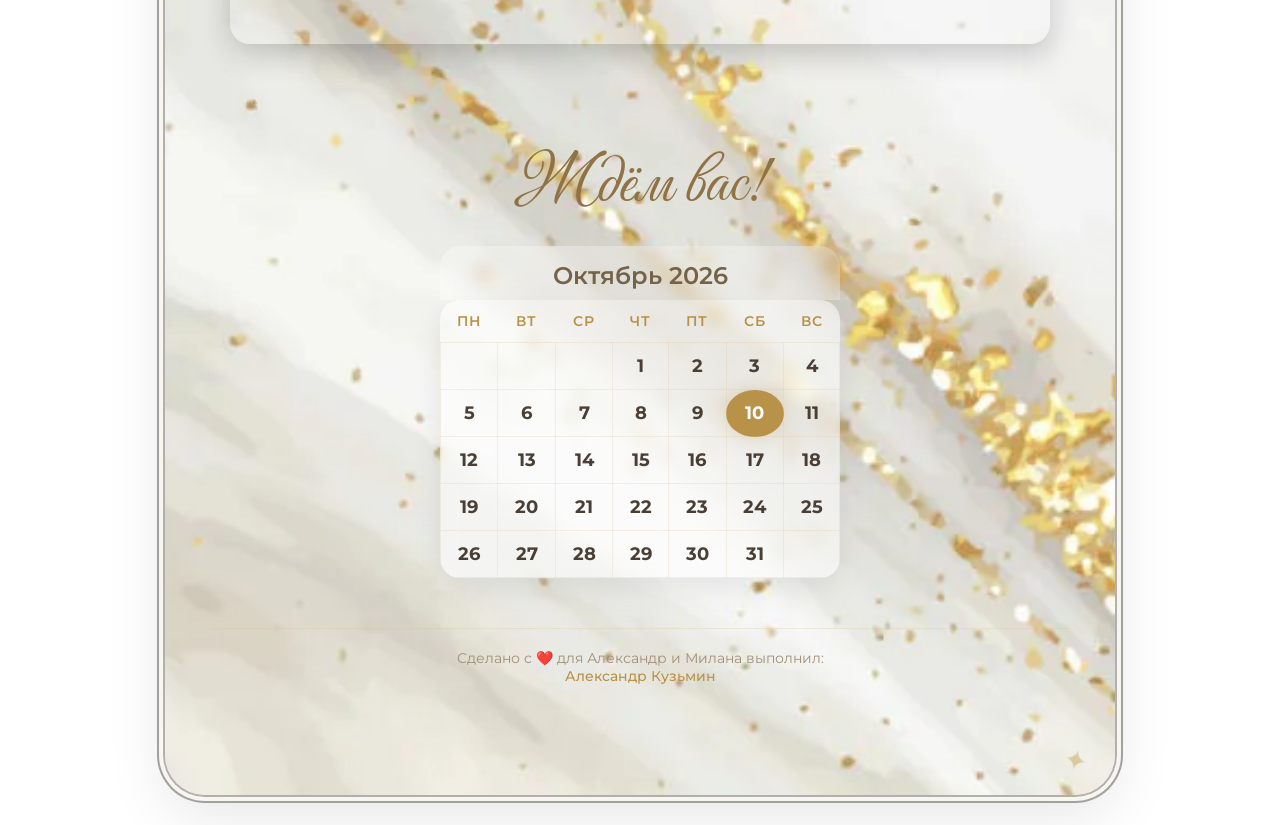
==== commit b0bbcd1d: "обновление" ====
--- a/HTML/index.html
+++ b/HTML/index.html
@@ -8,7 +8,7 @@
     <!-- Подключение Swiper CSS -->
     <link rel="stylesheet" href="https://cdn.jsdelivr.net/npm/swiper@11/swiper-bundle.min.css" />
     <!-- Основные стили -->
-    <link rel="stylesheet" href="style.css?v=8" />
+    <link rel="stylesheet" href="style.css?v=13" />
 </head>
 <body>
 
@@ -36,22 +36,59 @@
 
     <!-- ===== ТАЙМЕР ===== -->
     <section class="timer">
-        <div class="timer-card">
-            <div id="days" class="timer-number"></div>
-            <div class="timer-text">Дней</div>
-        </div>
-        <div class="timer-card">
-            <div id="hours" class="timer-number"></div>
-            <div class="timer-text">Часов</div>
-        </div>
-        <div class="timer-card">
-            <div id="minutes" class="timer-number"></div>
-            <div class="timer-text">Минут</div>
-        </div>
-        <div class="timer-card">
-            <div id="seconds" class="timer-number"></div>
-            <div class="timer-text">Секунд</div>
-        </div>
+
+        <div id="countdownCards" class="countdown-cards">
+
+            <div class="timer-card">
+                <div id="days" class="timer-number"></div>
+                <div class="timer-text">Дней</div>
+            </div>
+
+            <div class="timer-card">
+                <div id="hours" class="timer-number"></div>
+                <div class="timer-text">Часов</div>
+            </div>
+
+            <div class="timer-card">
+                <div id="minutes" class="timer-number"></div>
+                <div class="timer-text">Минут</div>
+            </div>
+
+            <div class="timer-card">
+                <div id="seconds" class="timer-number"></div>
+                <div class="timer-text">Секунд</div>
+            </div>
+
+        </div>
+
+        <div id="weddingDayMessage" class="wedding-day-message">
+
+            <div class="wedding-wave-text">
+                <span>❤</span>
+                <span>&nbsp;</span>
+                <span>С</span>
+                <span>е</span>
+                <span>г</span>
+                <span>о</span>
+                <span>д</span>
+                <span>н</span>
+                <span>я</span>
+                <span>&nbsp;</span>
+                <span>н</span>
+                <span>а</span>
+                <span>ш</span>
+                <span>&nbsp;</span>
+                <span>д</span>
+                <span>е</span>
+                <span>н</span>
+                <span>ь</span>
+                <span>!</span>
+                <span>&nbsp;</span>
+                <span>❤</span>
+            </div>
+
+        </div>
+
     </section>
 
     <!-- ===== ФОТО ЖЕНИХА И НЕВЕСТЫ ===== -->
--- a/HTML/style.css
+++ b/HTML/style.css
@@ -2003,4 +2003,360 @@
         right: 14px;
         font-size: 30px;
     }
+}
+/* ============================================================
+   ТАЙМЕР — ЗАВЕРШЕНИЕ И СВАДЕБНАЯ ВОЛНА
+   ============================================================ */
+
+
+/* ============================================================
+   КАРТОЧКИ ТАЙМЕРА
+   ============================================================ */
+
+.countdown-cards {
+    display: flex;
+    justify-content: center;
+    align-items: center;
+    flex-wrap: nowrap;
+    gap: 25px;
+    width: 100%;
+
+    opacity: 1;
+    transform: scale(1);
+
+    transition:
+            opacity 0.8s ease,
+            transform 0.8s ease;
+}
+
+.countdown-cards.finished {
+    opacity: 0;
+    transform: scale(0.85);
+    pointer-events: none;
+}
+
+
+/* ============================================================
+   СООБЩЕНИЕ ПОСЛЕ ОКОНЧАНИЯ ТАЙМЕРА
+   ============================================================ */
+
+.wedding-day-message {
+    visibility: hidden;
+
+    display: flex;
+
+    width: 100%;
+
+    margin: 0;
+    padding: 0;
+
+    flex-direction: column;
+    align-items: center;
+    justify-content: center;
+
+    text-align: center;
+
+    opacity: 0;
+    transform: none;
+
+    overflow: visible;
+
+    transition:
+            opacity 1s ease,
+            visibility 0s linear 1s;
+}
+
+.wedding-day-message.visible {
+    visibility: visible;
+
+    opacity: 1;
+    transform: none;
+
+    transition:
+            opacity 1s ease,
+            transform 1s ease;
+}
+
+
+/* ============================================================
+   ОСНОВНОЙ ТЕКСТ
+   ============================================================ */
+
+.wedding-wave-text {
+    display: flex;
+
+    align-items: center;
+    justify-content: center;
+
+    flex-wrap: nowrap;
+
+    width: 100%;
+
+    margin: 0;
+    padding: 0;
+
+    white-space: nowrap;
+
+    font-family: 'Montserrat', sans-serif;
+    font-size: clamp(30px, 5.5vw, 64px);
+    font-weight: 700;
+
+    line-height: 1.2;
+
+    color: #b99a63;
+
+    text-shadow:
+            0 2px 3px rgba(255,255,255,0.8),
+            0 4px 12px rgba(100,70,30,0.25);
+}
+
+
+/* ============================================================
+   КАЖДЫЙ СИМВОЛ
+   ============================================================ */
+
+.wedding-wave-text span {
+    display: inline-block;
+
+    flex-shrink: 0;
+
+    color: #b99a63;
+
+    -webkit-text-fill-color: #b99a63;
+
+    transform: translateY(0);
+
+    animation:
+            weddingWave
+            2.4s
+            ease-in-out
+            infinite;
+}
+
+
+/* ============================================================
+   СЕРДЦА
+   ============================================================ */
+
+.wedding-wave-text span:first-child,
+.wedding-wave-text span:last-child {
+
+    color: #e00000 !important;
+
+    -webkit-text-fill-color: #e00000 !important;
+
+    text-shadow:
+            0 2px 4px rgba(180,0,0,0.25),
+            0 0 10px rgba(255,0,0,0.15);
+}
+
+
+/* ============================================================
+   ВОЛНА
+   ============================================================ */
+
+@keyframes weddingWave {
+
+    0% {
+        transform: translateY(0);
+    }
+
+    25% {
+        transform: translateY(-10px);
+    }
+
+    50% {
+        transform: translateY(0);
+    }
+
+    75% {
+        transform: translateY(8px);
+    }
+
+    100% {
+        transform: translateY(0);
+    }
+}
+
+
+/* ============================================================
+   ЗАДЕРЖКА КАЖДОГО СИМВОЛА
+   ============================================================ */
+
+.wedding-wave-text span:nth-child(1)  { animation-delay: 0s; }
+.wedding-wave-text span:nth-child(2)  { animation-delay: 0.06s; }
+.wedding-wave-text span:nth-child(3)  { animation-delay: 0.12s; }
+.wedding-wave-text span:nth-child(4)  { animation-delay: 0.18s; }
+.wedding-wave-text span:nth-child(5)  { animation-delay: 0.24s; }
+.wedding-wave-text span:nth-child(6)  { animation-delay: 0.30s; }
+.wedding-wave-text span:nth-child(7)  { animation-delay: 0.36s; }
+.wedding-wave-text span:nth-child(8)  { animation-delay: 0.42s; }
+.wedding-wave-text span:nth-child(9)  { animation-delay: 0.48s; }
+.wedding-wave-text span:nth-child(10) { animation-delay: 0.54s; }
+.wedding-wave-text span:nth-child(11) { animation-delay: 0.60s; }
+.wedding-wave-text span:nth-child(12) { animation-delay: 0.66s; }
+.wedding-wave-text span:nth-child(13) { animation-delay: 0.72s; }
+.wedding-wave-text span:nth-child(14) { animation-delay: 0.78s; }
+.wedding-wave-text span:nth-child(15) { animation-delay: 0.84s; }
+.wedding-wave-text span:nth-child(16) { animation-delay: 0.90s; }
+.wedding-wave-text span:nth-child(17) { animation-delay: 0.96s; }
+.wedding-wave-text span:nth-child(18) { animation-delay: 1.02s; }
+.wedding-wave-text span:nth-child(19) { animation-delay: 1.08s; }
+.wedding-wave-text span:nth-child(20) { animation-delay: 1.14s; }
+.wedding-wave-text span:nth-child(21) { animation-delay: 1.20s; }
+
+
+/* ============================================================
+   МОБИЛЬНЫЕ
+   ПК ЭТИ ПРАВИЛА НЕ ЗАТРАГИВАЮТ
+   ============================================================ */
+
+@media (max-width: 600px) {
+
+    /* Карточки после окончания таймера */
+
+    .countdown-cards.finished {
+        display: none !important;
+    }
+
+
+    /* Сообщение */
+
+    .timer .wedding-day-message.visible {
+        display: flex !important;
+
+        visibility: visible !important;
+
+        width: 100% !important;
+
+        align-items: center !important;
+        justify-content: center !important;
+
+        margin: 0 !important;
+        padding: 0 !important;
+
+        text-align: center !important;
+
+        opacity: 1 !important;
+        transform: none !important;
+
+        overflow: visible !important;
+    }
+
+
+    /* Текст */
+
+    .timer .wedding-day-message.visible .wedding-wave-text {
+
+        display: flex !important;
+
+        align-items: center !important;
+        justify-content: center !important;
+
+        flex-wrap: nowrap !important;
+
+        width: 100% !important;
+
+        margin: 0 !important;
+        padding: 0 5px !important;
+
+        white-space: nowrap !important;
+
+        font-family: 'Montserrat', sans-serif !important;
+
+        font-size: clamp(24px, 7vw, 38px) !important;
+
+        font-weight: 700 !important;
+
+        line-height: 1.2 !important;
+
+        color: #b99a63 !important;
+
+        -webkit-text-fill-color: #b99a63 !important;
+
+        text-shadow:
+                0 2px 3px rgba(255,255,255,0.8),
+                0 4px 12px rgba(100,70,30,0.25) !important;
+    }
+
+
+    /* Буквы */
+
+    .timer .wedding-day-message.visible .wedding-wave-text span {
+
+        display: inline-block !important;
+
+        flex-shrink: 0 !important;
+
+        margin: 0 !important;
+        padding: 0 !important;
+
+        font-family: 'Montserrat', sans-serif !important;
+
+        font-size: inherit !important;
+
+        font-weight: 700 !important;
+
+        line-height: inherit !important;
+
+        color: #b99a63 !important;
+
+        -webkit-text-fill-color: #b99a63 !important;
+
+        animation:
+                weddingWave
+                2.4s
+                ease-in-out
+                infinite !important;
+    }
+
+
+    /* Сердца */
+
+    .timer .wedding-day-message.visible .wedding-wave-text span:first-child,
+    .timer .wedding-day-message.visible .wedding-wave-text span:last-child {
+
+        color: #e00000 !important;
+
+        -webkit-text-fill-color: #e00000 !important;
+    }
+}
+
+/* ============================================================
+   МОБИЛЬНАЯ РАСКЛАДКА ТАЙМЕРА
+   ============================================================ */
+
+@media (max-width: 600px) {
+
+    .timer {
+        display: flex !important;
+
+        flex-wrap: wrap !important;
+
+        justify-content: center !important;
+        align-items: center !important;
+
+        width: 100% !important;
+    }
+
+    .countdown-cards {
+        flex: 0 0 100% !important;
+
+        width: 100% !important;
+
+        display: flex !important;
+
+        justify-content: center !important;
+        align-items: center !important;
+
+        flex-wrap: nowrap !important;
+
+        margin: 0 auto !important;
+    }
+
+    .wedding-day-message {
+        flex: 0 0 100% !important;
+
+        width: 100% !important;
+    }
 }
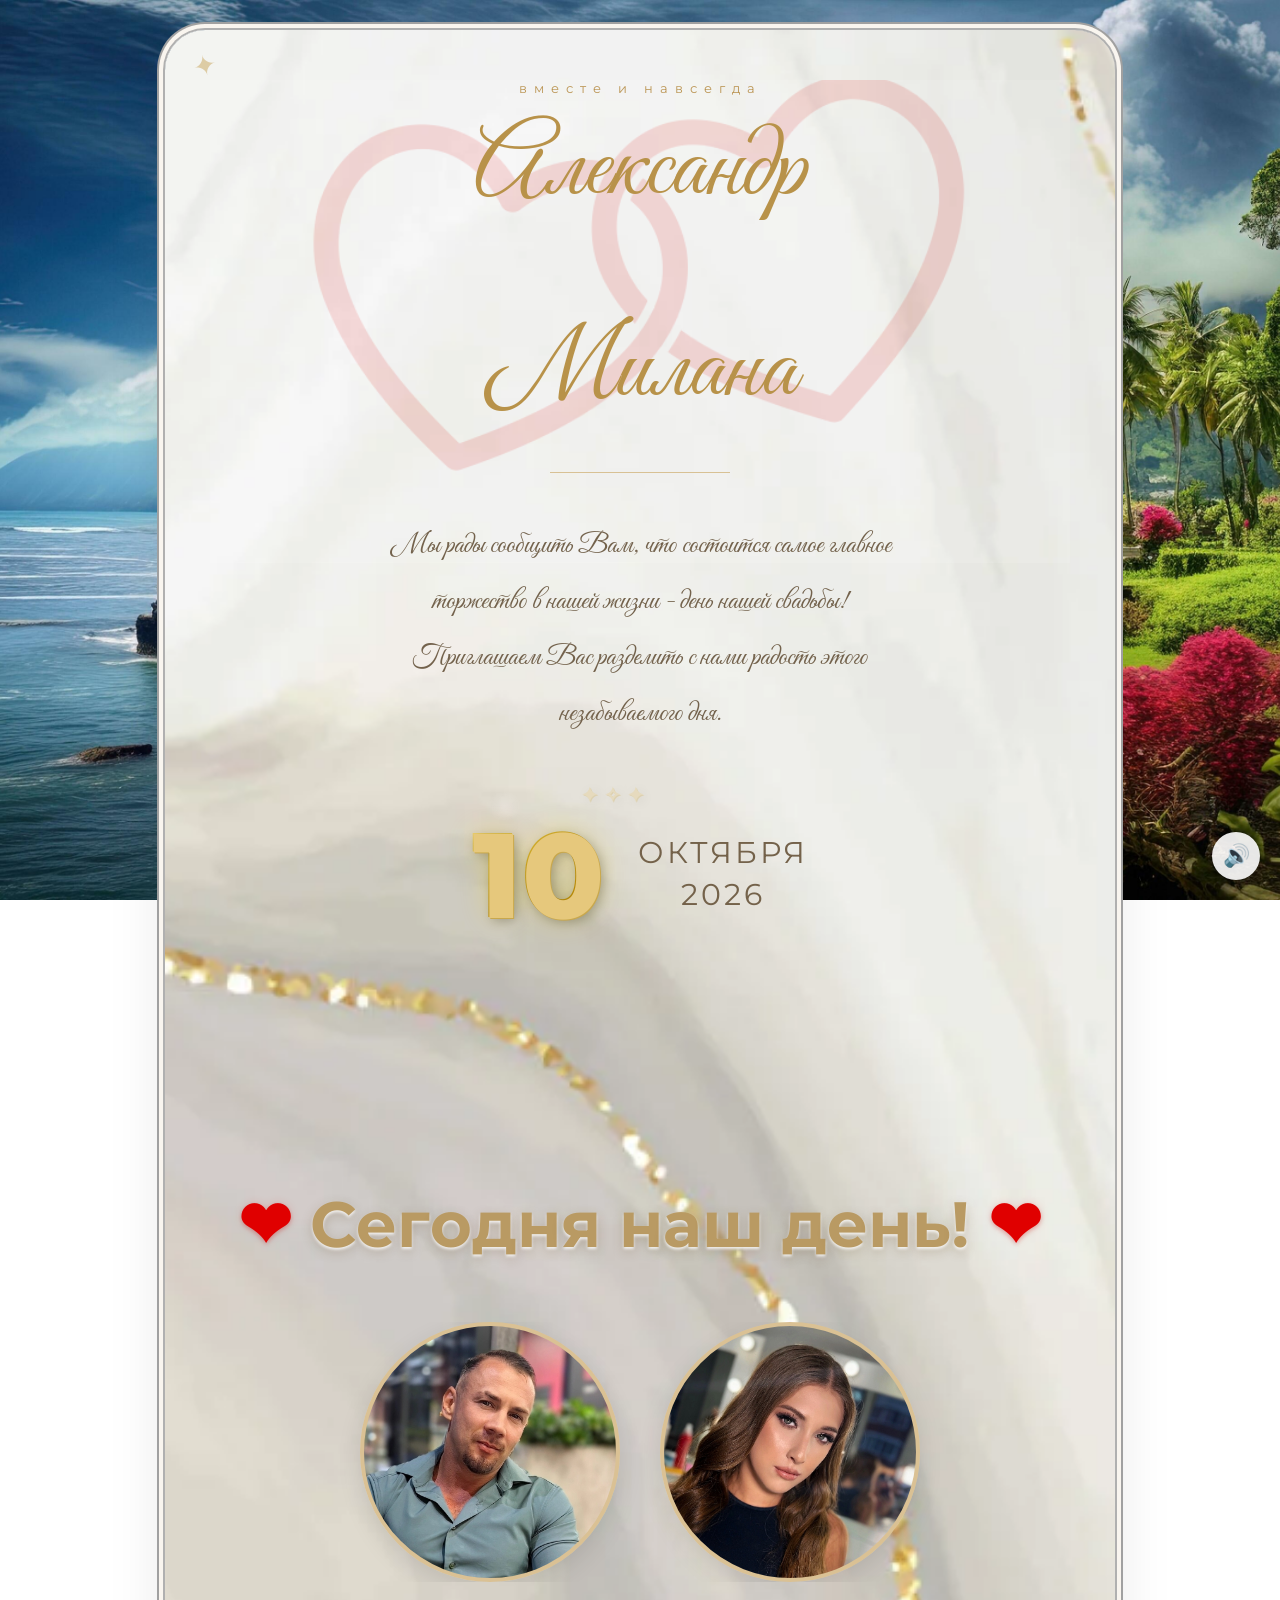
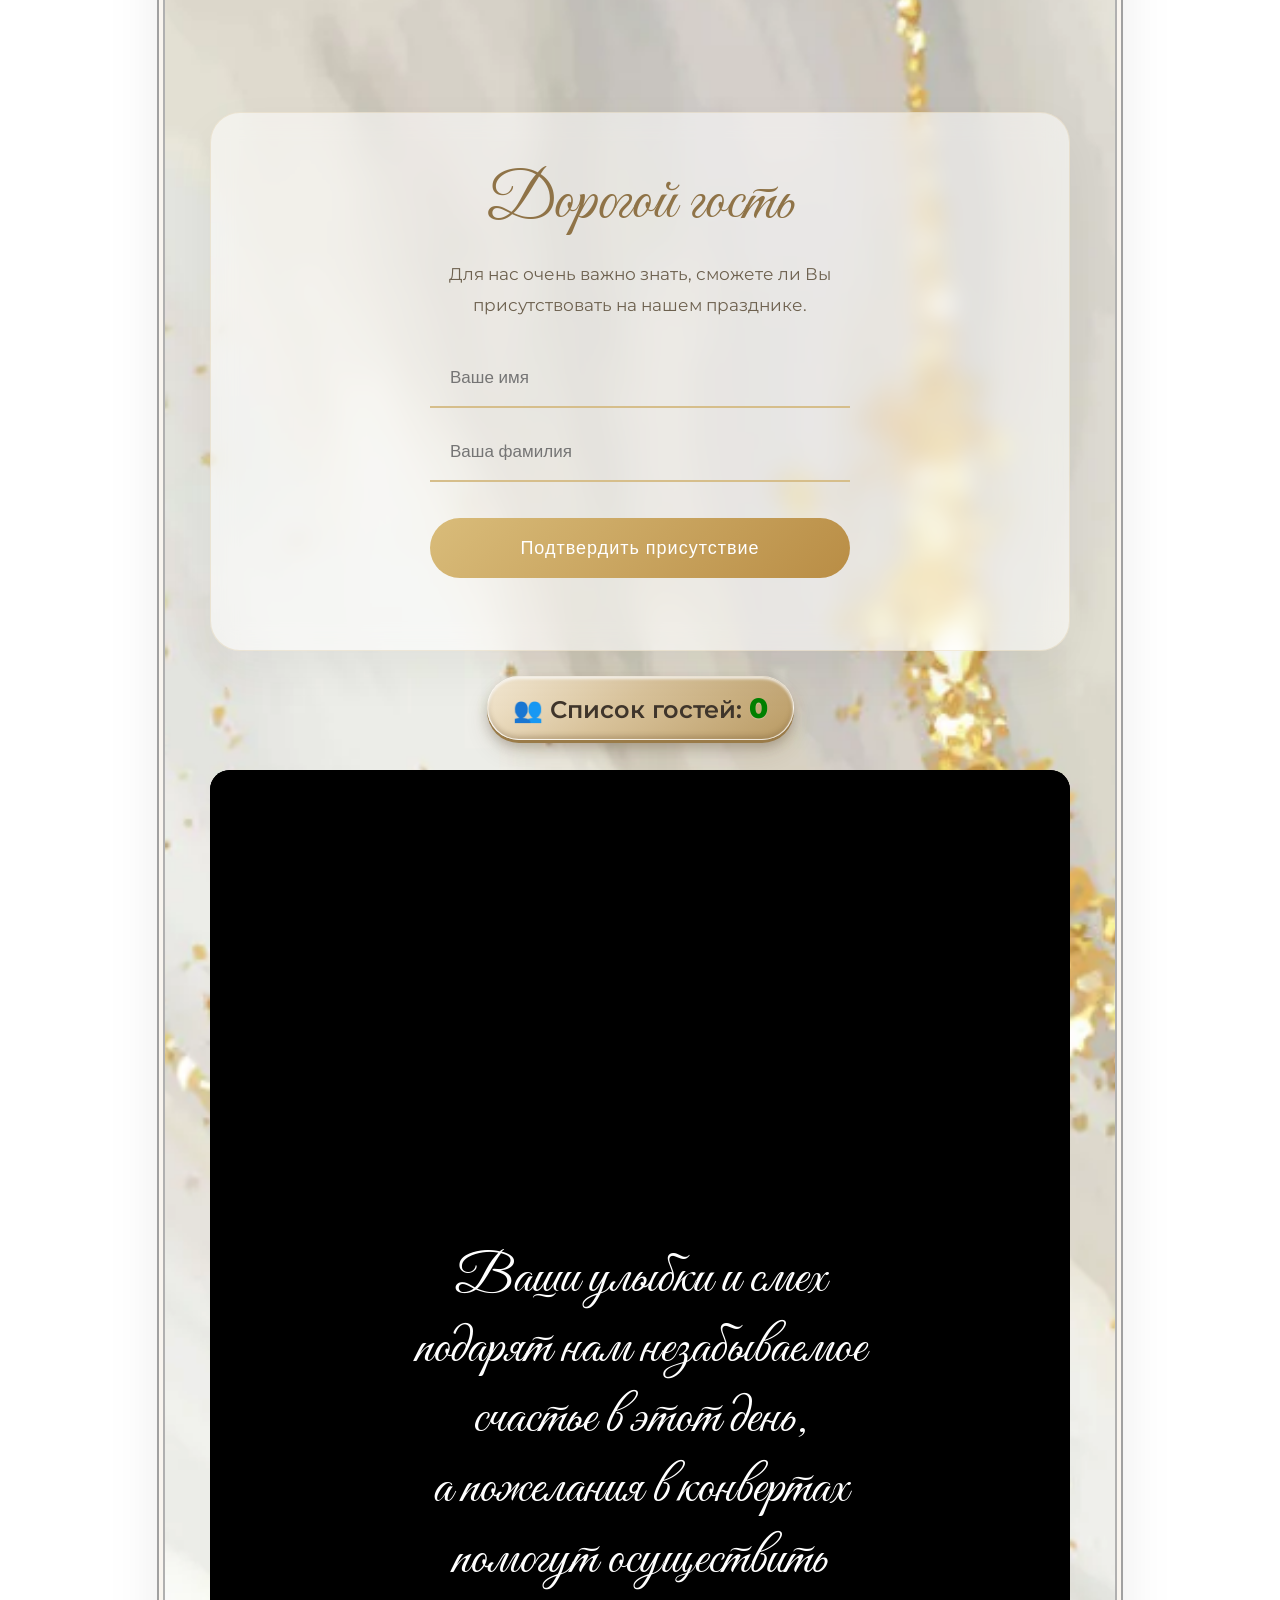
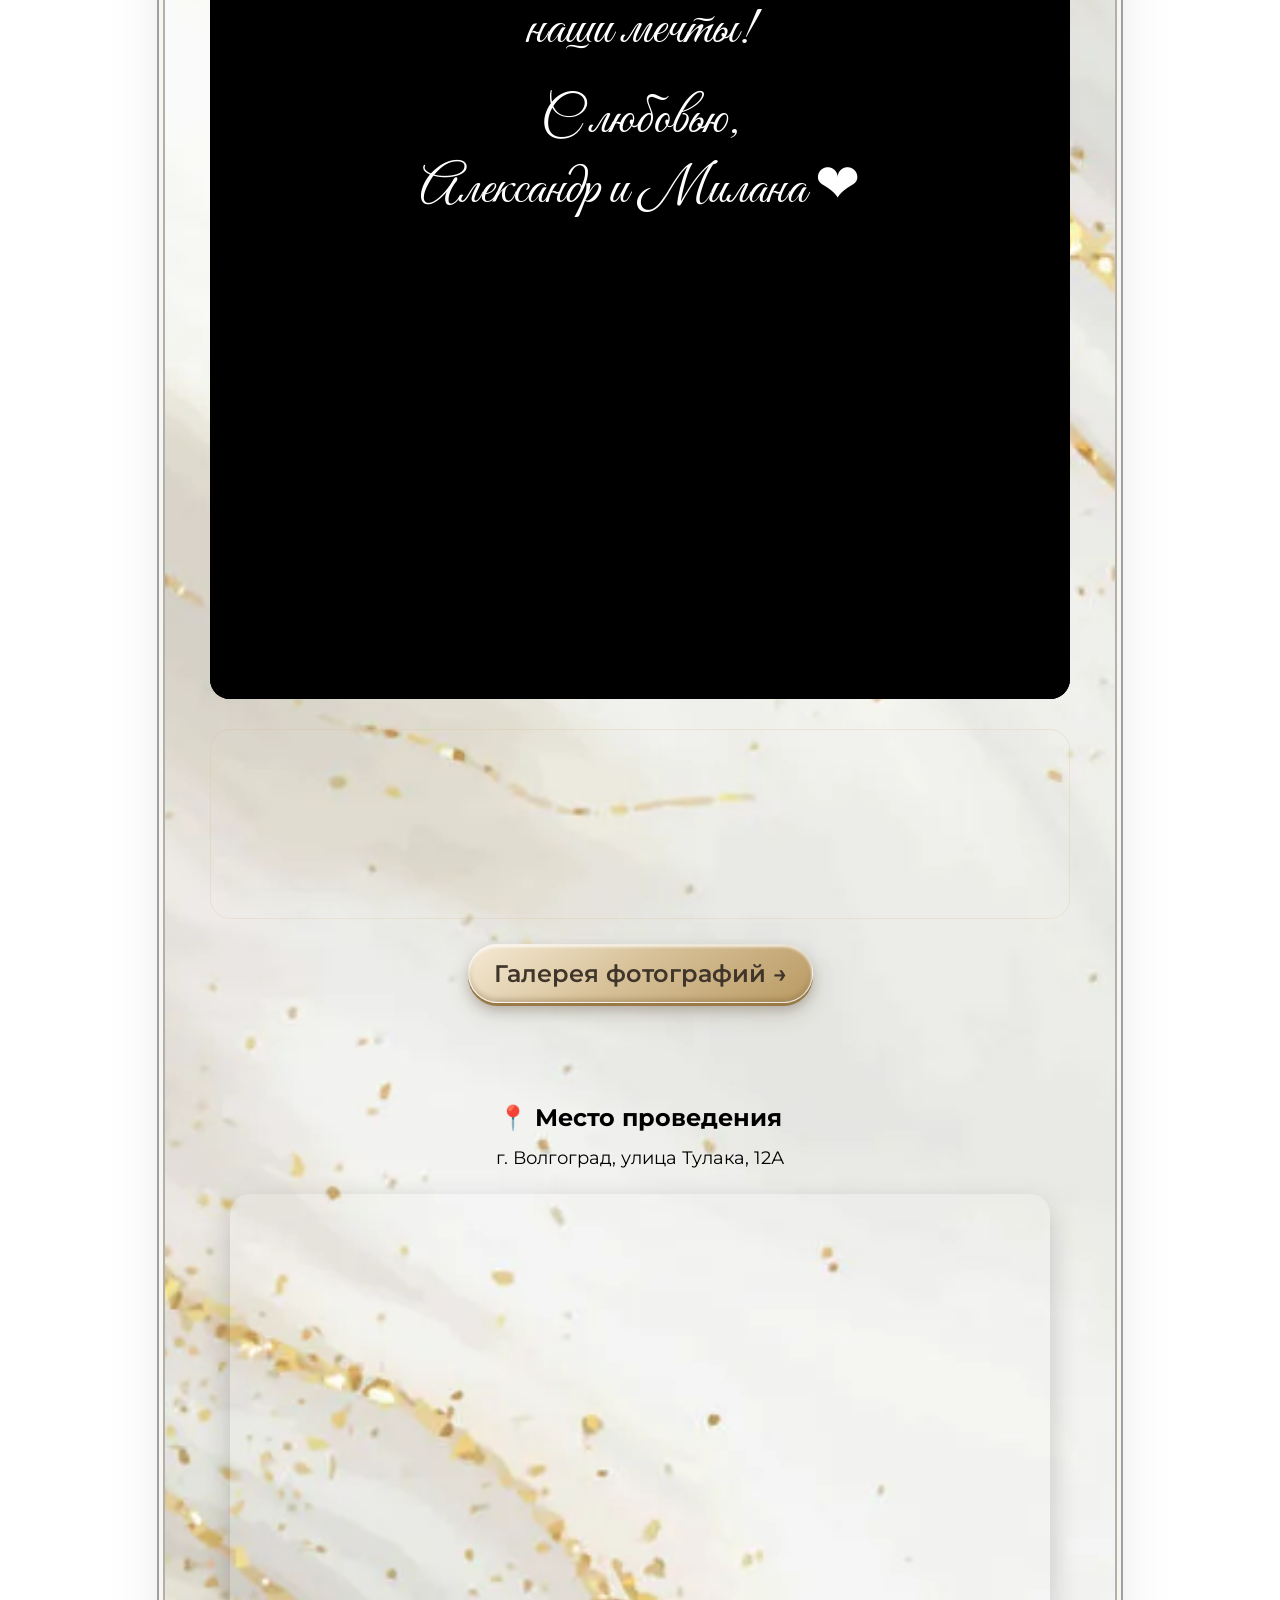
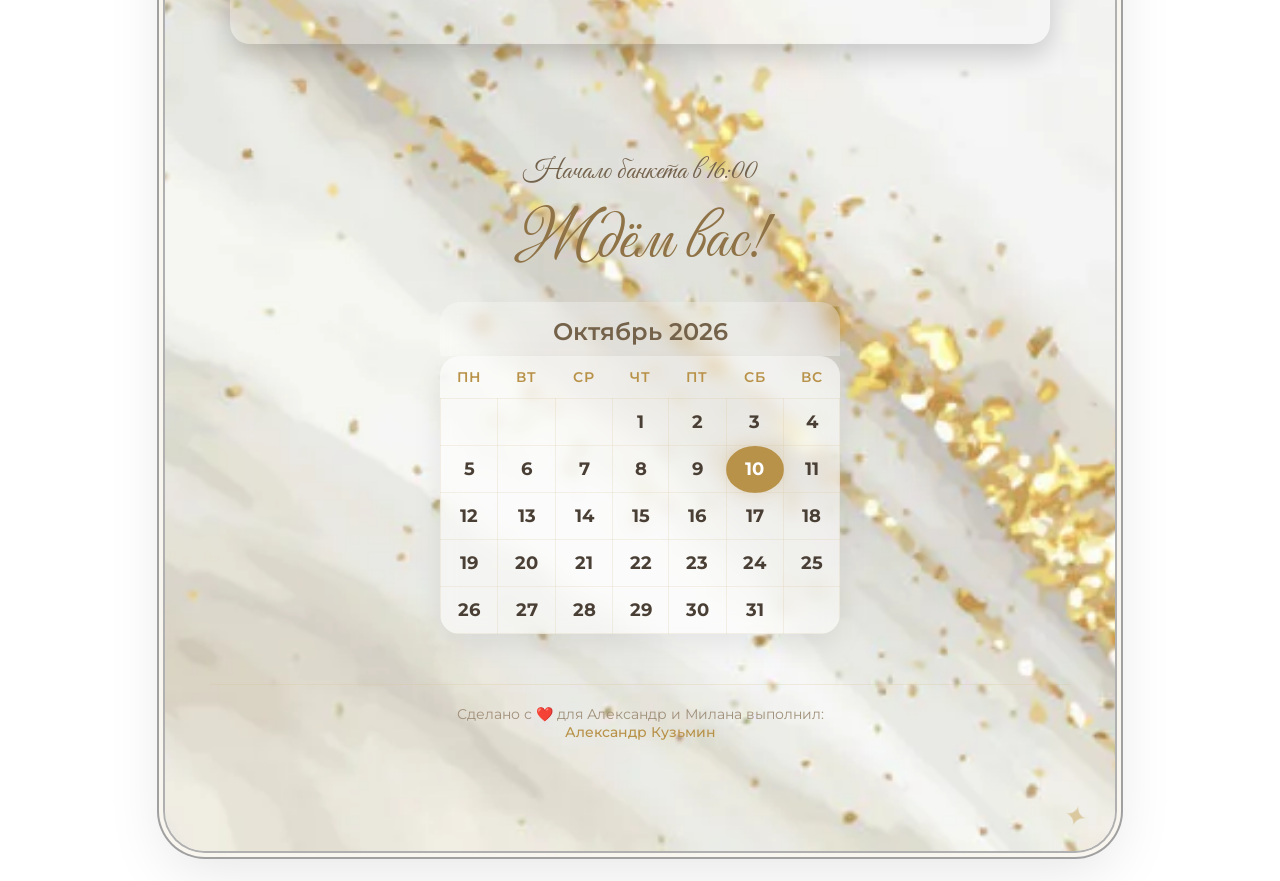
==== commit 11a1f5b3: "обновление" ====
--- a/HTML/index.html
+++ b/HTML/index.html
@@ -224,6 +224,7 @@
 
     <!-- ===== БЛОК «ЖДЁМ ВАС!» С КАЛЕНДАРЁМ ===== -->
     <div class="waiting-block" id="waitingBlock">
+        <p class="invite">Начало банкета в 16:00</p>
         <div class="waiting-title">Ждём вас!</div>
         <div class="calendar-wrapper">
             <table class="calendar">
